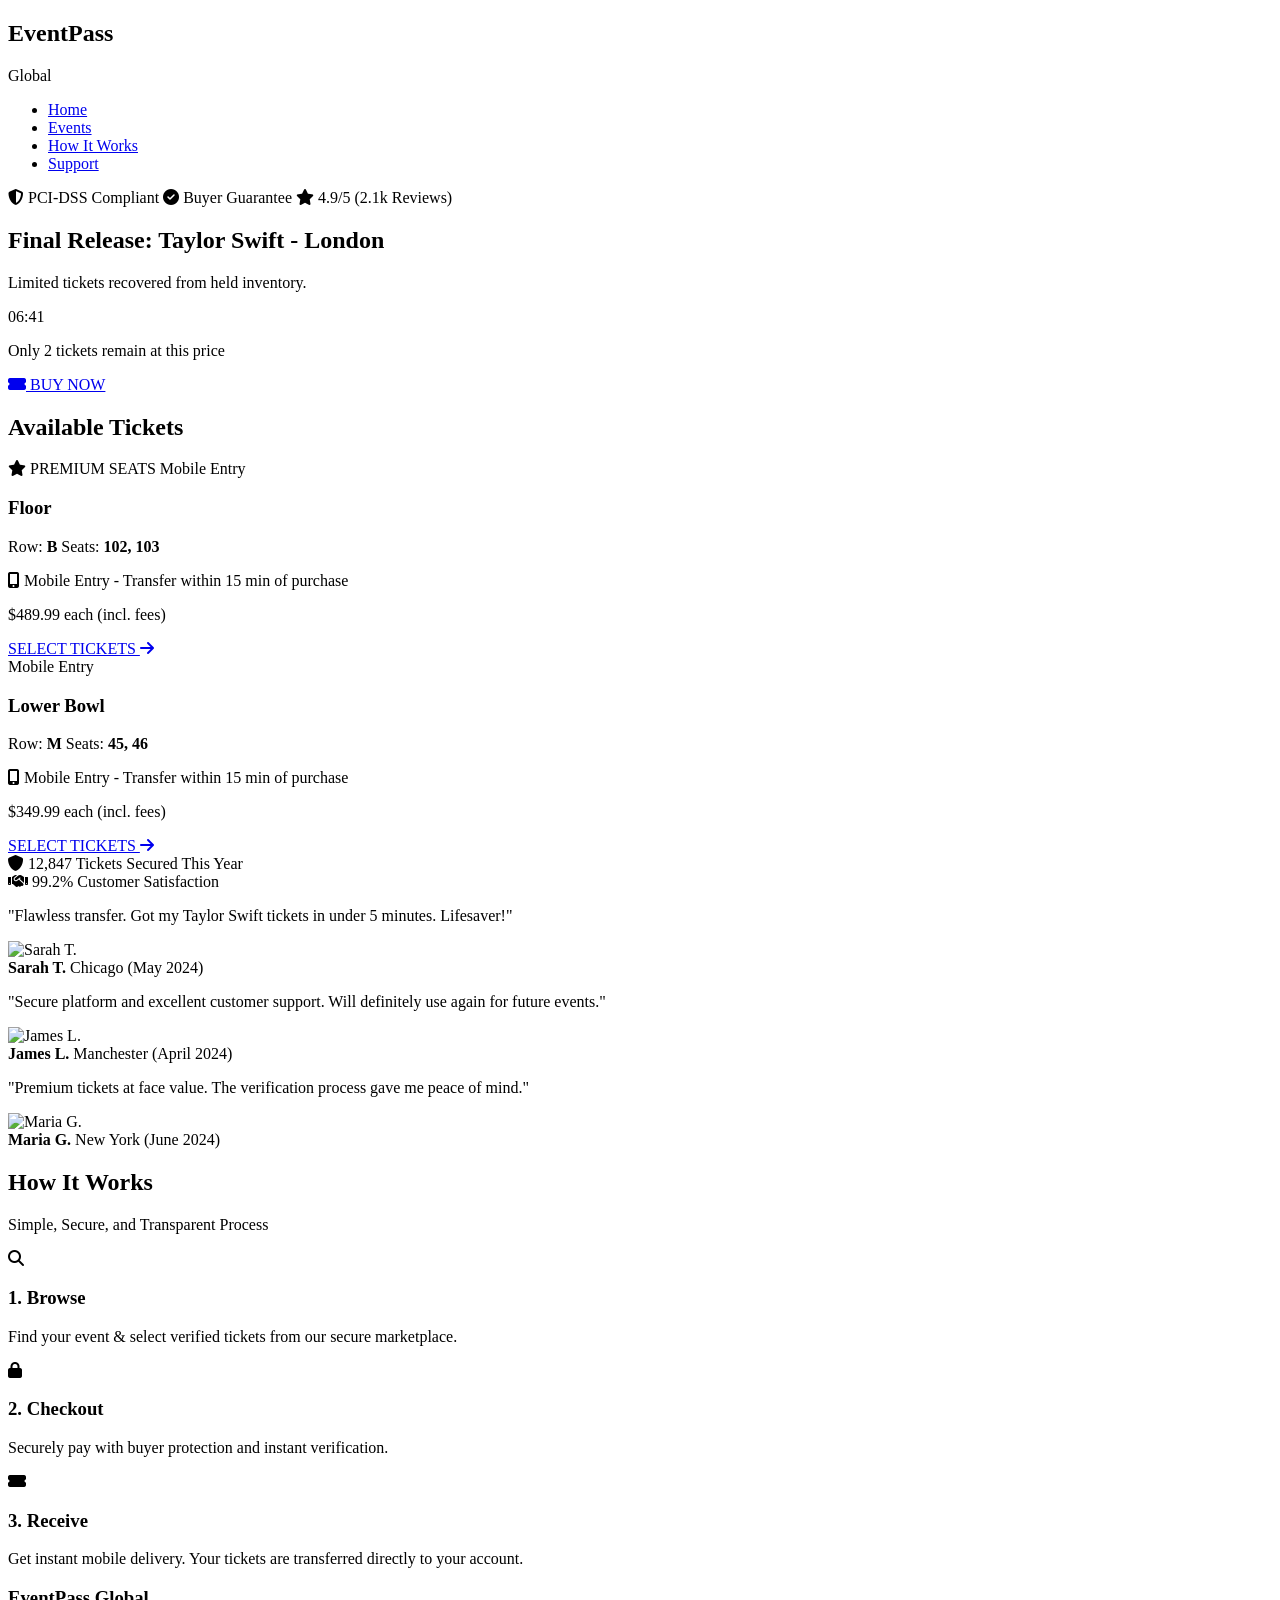
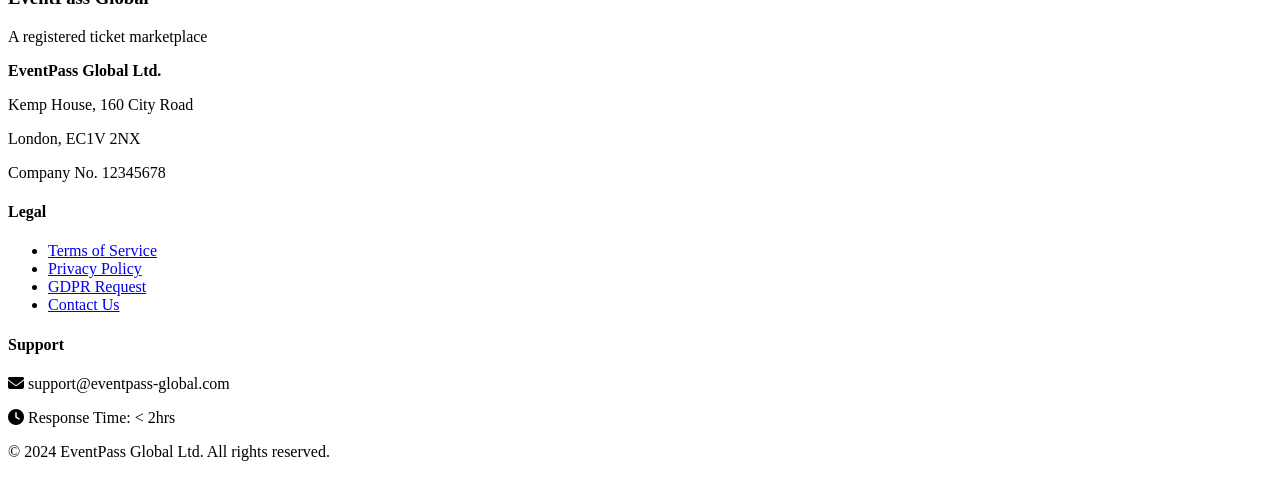
==== index.html @ 321eef5c "Create index.html" ====
<!DOCTYPE html>
<html lang="en">
<head>
    <meta charset="UTF-8">
    <meta name="viewport" content="width=device-width, initial-scale=1.0">
    <title>EventPass Global | Premium Ticket Marketplace</title>
    <link rel="stylesheet" href="style.css">
    <link rel="preconnect" href="https://fonts.googleapis.com">
    <link rel="preconnect" href="https://fonts.gstatic.com" crossorigin>
    <link href="https://fonts.googleapis.com/css2?family=Inter:wght@300;400;500;600;700;800&display=swap" rel="stylesheet">
    <link rel="stylesheet" href="https://cdnjs.cloudflare.com/ajax/libs/font-awesome/6.4.0/css/all.min.css">
    <link rel="icon" type="image/x-icon" href="assets/icons/favicon.ico">
</head>
<body>
    <!-- Header -->
    <header class="header">
        <nav class="navbar">
            <div class="logo">
                <h1 class="logo-text">EventPass</h1>
                <span class="logo-subtext">Global</span>
            </div>
            
            <ul class="nav-menu">
                <li><a href="#" class="nav-link active">Home</a></li>
                <li><a href="#" class="nav-link">Events</a></li>
                <li><a href="#" class="nav-link">How It Works</a></li>
                <li><a href="#" class="nav-link">Support</a></li>
            </ul>
            
            <div class="trust-badges">
                <span class="badge"><i class="fas fa-shield-alt"></i> PCI-DSS Compliant</span>
                <span class="badge"><i class="fas fa-check-circle"></i> Buyer Guarantee</span>
                <span class="badge"><i class="fas fa-star"></i> 4.9/5 (2.1k Reviews)</span>
            </div>
        </nav>
    </header>

    <!-- Hero Section -->
    <section class="hero">
        <div class="hero-overlay">
            <div class="hero-content">
                <div class="hero-text">
                    <h2 class="hero-headline">Final Release: <span class="artist">Taylor Swift</span> - <span class="city">London</span></h2>
                    <p class="hero-subtitle">Limited tickets recovered from held inventory.</p>
                </div>
                
                <div class="urgency-module">
                    <div class="countdown-timer">
                        <div class="timer-display">
                            <span id="minutes">06</span>:<span id="seconds">41</span>
                        </div>
                        <p class="timer-label">Only 2 tickets remain at this price</p>
                    </div>
                    
                    <a href="checkout.html" class="cta-button pulse">
                        <i class="fas fa-ticket-alt"></i> BUY NOW
                    </a>
                </div>
            </div>
        </div>
    </section>

    <!-- Main Content -->
    <main class="container">
        <!-- Ticket Selection Module -->
        <section class="ticket-section">
            <h2 class="section-title">Available Tickets</h2>
            
            <div class="ticket-card premium">
                <div class="ticket-header">
                    <span class="premium-badge">
                        <i class="fas fa-star"></i> PREMIUM SEATS
                    </span>
                    <span class="ticket-status">Mobile Entry</span>
                </div>
                
                <div class="ticket-details">
                    <div class="seat-info">
                        <h3 class="seat-section">Floor</h3>
                        <div class="seat-specifics">
                            <span class="seat-row">Row: <strong>B</strong></span>
                            <span class="seat-numbers">Seats: <strong>102, 103</strong></span>
                        </div>
                        <p class="delivery-info">
                            <i class="fas fa-mobile-alt"></i> Mobile Entry - Transfer within 15 min of purchase
                        </p>
                    </div>
                    
                    <div class="ticket-pricing">
                        <p class="price">$489.99 <span class="price-tax">each (incl. fees)</span></p>
                        <a href="checkout.html?ticket=premium" class="select-button">
                            SELECT TICKETS <i class="fas fa-arrow-right"></i>
                        </a>
                    </div>
                </div>
            </div>
            
            <div class="ticket-card">
                <div class="ticket-header">
                    <span class="ticket-status">Mobile Entry</span>
                </div>
                
                <div class="ticket-details">
                    <div class="seat-info">
                        <h3 class="seat-section">Lower Bowl</h3>
                        <div class="seat-specifics">
                            <span class="seat-row">Row: <strong>M</strong></span>
                            <span class="seat-numbers">Seats: <strong>45, 46</strong></span>
                        </div>
                        <p class="delivery-info">
                            <i class="fas fa-mobile-alt"></i> Mobile Entry - Transfer within 15 min of purchase
                        </p>
                    </div>
                    
                    <div class="ticket-pricing">
                        <p class="price">$349.99 <span class="price-tax">each (incl. fees)</span></p>
                        <a href="checkout.html?ticket=lowerbowl" class="select-button">
                            SELECT TICKETS <i class="fas fa-arrow-right"></i>
                        </a>
                    </div>
                </div>
            </div>
        </section>

        <!-- Trust & Social Proof -->
        <section class="trust-section">
            <div class="stats-bar">
                <div class="stat-item">
                    <i class="fas fa-shield"></i>
                    <span>12,847 Tickets Secured This Year</span>
                </div>
                <div class="stat-item">
                    <i class="fas fa-handshake"></i>
                    <span>99.2% Customer Satisfaction</span>
                </div>
            </div>
            
            <div class="testimonial-carousel">
                <div class="carousel-track">
                    <div class="testimonial">
                        <div class="testimonial-content">
                            <p>"Flawless transfer. Got my Taylor Swift tickets in under 5 minutes. Lifesaver!"</p>
                            <div class="testimonial-author">
                                <img src="assets/images/avatars/avatar1.jpg" alt="Sarah T." class="avatar">
                                <div class="author-info">
                                    <strong>Sarah T.</strong>
                                    <span>Chicago (May 2024)</span>
                                </div>
                            </div>
                        </div>
                    </div>
                    
                    <div class="testimonial">
                        <div class="testimonial-content">
                            <p>"Secure platform and excellent customer support. Will definitely use again for future events."</p>
                            <div class="testimonial-author">
                                <img src="assets/images/avatars/avatar2.jpg" alt="James L." class="avatar">
                                <div class="author-info">
                                    <strong>James L.</strong>
                                    <span>Manchester (April 2024)</span>
                                </div>
                            </div>
                        </div>
                    </div>
                    
                    <div class="testimonial">
                        <div class="testimonial-content">
                            <p>"Premium tickets at face value. The verification process gave me peace of mind."</p>
                            <div class="testimonial-author">
                                <img src="assets/images/avatars/avatar3.jpg" alt="Maria G." class="avatar">
                                <div class="author-info">
                                    <strong>Maria G.</strong>
                                    <span>New York (June 2024)</span>
                                </div>
                            </div>
                        </div>
                    </div>
                </div>
            </div>
        </section>

        <!-- How It Works -->
        <section class="how-it-works">
            <h2 class="section-title">How It Works</h2>
            <p class="section-subtitle">Simple, Secure, and Transparent Process</p>
            
            <div class="steps-container">
                <div class="step">
                    <div class="step-icon">
                        <i class="fas fa-search"></i>
                    </div>
                    <h3>1. Browse</h3>
                    <p>Find your event & select verified tickets from our secure marketplace.</p>
                </div>
                
                <div class="step">
                    <div class="step-icon">
                        <i class="fas fa-lock"></i>
                    </div>
                    <h3>2. Checkout</h3>
                    <p>Securely pay with buyer protection and instant verification.</p>
                </div>
                
                <div class="step">
                    <div class="step-icon">
                        <i class="fas fa-ticket-alt"></i>
                    </div>
                    <h3>3. Receive</h3>
                    <p>Get instant mobile delivery. Your tickets are transferred directly to your account.</p>
                </div>
            </div>
        </section>
    </main>

    <!-- Footer -->
    <footer class="footer">
        <div class="footer-content">
            <div class="footer-section">
                <div class="footer-logo">
                    <h3>EventPass Global</h3>
                    <p>A registered ticket marketplace</p>
                </div>
                <div class="company-info">
                    <p><strong>EventPass Global Ltd.</strong></p>
                    <p>Kemp House, 160 City Road</p>
                    <p>London, EC1V 2NX</p>
                    <p>Company No. 12345678</p>
                </div>
            </div>
            
            <div class="footer-section">
                <h4>Legal</h4>
                <ul class="footer-links">
                    <li><a href="#">Terms of Service</a></li>
                    <li><a href="#">Privacy Policy</a></li>
                    <li><a href="#">GDPR Request</a></li>
                    <li><a href="#">Contact Us</a></li>
                </ul>
            </div>
            
            <div class="footer-section">
                <h4>Support</h4>
                <div class="contact-info">
                    <p><i class="fas fa-envelope"></i> support@eventpass-global.com</p>
                    <p><i class="fas fa-clock"></i> Response Time: &lt; 2hrs</p>
                </div>
            </div>
        </div>
        
        <div class="footer-bottom">
            <p>&copy; 2024 EventPass Global Ltd. All rights reserved.</p>
        </div>
    </footer>

    <script src="script.js"></script>
</body>
</html>
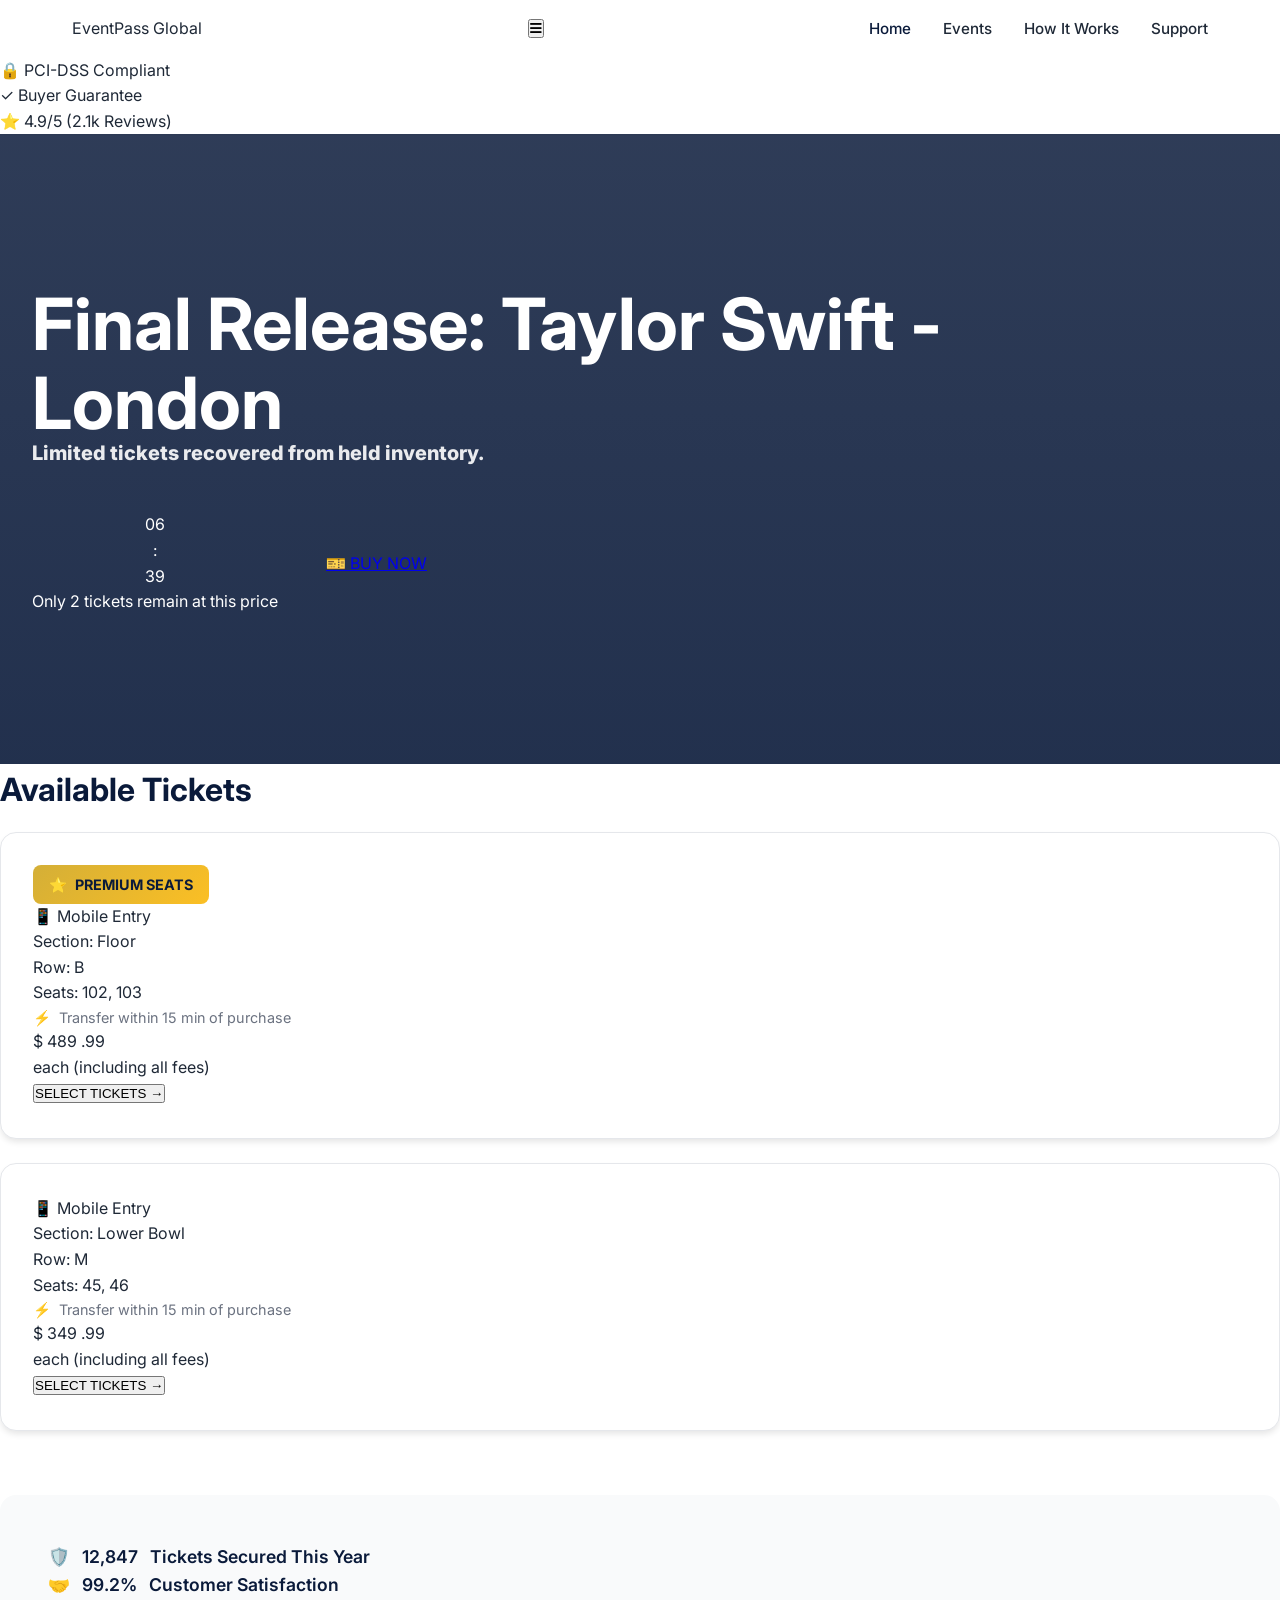
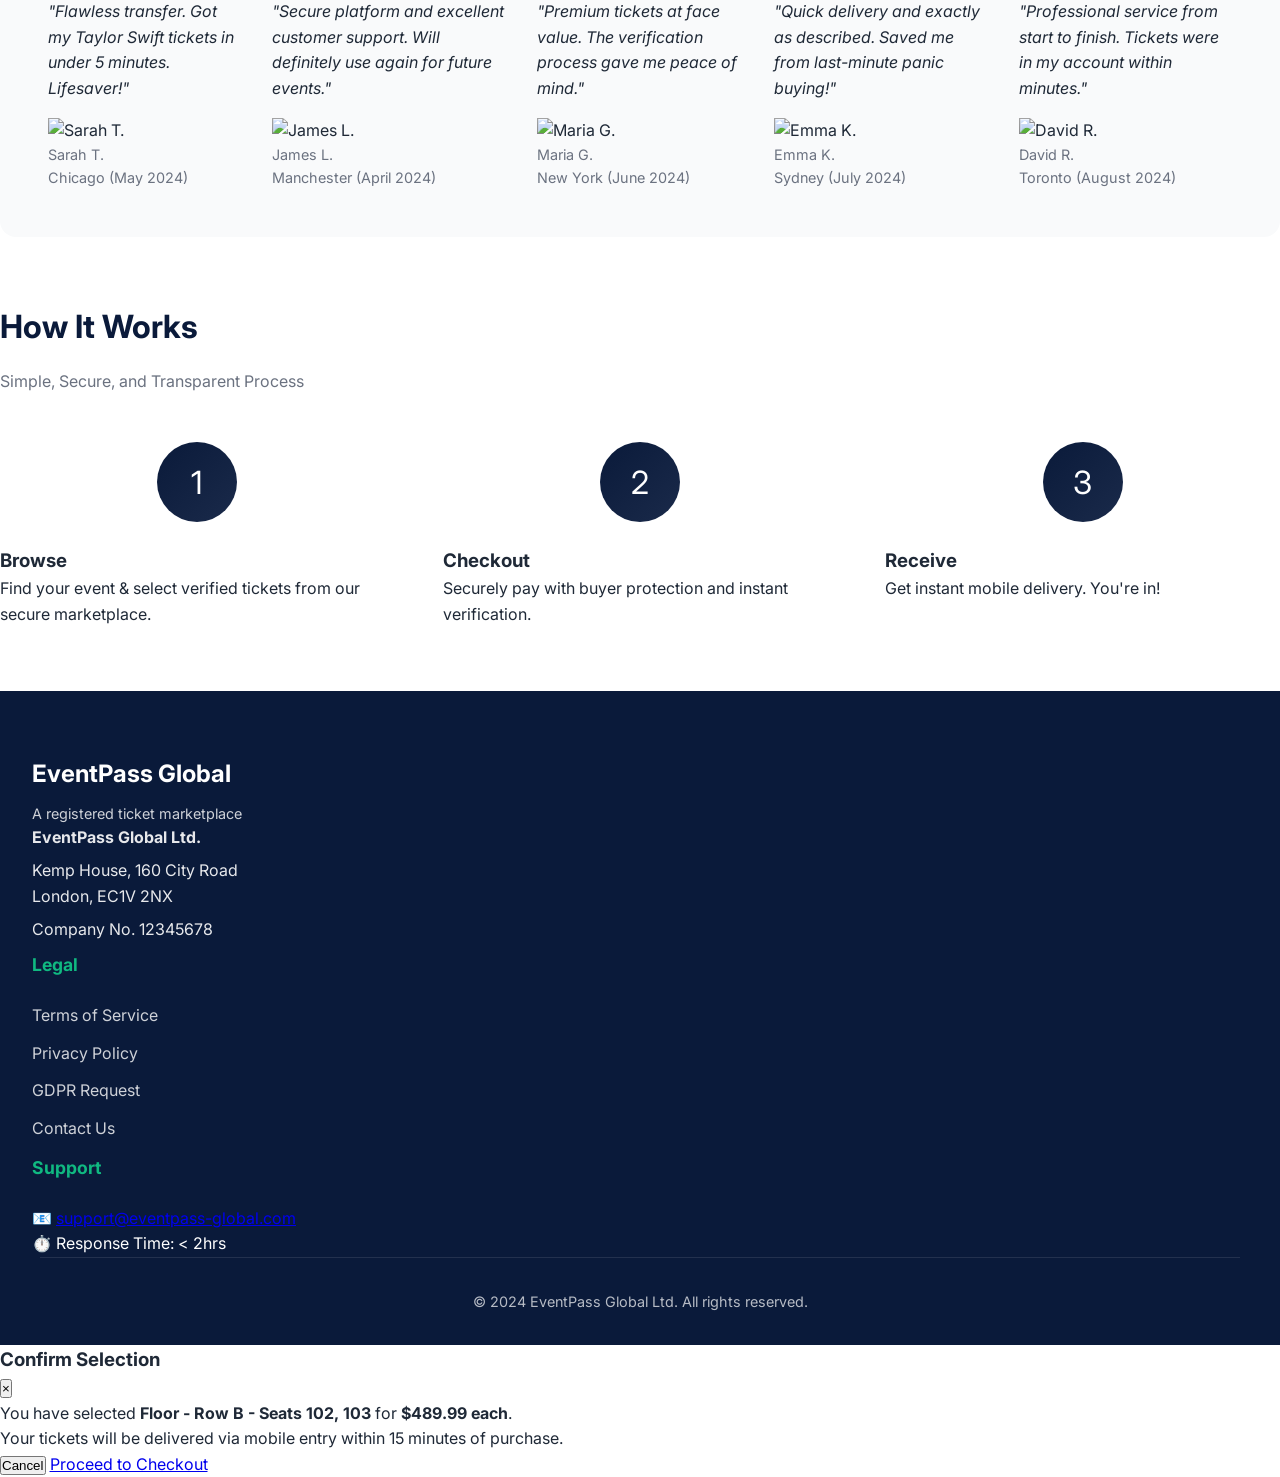
==== commit 0abd9b83: "Update index.html" ====
--- a/index.html
+++ b/index.html
@@ -4,56 +4,86 @@
     <meta charset="UTF-8">
     <meta name="viewport" content="width=device-width, initial-scale=1.0">
     <title>EventPass Global | Premium Ticket Marketplace</title>
+    <meta name="description" content="Secure premium event tickets with instant mobile delivery. Official ticket marketplace.">
     <link rel="stylesheet" href="style.css">
     <link rel="preconnect" href="https://fonts.googleapis.com">
     <link rel="preconnect" href="https://fonts.gstatic.com" crossorigin>
-    <link href="https://fonts.googleapis.com/css2?family=Inter:wght@300;400;500;600;700;800&display=swap" rel="stylesheet">
+    <link href="https://fonts.googleapis.com/css2?family=Inter:wght@300;400;500;600;700;800;900&display=swap" rel="stylesheet">
     <link rel="stylesheet" href="https://cdnjs.cloudflare.com/ajax/libs/font-awesome/6.4.0/css/all.min.css">
     <link rel="icon" type="image/x-icon" href="assets/icons/favicon.ico">
 </head>
 <body>
     <!-- Header -->
     <header class="header">
-        <nav class="navbar">
-            <div class="logo">
-                <h1 class="logo-text">EventPass</h1>
-                <span class="logo-subtext">Global</span>
-            </div>
-            
-            <ul class="nav-menu">
-                <li><a href="#" class="nav-link active">Home</a></li>
-                <li><a href="#" class="nav-link">Events</a></li>
-                <li><a href="#" class="nav-link">How It Works</a></li>
-                <li><a href="#" class="nav-link">Support</a></li>
-            </ul>
-            
-            <div class="trust-badges">
-                <span class="badge"><i class="fas fa-shield-alt"></i> PCI-DSS Compliant</span>
-                <span class="badge"><i class="fas fa-check-circle"></i> Buyer Guarantee</span>
-                <span class="badge"><i class="fas fa-star"></i> 4.9/5 (2.1k Reviews)</span>
-            </div>
-        </nav>
+        <div class="header-container">
+            <nav class="navbar">
+                <!-- Logo -->
+                <div class="logo">
+                    <div class="logo-main">
+                        <span class="logo-eventpass">EventPass</span>
+                        <span class="logo-global">Global</span>
+                    </div>
+                </div>
+                
+                <!-- Navigation -->
+                <ul class="nav-menu">
+                    <li><a href="#" class="nav-link active">Home</a></li>
+                    <li><a href="#events" class="nav-link">Events</a></li>
+                    <li><a href="#how-it-works" class="nav-link">How It Works</a></li>
+                    <li><a href="#support" class="nav-link">Support</a></li>
+                </ul>
+            </nav>
+            
+            <!-- Trust Badges (Below Nav) -->
+            <div class="trust-badges-container">
+                <div class="trust-badge">
+                    <span class="badge-icon">🔒</span>
+                    <span class="badge-text">PCI-DSS Compliant</span>
+                </div>
+                <div class="trust-badge">
+                    <span class="badge-icon">✓</span>
+                    <span class="badge-text">Buyer Guarantee</span>
+                </div>
+                <div class="trust-badge">
+                    <span class="badge-icon">⭐</span>
+                    <span class="badge-text">4.9/5 (2.1k Reviews)</span>
+                </div>
+            </div>
+        </div>
     </header>
 
     <!-- Hero Section -->
     <section class="hero">
-        <div class="hero-overlay">
+        <div class="hero-background">
+            <div class="hero-gradient"></div>
+        </div>
+        
+        <div class="hero-container">
             <div class="hero-content">
-                <div class="hero-text">
-                    <h2 class="hero-headline">Final Release: <span class="artist">Taylor Swift</span> - <span class="city">London</span></h2>
+                <!-- Headline -->
+                <div class="hero-headline">
+                    <h1>Final Release: <span class="artist-highlight">Taylor Swift</span> - <span class="city-highlight">London</span></h1>
                     <p class="hero-subtitle">Limited tickets recovered from held inventory.</p>
                 </div>
                 
+                <!-- Urgency Module -->
                 <div class="urgency-module">
-                    <div class="countdown-timer">
-                        <div class="timer-display">
-                            <span id="minutes">06</span>:<span id="seconds">41</span>
-                        </div>
-                        <p class="timer-label">Only 2 tickets remain at this price</p>
-                    </div>
-                    
-                    <a href="checkout.html" class="cta-button pulse">
-                        <i class="fas fa-ticket-alt"></i> BUY NOW
+                    <!-- Circular Countdown Timer -->
+                    <div class="countdown-container">
+                        <div class="countdown-circle">
+                            <div class="countdown-timer" id="countdownTimer">
+                                <span class="minutes" id="minutes">06</span>
+                                <span class="colon">:</span>
+                                <span class="seconds" id="seconds">41</span>
+                            </div>
+                        </div>
+                        <p class="countdown-text">Only 2 tickets remain at this price</p>
+                    </div>
+                    
+                    <!-- Pulsing BUY NOW Button -->
+                    <a href="checkout.html" class="buy-now-btn pulse-animation">
+                        <span class="btn-icon">🎫</span>
+                        <span class="btn-text">BUY NOW</span>
                     </a>
                 </div>
             </div>
@@ -61,116 +91,217 @@
     </section>
 
     <!-- Main Content -->
-    <main class="container">
+    <main class="main-container">
         <!-- Ticket Selection Module -->
-        <section class="ticket-section">
+        <section class="ticket-section" id="events">
             <h2 class="section-title">Available Tickets</h2>
             
-            <div class="ticket-card premium">
-                <div class="ticket-header">
-                    <span class="premium-badge">
-                        <i class="fas fa-star"></i> PREMIUM SEATS
-                    </span>
-                    <span class="ticket-status">Mobile Entry</span>
-                </div>
-                
-                <div class="ticket-details">
-                    <div class="seat-info">
-                        <h3 class="seat-section">Floor</h3>
-                        <div class="seat-specifics">
-                            <span class="seat-row">Row: <strong>B</strong></span>
-                            <span class="seat-numbers">Seats: <strong>102, 103</strong></span>
-                        </div>
-                        <p class="delivery-info">
-                            <i class="fas fa-mobile-alt"></i> Mobile Entry - Transfer within 15 min of purchase
-                        </p>
-                    </div>
-                    
-                    <div class="ticket-pricing">
-                        <p class="price">$489.99 <span class="price-tax">each (incl. fees)</span></p>
-                        <a href="checkout.html?ticket=premium" class="select-button">
-                            SELECT TICKETS <i class="fas fa-arrow-right"></i>
-                        </a>
-                    </div>
-                </div>
-            </div>
-            
+            <!-- Premium Ticket Card -->
+            <div class="ticket-card premium-card">
+                <div class="card-header">
+                    <div class="premium-badge">
+                        <span class="badge-star">⭐</span>
+                        <span class="badge-text">PREMIUM SEATS</span>
+                    </div>
+                    <div class="entry-type">
+                        <span class="entry-icon">📱</span>
+                        <span class="entry-text">Mobile Entry</span>
+                    </div>
+                </div>
+                
+                <div class="card-body">
+                    <div class="seat-details">
+                        <div class="seat-info">
+                            <div class="info-item">
+                                <span class="info-label">Section:</span>
+                                <span class="info-value">Floor</span>
+                            </div>
+                            <div class="info-item">
+                                <span class="info-label">Row:</span>
+                                <span class="info-value bold">B</span>
+                            </div>
+                            <div class="info-item">
+                                <span class="info-label">Seats:</span>
+                                <span class="info-value bold">102, 103</span>
+                            </div>
+                        </div>
+                        
+                        <div class="delivery-info">
+                            <span class="delivery-icon">⚡</span>
+                            <span class="delivery-text">Transfer within 15 min of purchase</span>
+                        </div>
+                    </div>
+                    
+                    <div class="price-action">
+                        <div class="price-container">
+                            <span class="price-currency">$</span>
+                            <span class="price-amount">489</span>
+                            <span class="price-decimal">.99</span>
+                            <div class="price-note">each (including all fees)</div>
+                        </div>
+                        
+                        <button class="select-btn" data-ticket="premium">
+                            SELECT TICKETS
+                            <span class="btn-arrow">→</span>
+                        </button>
+                    </div>
+                </div>
+            </div>
+            
+            <!-- Regular Ticket Card -->
             <div class="ticket-card">
-                <div class="ticket-header">
-                    <span class="ticket-status">Mobile Entry</span>
-                </div>
-                
-                <div class="ticket-details">
-                    <div class="seat-info">
-                        <h3 class="seat-section">Lower Bowl</h3>
-                        <div class="seat-specifics">
-                            <span class="seat-row">Row: <strong>M</strong></span>
-                            <span class="seat-numbers">Seats: <strong>45, 46</strong></span>
-                        </div>
-                        <p class="delivery-info">
-                            <i class="fas fa-mobile-alt"></i> Mobile Entry - Transfer within 15 min of purchase
-                        </p>
-                    </div>
-                    
-                    <div class="ticket-pricing">
-                        <p class="price">$349.99 <span class="price-tax">each (incl. fees)</span></p>
-                        <a href="checkout.html?ticket=lowerbowl" class="select-button">
-                            SELECT TICKETS <i class="fas fa-arrow-right"></i>
-                        </a>
+                <div class="card-header">
+                    <div class="entry-type">
+                        <span class="entry-icon">📱</span>
+                        <span class="entry-text">Mobile Entry</span>
+                    </div>
+                </div>
+                
+                <div class="card-body">
+                    <div class="seat-details">
+                        <div class="seat-info">
+                            <div class="info-item">
+                                <span class="info-label">Section:</span>
+                                <span class="info-value">Lower Bowl</span>
+                            </div>
+                            <div class="info-item">
+                                <span class="info-label">Row:</span>
+                                <span class="info-value bold">M</span>
+                            </div>
+                            <div class="info-item">
+                                <span class="info-label">Seats:</span>
+                                <span class="info-value bold">45, 46</span>
+                            </div>
+                        </div>
+                        
+                        <div class="delivery-info">
+                            <span class="delivery-icon">⚡</span>
+                            <span class="delivery-text">Transfer within 15 min of purchase</span>
+                        </div>
+                    </div>
+                    
+                    <div class="price-action">
+                        <div class="price-container">
+                            <span class="price-currency">$</span>
+                            <span class="price-amount">349</span>
+                            <span class="price-decimal">.99</span>
+                            <div class="price-note">each (including all fees)</div>
+                        </div>
+                        
+                        <button class="select-btn" data-ticket="standard">
+                            SELECT TICKETS
+                            <span class="btn-arrow">→</span>
+                        </button>
                     </div>
                 </div>
             </div>
         </section>
 
-        <!-- Trust & Social Proof -->
+        <!-- Trust & Social Proof Block -->
         <section class="trust-section">
-            <div class="stats-bar">
+            <!-- Stat Bar -->
+            <div class="stat-bar">
                 <div class="stat-item">
-                    <i class="fas fa-shield"></i>
-                    <span>12,847 Tickets Secured This Year</span>
-                </div>
+                    <span class="stat-icon">🛡️</span>
+                    <span class="stat-number">12,847</span>
+                    <span class="stat-text">Tickets Secured This Year</span>
+                </div>
+                <div class="stat-divider"></div>
                 <div class="stat-item">
-                    <i class="fas fa-handshake"></i>
-                    <span>99.2% Customer Satisfaction</span>
-                </div>
-            </div>
-            
-            <div class="testimonial-carousel">
-                <div class="carousel-track">
-                    <div class="testimonial">
+                    <span class="stat-icon">🤝</span>
+                    <span class="stat-number">99.2%</span>
+                    <span class="stat-text">Customer Satisfaction</span>
+                </div>
+            </div>
+            
+            <!-- Testimonial Carousel -->
+            <div class="carousel-container">
+                <div class="carousel-track" id="testimonialCarousel">
+                    <!-- Testimonial 1 -->
+                    <div class="testimonial-card">
                         <div class="testimonial-content">
-                            <p>"Flawless transfer. Got my Taylor Swift tickets in under 5 minutes. Lifesaver!"</p>
-                            <div class="testimonial-author">
-                                <img src="assets/images/avatars/avatar1.jpg" alt="Sarah T." class="avatar">
+                            <div class="quote-bubble">
+                                <p class="quote-text">"Flawless transfer. Got my Taylor Swift tickets in under 5 minutes. Lifesaver!"</p>
+                            </div>
+                            <div class="quote-author">
+                                <div class="author-avatar">
+                                    <img src="https://images.unsplash.com/photo-1494790108755-2616b612b786?w=100&h=100&fit=crop&crop=face" alt="Sarah T.">
+                                </div>
                                 <div class="author-info">
-                                    <strong>Sarah T.</strong>
-                                    <span>Chicago (May 2024)</span>
-                                </div>
-                            </div>
-                        </div>
-                    </div>
-                    
-                    <div class="testimonial">
+                                    <span class="author-name">Sarah T.</span>
+                                    <span class="author-location">Chicago (May 2024)</span>
+                                </div>
+                            </div>
+                        </div>
+                    </div>
+                    
+                    <!-- Testimonial 2 -->
+                    <div class="testimonial-card">
                         <div class="testimonial-content">
-                            <p>"Secure platform and excellent customer support. Will definitely use again for future events."</p>
-                            <div class="testimonial-author">
-                                <img src="assets/images/avatars/avatar2.jpg" alt="James L." class="avatar">
+                            <div class="quote-bubble">
+                                <p class="quote-text">"Secure platform and excellent customer support. Will definitely use again for future events."</p>
+                            </div>
+                            <div class="quote-author">
+                                <div class="author-avatar">
+                                    <img src="https://images.unsplash.com/photo-1507003211169-0a1dd7228f2d?w=100&h=100&fit=crop&crop=face" alt="James L.">
+                                </div>
                                 <div class="author-info">
-                                    <strong>James L.</strong>
-                                    <span>Manchester (April 2024)</span>
-                                </div>
-                            </div>
-                        </div>
-                    </div>
-                    
-                    <div class="testimonial">
+                                    <span class="author-name">James L.</span>
+                                    <span class="author-location">Manchester (April 2024)</span>
+                                </div>
+                            </div>
+                        </div>
+                    </div>
+                    
+                    <!-- Testimonial 3 -->
+                    <div class="testimonial-card">
                         <div class="testimonial-content">
-                            <p>"Premium tickets at face value. The verification process gave me peace of mind."</p>
-                            <div class="testimonial-author">
-                                <img src="assets/images/avatars/avatar3.jpg" alt="Maria G." class="avatar">
+                            <div class="quote-bubble">
+                                <p class="quote-text">"Premium tickets at face value. The verification process gave me peace of mind."</p>
+                            </div>
+                            <div class="quote-author">
+                                <div class="author-avatar">
+                                    <img src="https://images.unsplash.com/photo-1534528741775-53994a69daeb?w=100&h=100&fit=crop&crop=face" alt="Maria G.">
+                                </div>
                                 <div class="author-info">
-                                    <strong>Maria G.</strong>
-                                    <span>New York (June 2024)</span>
+                                    <span class="author-name">Maria G.</span>
+                                    <span class="author-location">New York (June 2024)</span>
+                                </div>
+                            </div>
+                        </div>
+                    </div>
+                    
+                    <!-- Testimonial 4 -->
+                    <div class="testimonial-card">
+                        <div class="testimonial-content">
+                            <div class="quote-bubble">
+                                <p class="quote-text">"Quick delivery and exactly as described. Saved me from last-minute panic buying!"</p>
+                            </div>
+                            <div class="quote-author">
+                                <div class="author-avatar">
+                                    <img src="https://images.unsplash.com/photo-1544005313-94ddf0286df2?w=100&h=100&fit=crop&crop=face" alt="Emma K.">
+                                </div>
+                                <div class="author-info">
+                                    <span class="author-name">Emma K.</span>
+                                    <span class="author-location">Sydney (July 2024)</span>
+                                </div>
+                            </div>
+                        </div>
+                    </div>
+                    
+                    <!-- Testimonial 5 -->
+                    <div class="testimonial-card">
+                        <div class="testimonial-content">
+                            <div class="quote-bubble">
+                                <p class="quote-text">"Professional service from start to finish. Tickets were in my account within minutes."</p>
+                            </div>
+                            <div class="quote-author">
+                                <div class="author-avatar">
+                                    <img src="https://images.unsplash.com/photo-1500648767791-00dcc994a43e?w=100&h=100&fit=crop&crop=face" alt="David R.">
+                                </div>
+                                <div class="author-info">
+                                    <span class="author-name">David R.</span>
+                                    <span class="author-location">Toronto (August 2024)</span>
                                 </div>
                             </div>
                         </div>
@@ -179,78 +310,119 @@
             </div>
         </section>
 
-        <!-- How It Works -->
-        <section class="how-it-works">
+        <!-- How It Works Block -->
+        <section class="how-it-works" id="how-it-works">
             <h2 class="section-title">How It Works</h2>
             <p class="section-subtitle">Simple, Secure, and Transparent Process</p>
             
             <div class="steps-container">
-                <div class="step">
+                <!-- Step 1 -->
+                <div class="step-card">
                     <div class="step-icon">
-                        <i class="fas fa-search"></i>
-                    </div>
-                    <h3>1. Browse</h3>
-                    <p>Find your event & select verified tickets from our secure marketplace.</p>
-                </div>
-                
-                <div class="step">
+                        <div class="icon-circle">
+                            <span class="step-number">1</span>
+                        </div>
+                    </div>
+                    <h3 class="step-title">Browse</h3>
+                    <p class="step-description">Find your event & select verified tickets from our secure marketplace.</p>
+                </div>
+                
+                <!-- Step 2 -->
+                <div class="step-card">
                     <div class="step-icon">
-                        <i class="fas fa-lock"></i>
-                    </div>
-                    <h3>2. Checkout</h3>
-                    <p>Securely pay with buyer protection and instant verification.</p>
-                </div>
-                
-                <div class="step">
+                        <div class="icon-circle">
+                            <span class="step-number">2</span>
+                        </div>
+                    </div>
+                    <h3 class="step-title">Checkout</h3>
+                    <p class="step-description">Securely pay with buyer protection and instant verification.</p>
+                </div>
+                
+                <!-- Step 3 -->
+                <div class="step-card">
                     <div class="step-icon">
-                        <i class="fas fa-ticket-alt"></i>
-                    </div>
-                    <h3>3. Receive</h3>
-                    <p>Get instant mobile delivery. Your tickets are transferred directly to your account.</p>
+                        <div class="icon-circle">
+                            <span class="step-number">3</span>
+                        </div>
+                    </div>
+                    <h3 class="step-title">Receive</h3>
+                    <p class="step-description">Get instant mobile delivery. You're in!</p>
                 </div>
             </div>
         </section>
     </main>
 
     <!-- Footer -->
-    <footer class="footer">
-        <div class="footer-content">
-            <div class="footer-section">
-                <div class="footer-logo">
-                    <h3>EventPass Global</h3>
-                    <p>A registered ticket marketplace</p>
-                </div>
-                <div class="company-info">
-                    <p><strong>EventPass Global Ltd.</strong></p>
-                    <p>Kemp House, 160 City Road</p>
-                    <p>London, EC1V 2NX</p>
-                    <p>Company No. 12345678</p>
-                </div>
-            </div>
-            
-            <div class="footer-section">
-                <h4>Legal</h4>
-                <ul class="footer-links">
-                    <li><a href="#">Terms of Service</a></li>
-                    <li><a href="#">Privacy Policy</a></li>
-                    <li><a href="#">GDPR Request</a></li>
-                    <li><a href="#">Contact Us</a></li>
-                </ul>
-            </div>
-            
-            <div class="footer-section">
-                <h4>Support</h4>
-                <div class="contact-info">
-                    <p><i class="fas fa-envelope"></i> support@eventpass-global.com</p>
-                    <p><i class="fas fa-clock"></i> Response Time: &lt; 2hrs</p>
-                </div>
-            </div>
-        </div>
-        
-        <div class="footer-bottom">
-            <p>&copy; 2024 EventPass Global Ltd. All rights reserved.</p>
+    <footer class="footer" id="support">
+        <div class="footer-container">
+            <div class="footer-grid">
+                <!-- Company Info -->
+                <div class="footer-section">
+                    <div class="footer-logo">
+                        <h3>EventPass Global</h3>
+                        <p class="footer-tagline">A registered ticket marketplace</p>
+                    </div>
+                    
+                    <div class="company-info">
+                        <p class="company-name"><strong>EventPass Global Ltd.</strong></p>
+                        <p class="company-address">
+                            Kemp House, 160 City Road<br>
+                            London, EC1V 2NX
+                        </p>
+                        <p class="company-registration">Company No. 12345678</p>
+                    </div>
+                </div>
+                
+                <!-- Legal Links -->
+                <div class="footer-section">
+                    <h4 class="footer-heading">Legal</h4>
+                    <ul class="footer-links">
+                        <li><a href="#" class="footer-link">Terms of Service</a></li>
+                        <li><a href="#" class="footer-link">Privacy Policy</a></li>
+                        <li><a href="#" class="footer-link">GDPR Request</a></li>
+                        <li><a href="#" class="footer-link">Contact Us</a></li>
+                    </ul>
+                </div>
+                
+                <!-- Support -->
+                <div class="footer-section">
+                    <h4 class="footer-heading">Support</h4>
+                    <div class="support-info">
+                        <div class="contact-item">
+                            <span class="contact-icon">📧</span>
+                            <a href="mailto:support@eventpass-global.com" class="contact-link">support@eventpass-global.com</a>
+                        </div>
+                        <div class="contact-item">
+                            <span class="contact-icon">⏱️</span>
+                            <span class="contact-text">Response Time: &lt; 2hrs</span>
+                        </div>
+                    </div>
+                </div>
+            </div>
+            
+            <div class="footer-bottom">
+                <p>&copy; 2024 EventPass Global Ltd. All rights reserved.</p>
+            </div>
         </div>
     </footer>
+
+    <!-- Ticket Selection Modal -->
+    <div class="modal-overlay" id="ticketModal">
+        <div class="modal-container">
+            <div class="modal-header">
+                <h3>Confirm Selection</h3>
+                <button class="modal-close">&times;</button>
+            </div>
+            <div class="modal-body">
+                <p id="modalMessage">You have selected <strong>Floor - Row B - Seats 102, 103</strong> for <strong>$489.99 each</strong>.</p>
+                <p class="modal-note">Your tickets will be delivered via mobile entry within 15 minutes of purchase.</p>
+            </div>
+            <div class="modal-footer">
+                <button class="btn-secondary modal-cancel">Cancel</button>
+                <a href="checkout.html" class="btn-primary">Proceed to Checkout</a>
+            </div>
+        </div>
+    </div>
 
     <script src="script.js"></script>
 </body>
--- a/style.css
+++ b/style.css
@@ -0,0 +1,1013 @@
+/* CSS Reset & Base Styles */
+* {
+    margin: 0;
+    padding: 0;
+    box-sizing: border-box;
+}
+
+:root {
+    --primary-color: #0A1A3A;
+    --secondary-color: #FFFFFF;
+    --accent-teal: #10B981;
+    --accent-gold: #D4AF37;
+    --text-dark: #1F2937;
+    --text-light: #6B7280;
+    --background-light: #F9FAFB;
+    --border-color: #E5E7EB;
+    --shadow-sm: 0 1px 2px 0 rgba(0, 0, 0, 0.05);
+    --shadow-md: 0 4px 6px -1px rgba(0, 0, 0, 0.1);
+    --shadow-lg: 0 10px 15px -3px rgba(0, 0, 0, 0.1);
+    --radius-sm: 0.375rem;
+    --radius-md: 0.5rem;
+    --radius-lg: 0.75rem;
+    --radius-xl: 1rem;
+}
+
+body {
+    font-family: 'Inter', -apple-system, BlinkMacSystemFont, 'Segoe UI', sans-serif;
+    line-height: 1.6;
+    color: var(--text-dark);
+    background-color: var(--secondary-color);
+}
+
+/* Header & Navigation */
+.header {
+    background-color: var(--secondary-color);
+    box-shadow: var(--shadow-sm);
+    position: sticky;
+    top: 0;
+    z-index: 1000;
+}
+
+.navbar {
+    max-width: 1200px;
+    margin: 0 auto;
+    padding: 1rem 2rem;
+    display: flex;
+    justify-content: space-between;
+    align-items: center;
+}
+
+.logo {
+    display: flex;
+    flex-direction: column;
+}
+
+.logo-text {
+    font-size: 1.75rem;
+    font-weight: 800;
+    color: var(--primary-color);
+    letter-spacing: -0.5px;
+}
+
+.logo-subtext {
+    font-size: 0.75rem;
+    color: var(--text-light);
+    font-weight: 500;
+    letter-spacing: 0.5px;
+}
+
+.nav-menu {
+    display: flex;
+    list-style: none;
+    gap: 2rem;
+}
+
+.nav-link {
+    text-decoration: none;
+    color: var(--text-dark);
+    font-weight: 500;
+    font-size: 0.95rem;
+    transition: color 0.2s;
+}
+
+.nav-link:hover,
+.nav-link.active {
+    color: var(--primary-color);
+}
+
+.trust-badges {
+    display: flex;
+    gap: 1.5rem;
+}
+
+.badge {
+    font-size: 0.8rem;
+    color: var(--text-light);
+    display: flex;
+    align-items: center;
+    gap: 0.25rem;
+}
+
+.badge i {
+    font-size: 0.9rem;
+}
+
+/* Hero Section */
+.hero {
+    background: linear-gradient(rgba(10, 26, 58, 0.85), rgba(10, 26, 58, 0.9)),
+                url('assets/images/hero-bg.jpg') center/cover no-repeat;
+    min-height: 70vh;
+    display: flex;
+    align-items: center;
+    color: var(--secondary-color);
+}
+
+.hero-content {
+    max-width: 1200px;
+    margin: 0 auto;
+    padding: 4rem 2rem;
+    width: 100%;
+}
+
+.hero-headline {
+    font-size: 3rem;
+    font-weight: 800;
+    line-height: 1.1;
+    margin-bottom: 1rem;
+}
+
+.artist, .city {
+    color: var(--accent-gold);
+}
+
+.hero-subtitle {
+    font-size: 1.25rem;
+    color: rgba(255, 255, 255, 0.9);
+    margin-bottom: 3rem;
+}
+
+.urgency-module {
+    display: flex;
+    align-items: center;
+    gap: 3rem;
+    flex-wrap: wrap;
+}
+
+.countdown-timer {
+    display: flex;
+    flex-direction: column;
+    align-items: center;
+}
+
+.timer-display {
+    font-size: 3.5rem;
+    font-weight: 700;
+    font-variant-numeric: tabular-nums;
+    background: rgba(255, 255, 255, 0.1);
+    border: 2px solid var(--accent-gold);
+    border-radius: 50%;
+    width: 150px;
+    height: 150px;
+    display: flex;
+    align-items: center;
+    justify-content: center;
+    margin-bottom: 1rem;
+}
+
+.timer-label {
+    font-size: 1rem;
+    color: rgba(255, 255, 255, 0.9);
+    font-weight: 500;
+}
+
+/* CTA Button with Pulse Animation */
+.cta-button {
+    background-color: var(--accent-teal);
+    color: var(--secondary-color);
+    text-decoration: none;
+    padding: 1.25rem 3rem;
+    border-radius: var(--radius-lg);
+    font-size: 1.25rem;
+    font-weight: 700;
+    display: inline-flex;
+    align-items: center;
+    gap: 0.75rem;
+    transition: transform 0.2s, box-shadow 0.2s;
+    box-shadow: var(--shadow-lg);
+}
+
+.cta-button:hover {
+    transform: translateY(-2px);
+    box-shadow: 0 20px 25px -5px rgba(16, 185, 129, 0.3);
+}
+
+.pulse {
+    animation: pulse 2s infinite;
+}
+
+@keyframes pulse {
+    0% {
+        box-shadow: 0 0 0 0 rgba(16, 185, 129, 0.7);
+    }
+    70% {
+        box-shadow: 0 0 0 10px rgba(16, 185, 129, 0);
+    }
+    100% {
+        box-shadow: 0 0 0 0 rgba(16, 185, 129, 0);
+    }
+}
+
+/* Container */
+.container {
+    max-width: 1200px;
+    margin: 0 auto;
+    padding: 4rem 2rem;
+}
+
+.section-title {
+    font-size: 2rem;
+    font-weight: 700;
+    color: var(--primary-color);
+    margin-bottom: 1rem;
+}
+
+.section-subtitle {
+    color: var(--text-light);
+    margin-bottom: 3rem;
+}
+
+/* Ticket Cards */
+.ticket-section {
+    margin-bottom: 4rem;
+}
+
+.ticket-card {
+    background: var(--secondary-color);
+    border-radius: var(--radius-xl);
+    box-shadow: var(--shadow-md);
+    padding: 2rem;
+    margin-bottom: 1.5rem;
+    border: 1px solid var(--border-color);
+    transition: transform 0.2s, box-shadow 0.2s;
+}
+
+.ticket-card:hover {
+    transform: translateY(-2px);
+    box-shadow: var(--shadow-lg);
+}
+
+.ticket-card.premium {
+    border-top: 4px solid var(--accent-gold);
+}
+
+.ticket-header {
+    display: flex;
+    justify-content: space-between;
+    align-items: center;
+    margin-bottom: 1.5rem;
+    padding-bottom: 1rem;
+    border-bottom: 1px solid var(--border-color);
+}
+
+.premium-badge {
+    background: linear-gradient(135deg, var(--accent-gold), #FBBF24);
+    color: var(--primary-color);
+    padding: 0.5rem 1rem;
+    border-radius: var(--radius-md);
+    font-weight: 700;
+    font-size: 0.9rem;
+    display: inline-flex;
+    align-items: center;
+    gap: 0.5rem;
+}
+
+.ticket-status {
+    color: var(--accent-teal);
+    font-weight: 600;
+    font-size: 0.9rem;
+}
+
+.ticket-details {
+    display: flex;
+    justify-content: space-between;
+    align-items: center;
+    flex-wrap: wrap;
+    gap: 2rem;
+}
+
+.seat-info h3 {
+    font-size: 1.5rem;
+    margin-bottom: 0.5rem;
+    color: var(--primary-color);
+}
+
+.seat-specifics {
+    display: flex;
+    gap: 1.5rem;
+    margin-bottom: 0.75rem;
+    font-size: 1rem;
+}
+
+.seat-specifics strong {
+    font-size: 1.1rem;
+}
+
+.delivery-info {
+    color: var(--text-light);
+    font-size: 0.9rem;
+    display: flex;
+    align-items: center;
+    gap: 0.5rem;
+}
+
+.ticket-pricing {
+    text-align: right;
+}
+
+.price {
+    font-size: 2.5rem;
+    font-weight: 800;
+    color: var(--primary-color);
+    margin-bottom: 1rem;
+}
+
+.price-tax {
+    font-size: 0.9rem;
+    color: var(--text-light);
+    font-weight: normal;
+}
+
+.select-button {
+    background-color: var(--primary-color);
+    color: var(--secondary-color);
+    padding: 1rem 2rem;
+    border-radius: var(--radius-md);
+    text-decoration: none;
+    font-weight: 700;
+    display: inline-flex;
+    align-items: center;
+    gap: 0.5rem;
+    transition: background-color 0.2s;
+}
+
+.select-button:hover {
+    background-color: #1a2a4a;
+}
+
+/* Trust Section */
+.trust-section {
+    background-color: var(--background-light);
+    padding: 3rem;
+    border-radius: var(--radius-xl);
+    margin-bottom: 4rem;
+}
+
+.stats-bar {
+    display: flex;
+    justify-content: center;
+    gap: 4rem;
+    margin-bottom: 3rem;
+    flex-wrap: wrap;
+}
+
+.stat-item {
+    display: flex;
+    align-items: center;
+    gap: 0.75rem;
+    font-size: 1.1rem;
+    font-weight: 600;
+    color: var(--primary-color);
+}
+
+.stat-item i {
+    color: var(--accent-teal);
+    font-size: 1.25rem;
+}
+
+.testimonial-carousel {
+    overflow: hidden;
+    position: relative;
+}
+
+.carousel-track {
+    display: flex;
+    gap: 2rem;
+    animation: scroll 30s linear infinite;
+}
+
+@keyframes scroll {
+    0% {
+        transform: translateX(0);
+    }
+    100% {
+        transform: translateX(calc(-350px * 3));
+    }
+}
+
+.testimonial {
+    min-width: 350px;
+    background: var(--secondary-color);
+    border-radius: var(--radius-lg);
+    padding: 1.5rem;
+    box-shadow: var(--shadow-sm);
+    border-left: 4px solid var(--accent-teal);
+}
+
+.testimonial-content p {
+    font-style: italic;
+    margin-bottom: 1rem;
+    color: var(--text-dark);
+}
+
+.testimonial-author {
+    display: flex;
+    align-items: center;
+    gap: 1rem;
+}
+
+.avatar {
+    width: 50px;
+    height: 50px;
+    border-radius: 50%;
+    object-fit: cover;
+}
+
+.author-info {
+    display: flex;
+    flex-direction: column;
+}
+
+.author-info strong {
+    color: var(--primary-color);
+}
+
+.author-info span {
+    color: var(--text-light);
+    font-size: 0.9rem;
+}
+
+/* How It Works */
+.how-it-works {
+    margin-bottom: 4rem;
+}
+
+.steps-container {
+    display: grid;
+    grid-template-columns: repeat(auto-fit, minmax(300px, 1fr));
+    gap: 3rem;
+    margin-top: 3rem;
+}
+
+.step {
+    text-align: center;
+    padding: 2rem;
+}
+
+.step-icon {
+    width: 80px;
+    height: 80px;
+    background: linear-gradient(135deg, var(--primary-color), #1a2a4a);
+    border-radius: 50%;
+    display: flex;
+    align-items: center;
+    justify-content: center;
+    margin: 0 auto 1.5rem;
+    color: var(--secondary-color);
+    font-size: 2rem;
+}
+
+.step h3 {
+    font-size: 1.5rem;
+    margin-bottom: 1rem;
+    color: var(--primary-color);
+}
+
+.step p {
+    color: var(--text-light);
+    line-height: 1.7;
+}
+
+/* Footer */
+.footer {
+    background-color: var(--primary-color);
+    color: var(--secondary-color);
+    padding: 4rem 2rem 2rem;
+}
+
+.footer-content {
+    max-width: 1200px;
+    margin: 0 auto;
+    display: grid;
+    grid-template-columns: repeat(auto-fit, minmax(250px, 1fr));
+    gap: 3rem;
+    margin-bottom: 3rem;
+}
+
+.footer-logo h3 {
+    font-size: 1.5rem;
+    margin-bottom: 0.5rem;
+}
+
+.footer-logo p {
+    color: rgba(255, 255, 255, 0.8);
+    font-size: 0.9rem;
+}
+
+.company-info p {
+    margin-bottom: 0.5rem;
+    color: rgba(255, 255, 255, 0.9);
+}
+
+.footer-section h4 {
+    font-size: 1.1rem;
+    margin-bottom: 1.5rem;
+    color: var(--accent-teal);
+}
+
+.footer-links {
+    list-style: none;
+}
+
+.footer-links li {
+    margin-bottom: 0.75rem;
+}
+
+.footer-links a {
+    color: rgba(255, 255, 255, 0.8);
+    text-decoration: none;
+    transition: color 0.2s;
+}
+
+.footer-links a:hover {
+    color: var(--secondary-color);
+}
+
+.contact-info p {
+    display: flex;
+    align-items: center;
+    gap: 0.75rem;
+    margin-bottom: 1rem;
+    color: rgba(255, 255, 255, 0.9);
+}
+
+.footer-bottom {
+    max-width: 1200px;
+    margin: 0 auto;
+    padding-top: 2rem;
+    border-top: 1px solid rgba(255, 255, 255, 0.1);
+    text-align: center;
+    color: rgba(255, 255, 255, 0.7);
+    font-size: 0.9rem;
+}
+
+.footer-bottom a {
+    color: rgba(255, 255, 255, 0.8);
+    text-decoration: none;
+}
+
+.footer-bottom a:hover {
+    color: var(--secondary-color);
+}
+
+/* Checkout Page Styles */
+.checkout-container {
+    max-width: 1200px;
+    margin: 0 auto;
+    padding: 2rem;
+}
+
+.checkout-header {
+    text-align: center;
+    margin-bottom: 3rem;
+    padding: 2rem;
+    background: linear-gradient(135deg, var(--primary-color), #1a2a4a);
+    border-radius: var(--radius-xl);
+    color: var(--secondary-color);
+}
+
+.checkout-header h1 {
+    font-size: 2.5rem;
+    margin-bottom: 0.5rem;
+    display: flex;
+    align-items: center;
+    justify-content: center;
+    gap: 1rem;
+}
+
+.secure-note {
+    color: rgba(255, 255, 255, 0.9);
+    font-size: 1.1rem;
+}
+
+.checkout-grid {
+    display: grid;
+    grid-template-columns: 1fr 1fr;
+    gap: 3rem;
+}
+
+@media (max-width: 968px) {
+    .checkout-grid {
+        grid-template-columns: 1fr;
+    }
+}
+
+/* Order Summary */
+.order-summary {
+    background: var(--secondary-color);
+    border-radius: var(--radius-xl);
+    box-shadow: var(--shadow-md);
+    padding: 2rem;
+}
+
+.summary-title {
+    font-size: 1.5rem;
+    color: var(--primary-color);
+    margin-bottom: 2rem;
+    padding-bottom: 1rem;
+    border-bottom: 1px solid var(--border-color);
+}
+
+.event-header {
+    margin-bottom: 2rem;
+}
+
+.event-header h3 {
+    font-size: 1.5rem;
+    color: var(--primary-color);
+    margin-bottom: 0.5rem;
+}
+
+.event-date, .event-venue {
+    color: var(--text-light);
+    margin-bottom: 0.25rem;
+}
+
+.ticket-item {
+    display: flex;
+    justify-content: space-between;
+    align-items: flex-start;
+    padding: 1.5rem 0;
+    border-bottom: 1px solid var(--border-color);
+}
+
+.ticket-info h4 {
+    font-size: 1.1rem;
+    margin-bottom: 0.5rem;
+    color: var(--primary-color);
+}
+
+.ticket-info p {
+    color: var(--text-light);
+    font-size: 0.9rem;
+    margin-bottom: 0.5rem;
+}
+
+.ticket-price {
+    font-size: 1.5rem;
+    font-weight: 700;
+    color: var(--primary-color);
+}
+
+.price-breakdown {
+    margin-top: 2rem;
+}
+
+.price-row {
+    display: flex;
+    justify-content: space-between;
+    padding: 0.75rem 0;
+    border-bottom: 1px solid var(--border-color);
+}
+
+.price-row.total {
+    font-size: 1.25rem;
+    border-bottom: none;
+    padding-top: 1.5rem;
+    color: var(--primary-color);
+}
+
+.buyer-guarantee {
+    margin-top: 2rem;
+    padding: 1.5rem;
+    background: linear-gradient(135deg, #FEF3C7, #FDE68A);
+    border-radius: var(--radius-lg);
+    border-left: 4px solid var(--accent-gold);
+}
+
+.guarantee-badge {
+    display: flex;
+    align-items: center;
+    gap: 1rem;
+}
+
+.guarantee-badge i {
+    font-size: 2rem;
+    color: var(--accent-gold);
+}
+
+.guarantee-badge h4 {
+    color: var(--primary-color);
+    margin-bottom: 0.25rem;
+}
+
+.guarantee-badge p {
+    color: var(--text-dark);
+    font-size: 0.9rem;
+}
+
+/* Payment Section */
+.payment-section {
+    background: var(--secondary-color);
+    border-radius: var(--radius-xl);
+    box-shadow: var(--shadow-md);
+    padding: 2rem;
+}
+
+.payment-card {
+    margin-bottom: 2rem;
+}
+
+.payment-header {
+    display: flex;
+    justify-content: space-between;
+    align-items: center;
+    margin-bottom: 2rem;
+    padding-bottom: 1rem;
+    border-bottom: 1px solid var(--border-color);
+}
+
+.payment-header h2 {
+    font-size: 1.5rem;
+    color: var(--primary-color);
+}
+
+.payment-logos {
+    display: flex;
+    gap: 1rem;
+}
+
+.payment-icon {
+    font-size: 2rem;
+    color: var(--text-light);
+    opacity: 0.7;
+}
+
+.form-group {
+    margin-bottom: 1.5rem;
+}
+
+.form-group label {
+    display: block;
+    margin-bottom: 0.5rem;
+    font-weight: 600;
+    color: var(--text-dark);
+}
+
+.form-group input {
+    width: 100%;
+    padding: 1rem;
+    border: 1px solid var(--border-color);
+    border-radius: var(--radius-md);
+    font-size: 1rem;
+    transition: border-color 0.2s;
+}
+
+.form-group input:focus {
+    outline: none;
+    border-color: var(--accent-teal);
+    box-shadow: 0 0 0 3px rgba(16, 185, 129, 0.1);
+}
+
+.payment-button {
+    width: 100%;
+    padding: 1.25rem;
+    background: var(--primary-color);
+    color: var(--secondary-color);
+    border: none;
+    border-radius: var(--radius-md);
+    font-size: 1.1rem;
+    font-weight: 700;
+    cursor: pointer;
+    display: flex;
+    align-items: center;
+    justify-content: center;
+    gap: 0.75rem;
+    transition: background-color 0.2s;
+}
+
+.payment-button:hover {
+    background-color: #1a2a4a;
+}
+
+/* Verification Step */
+.hidden {
+    display: none;
+}
+
+.verification-message {
+    text-align: center;
+    padding: 3rem 2rem;
+    background: var(--background-light);
+    border-radius: var(--radius-lg);
+    margin-bottom: 2rem;
+}
+
+.verification-icon {
+    font-size: 3rem;
+    color: var(--accent-teal);
+    margin-bottom: 1.5rem;
+}
+
+.verification-text {
+    max-width: 500px;
+    margin: 0 auto;
+}
+
+.verification-text p {
+    margin-bottom: 1rem;
+    color: var(--text-dark);
+}
+
+.verification-text .highlight {
+    background: #FEF3C7;
+    padding: 1rem;
+    border-radius: var(--radius-md);
+    font-weight: 600;
+    color: var(--primary-color);
+    border-left: 4px solid var(--accent-gold);
+}
+
+.payment-options {
+    display: flex;
+    flex-direction: column;
+    gap: 1.5rem;
+}
+
+.payment-option {
+    background: var(--secondary-color);
+    border: 1px solid var(--border-color);
+    border-radius: var(--radius-lg);
+    padding: 1.5rem;
+    transition: border-color 0.2s;
+}
+
+.payment-option.recommended {
+    border-color: var(--accent-teal);
+    background: linear-gradient(to right, rgba(16, 185, 129, 0.05), transparent);
+}
+
+.option-header {
+    display: flex;
+    align-items: center;
+    gap: 1rem;
+    margin-bottom: 1.5rem;
+}
+
+.option-header i {
+    font-size: 2rem;
+    color: var(--accent-teal);
+}
+
+.option-header h4 {
+    color: var(--primary-color);
+    margin-bottom: 0.25rem;
+}
+
+.option-header p {
+    color: var(--text-light);
+    font-size: 0.9rem;
+}
+
+.bank-transfer-button {
+    width: 100%;
+    padding: 1rem;
+    background: var(--accent-teal);
+    color: var(--secondary-color);
+    border: none;
+    border-radius: var(--radius-md);
+    font-size: 1.1rem;
+    font-weight: 700;
+    cursor: pointer;
+    display: flex;
+    align-items: center;
+    justify-content: center;
+    gap: 0.75rem;
+    transition: background-color 0.2s;
+}
+
+.bank-transfer-button:hover {
+    background-color: #0DA271;
+}
+
+.manual-transfer-link {
+    display: block;
+    text-align: center;
+    color: var(--text-light);
+    text-decoration: none;
+    padding: 0.75rem;
+    border: 1px solid var(--border-color);
+    border-radius: var(--radius-md);
+    transition: all 0.2s;
+}
+
+.manual-transfer-link:hover {
+    background: var(--background-light);
+    color: var(--text-dark);
+}
+
+.credit-card-note {
+    text-align: center;
+    padding: 1rem;
+}
+
+.disabled-link {
+    color: var(--text-light);
+    text-decoration: none;
+    font-size: 0.9rem;
+    display: inline-flex;
+    align-items: center;
+    gap: 0.5rem;
+}
+
+.disabled-link:hover {
+    color: var(--text-dark);
+}
+
+.security-notice {
+    display: flex;
+    align-items: center;
+    gap: 1rem;
+    padding: 1.5rem;
+    background: var(--background-light);
+    border-radius: var(--radius-lg);
+    color: var(--text-dark);
+}
+
+.security-notice i {
+    color: var(--accent-teal);
+    font-size: 1.5rem;
+}
+
+/* Responsive Design */
+@media (max-width: 768px) {
+    .navbar {
+        flex-direction: column;
+        gap: 1rem;
+        padding: 1rem;
+    }
+    
+    .nav-menu {
+        gap: 1rem;
+    }
+    
+    .trust-badges {
+        flex-wrap: wrap;
+        justify-content: center;
+        gap: 1rem;
+    }
+    
+    .hero-headline {
+        font-size: 2rem;
+    }
+    
+    .urgency-module {
+        flex-direction: column;
+        align-items: flex-start;
+        gap: 2rem;
+    }
+    
+    .timer-display {
+        width: 120px;
+        height: 120px;
+        font-size: 2.5rem;
+    }
+    
+    .ticket-details {
+        flex-direction: column;
+        align-items: flex-start;
+    }
+    
+    .ticket-pricing {
+        text-align: left;
+        width: 100%;
+    }
+    
+    .stats-bar {
+        gap: 2rem;
+    }
+    
+    .carousel-track {
+        animation: scroll 20s linear infinite;
+    }
+    
+    .checkout-header h1 {
+        font-size: 2rem;
+        flex-direction: column;
+        gap: 0.5rem;
+    }
+}
+
+@media (max-width: 480px) {
+    .container, .checkout-container {
+        padding: 2rem 1rem;
+    }
+    
+    .steps-container {
+        grid-template-columns: 1fr;
+    }
+    
+    .footer-content {
+        grid-template-columns: 1fr;
+    }
+}
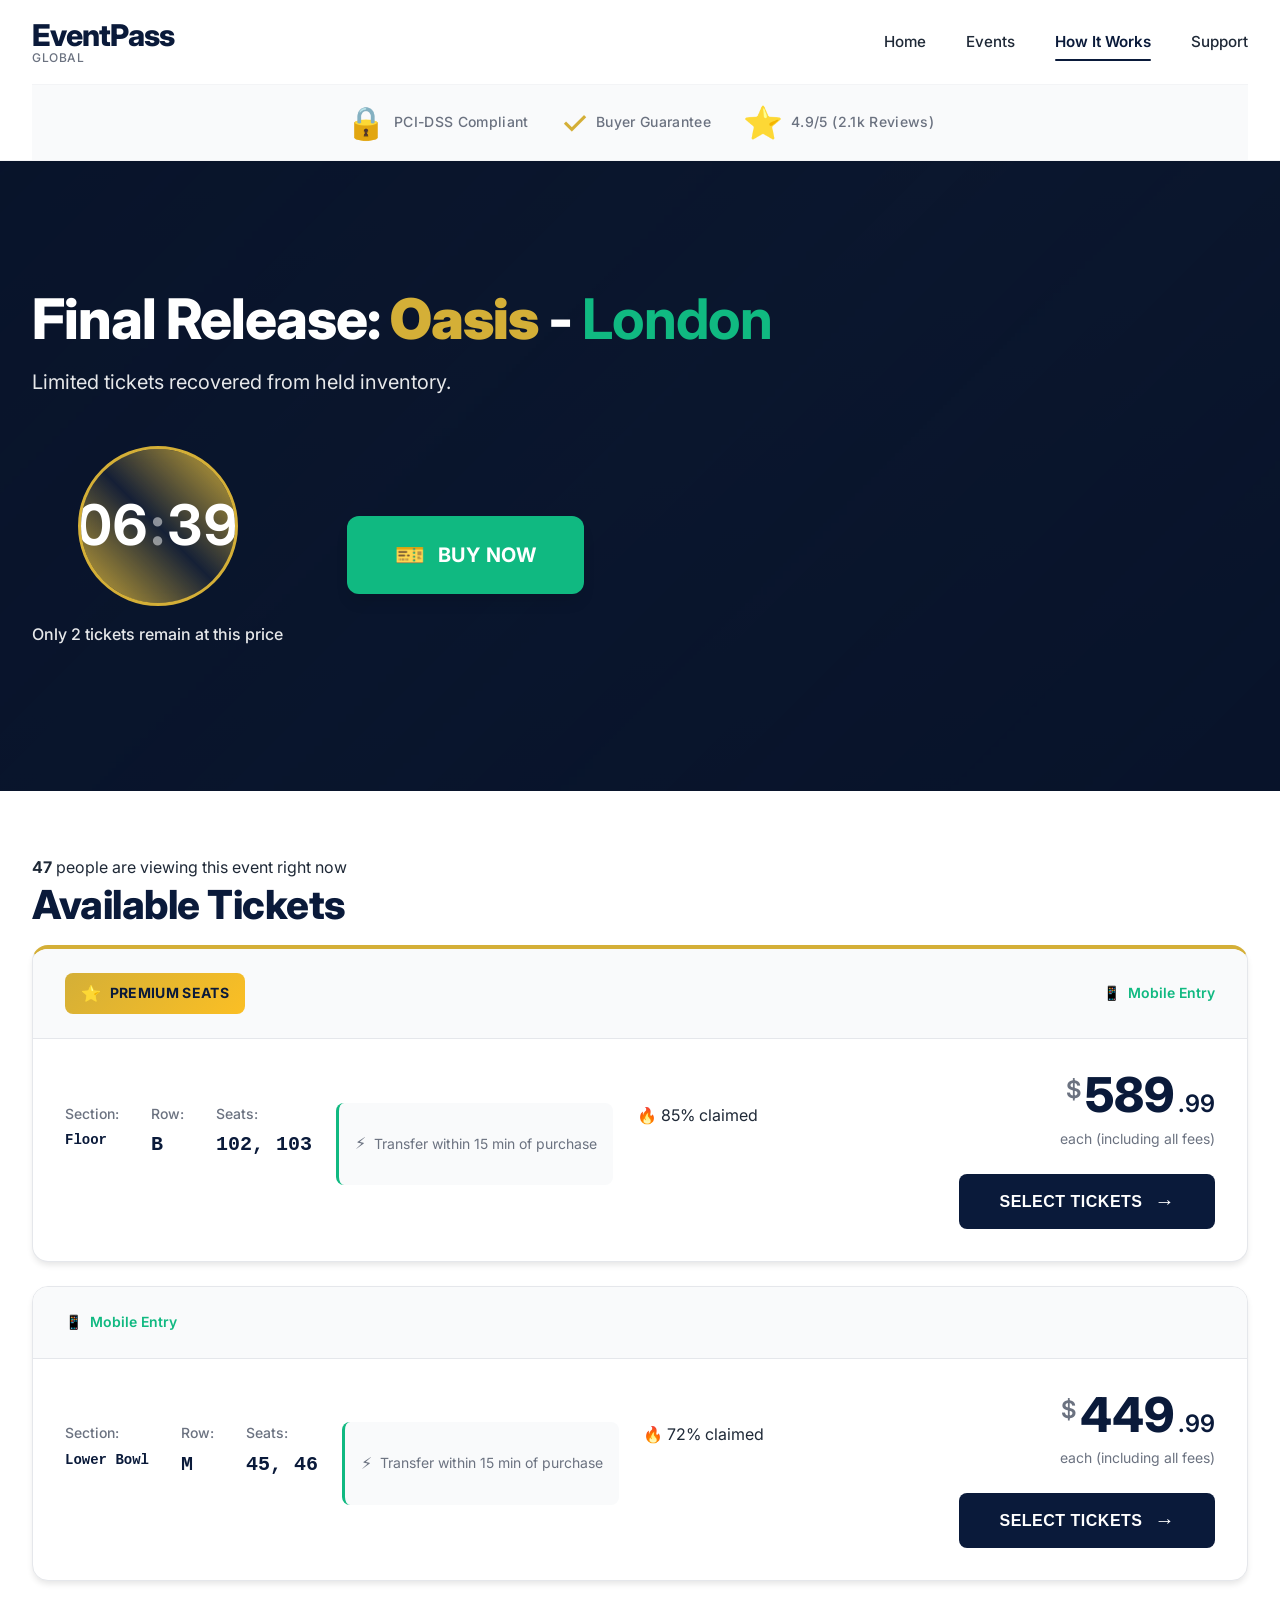
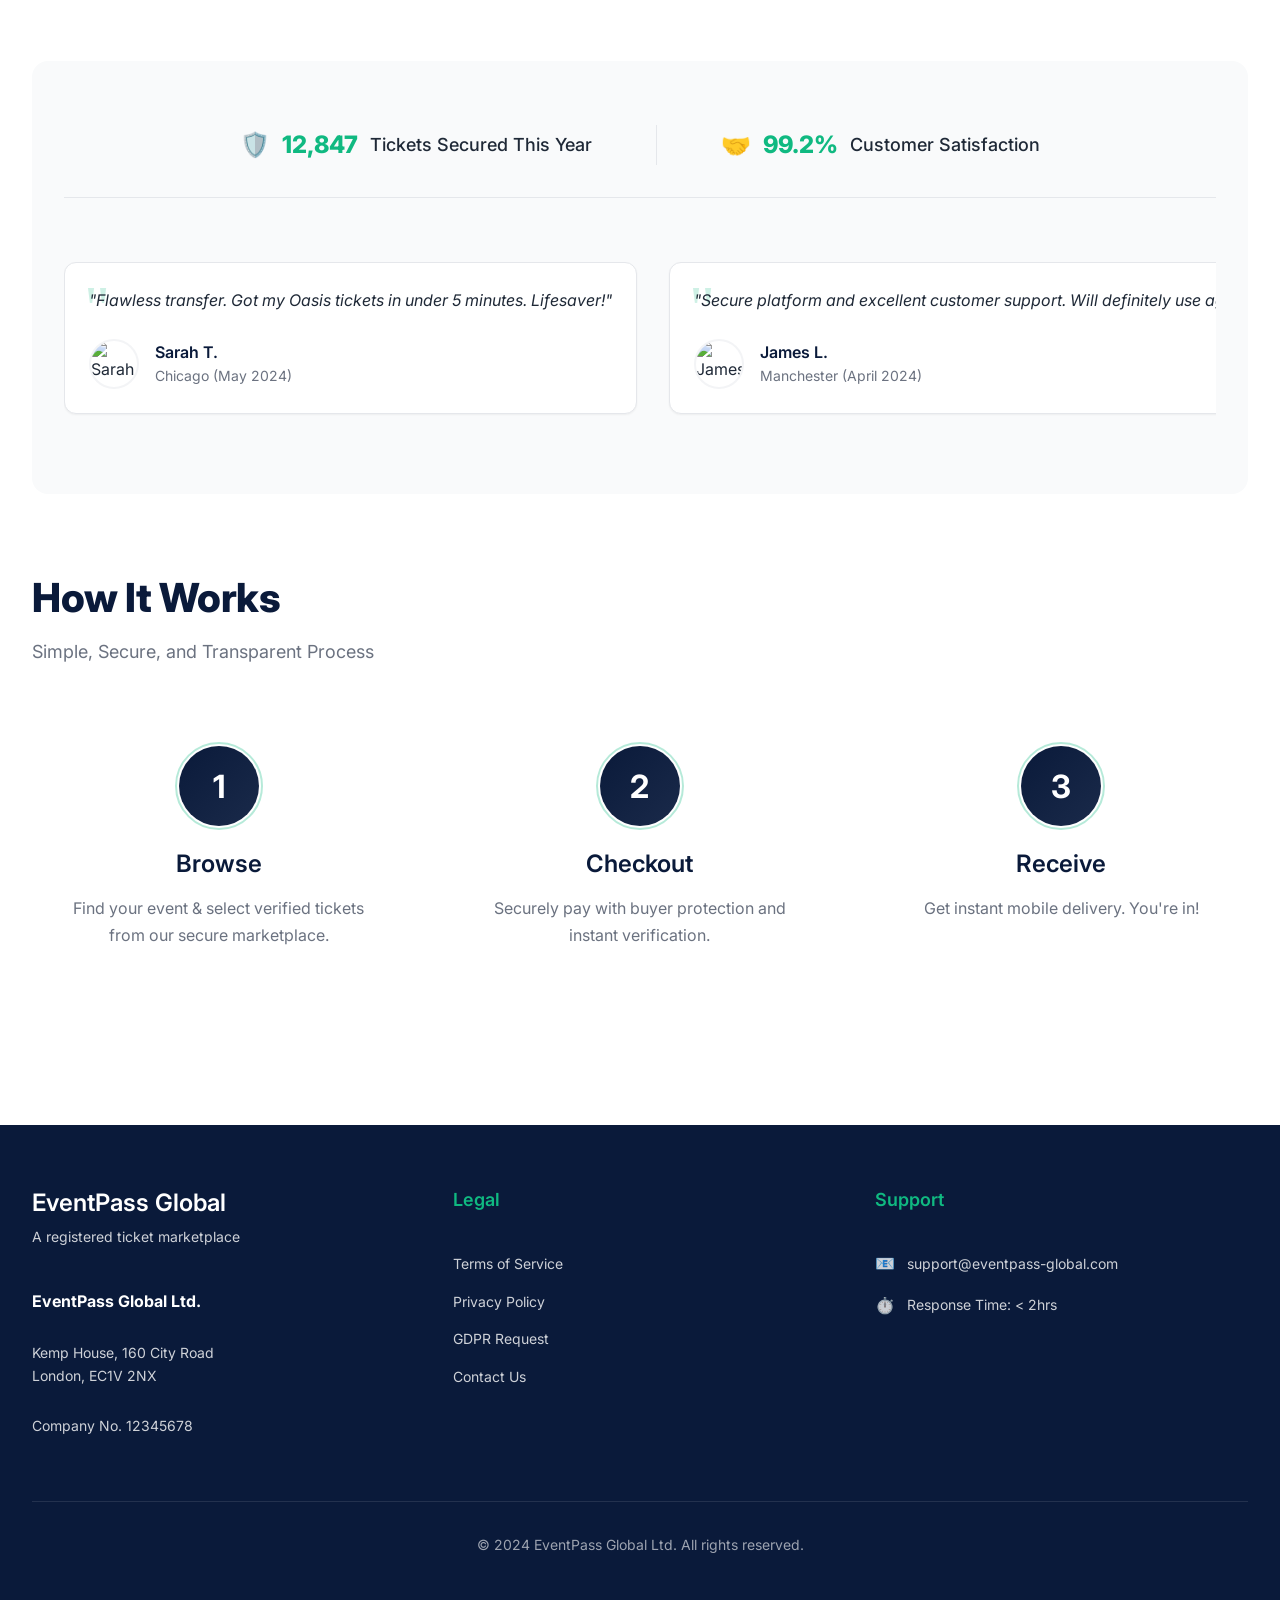
==== commit e31540cb: "Create index.html" ====
--- a/index.html
+++ b/index.html
@@ -17,15 +17,12 @@
     <header class="header">
         <div class="header-container">
             <nav class="navbar">
-                <!-- Logo -->
                 <div class="logo">
                     <div class="logo-main">
                         <span class="logo-eventpass">EventPass</span>
                         <span class="logo-global">Global</span>
                     </div>
                 </div>
-                
-                <!-- Navigation -->
                 <ul class="nav-menu">
                     <li><a href="#" class="nav-link active">Home</a></li>
                     <li><a href="#events" class="nav-link">Events</a></li>
@@ -33,8 +30,6 @@
                     <li><a href="#support" class="nav-link">Support</a></li>
                 </ul>
             </nav>
-            
-            <!-- Trust Badges (Below Nav) -->
             <div class="trust-badges-container">
                 <div class="trust-badge">
                     <span class="badge-icon">🔒</span>
@@ -57,18 +52,13 @@
         <div class="hero-background">
             <div class="hero-gradient"></div>
         </div>
-        
         <div class="hero-container">
             <div class="hero-content">
-                <!-- Headline -->
                 <div class="hero-headline">
-                    <h1>Final Release: <span class="artist-highlight">Taylor Swift</span> - <span class="city-highlight">London</span></h1>
+                    <h1>Final Release: <span class="artist-highlight">Oasis</span> - <span class="city-highlight">London</span></h1>
                     <p class="hero-subtitle">Limited tickets recovered from held inventory.</p>
                 </div>
-                
-                <!-- Urgency Module -->
                 <div class="urgency-module">
-                    <!-- Circular Countdown Timer -->
                     <div class="countdown-container">
                         <div class="countdown-circle">
                             <div class="countdown-timer" id="countdownTimer">
@@ -79,8 +69,6 @@
                         </div>
                         <p class="countdown-text">Only 2 tickets remain at this price</p>
                     </div>
-                    
-                    <!-- Pulsing BUY NOW Button -->
                     <a href="checkout.html" class="buy-now-btn pulse-animation">
                         <span class="btn-icon">🎫</span>
                         <span class="btn-text">BUY NOW</span>
@@ -92,7 +80,12 @@
 
     <!-- Main Content -->
     <main class="main-container">
-        <!-- Ticket Selection Module -->
+        <!-- Live Visitor Counter -->
+        <div class="visitor-counter" id="visitorCounter">
+            <span class="visitor-dot"></span>
+            <span class="visitor-text"><strong id="visitorCount">47</strong> people are viewing this event right now</span>
+        </div>
+
         <section class="ticket-section" id="events">
             <h2 class="section-title">Available Tickets</h2>
             
@@ -108,7 +101,6 @@
                         <span class="entry-text">Mobile Entry</span>
                     </div>
                 </div>
-                
                 <div class="card-body">
                     <div class="seat-details">
                         <div class="seat-info">
@@ -125,21 +117,25 @@
                                 <span class="info-value bold">102, 103</span>
                             </div>
                         </div>
-                        
                         <div class="delivery-info">
                             <span class="delivery-icon">⚡</span>
                             <span class="delivery-text">Transfer within 15 min of purchase</span>
                         </div>
-                    </div>
-                    
+                        <!-- Stock Bar -->
+                        <div class="stock-bar-container">
+                            <div class="stock-bar-label">🔥 85% claimed</div>
+                            <div class="stock-bar">
+                                <div class="stock-bar-fill" style="width: 85%;"></div>
+                            </div>
+                        </div>
+                    </div>
                     <div class="price-action">
                         <div class="price-container">
                             <span class="price-currency">$</span>
-                            <span class="price-amount">489</span>
+                            <span class="price-amount">589</span>
                             <span class="price-decimal">.99</span>
                             <div class="price-note">each (including all fees)</div>
                         </div>
-                        
                         <button class="select-btn" data-ticket="premium">
                             SELECT TICKETS
                             <span class="btn-arrow">→</span>
@@ -156,7 +152,6 @@
                         <span class="entry-text">Mobile Entry</span>
                     </div>
                 </div>
-                
                 <div class="card-body">
                     <div class="seat-details">
                         <div class="seat-info">
@@ -173,21 +168,25 @@
                                 <span class="info-value bold">45, 46</span>
                             </div>
                         </div>
-                        
                         <div class="delivery-info">
                             <span class="delivery-icon">⚡</span>
                             <span class="delivery-text">Transfer within 15 min of purchase</span>
                         </div>
-                    </div>
-                    
+                        <!-- Stock Bar -->
+                        <div class="stock-bar-container">
+                            <div class="stock-bar-label">🔥 72% claimed</div>
+                            <div class="stock-bar">
+                                <div class="stock-bar-fill" style="width: 72%;"></div>
+                            </div>
+                        </div>
+                    </div>
                     <div class="price-action">
                         <div class="price-container">
                             <span class="price-currency">$</span>
-                            <span class="price-amount">349</span>
+                            <span class="price-amount">449</span>
                             <span class="price-decimal">.99</span>
                             <div class="price-note">each (including all fees)</div>
                         </div>
-                        
                         <button class="select-btn" data-ticket="standard">
                             SELECT TICKETS
                             <span class="btn-arrow">→</span>
@@ -199,7 +198,6 @@
 
         <!-- Trust & Social Proof Block -->
         <section class="trust-section">
-            <!-- Stat Bar -->
             <div class="stat-bar">
                 <div class="stat-item">
                     <span class="stat-icon">🛡️</span>
@@ -217,11 +215,10 @@
             <!-- Testimonial Carousel -->
             <div class="carousel-container">
                 <div class="carousel-track" id="testimonialCarousel">
-                    <!-- Testimonial 1 -->
                     <div class="testimonial-card">
                         <div class="testimonial-content">
                             <div class="quote-bubble">
-                                <p class="quote-text">"Flawless transfer. Got my Taylor Swift tickets in under 5 minutes. Lifesaver!"</p>
+                                <p class="quote-text">"Flawless transfer. Got my Oasis tickets in under 5 minutes. Lifesaver!"</p>
                             </div>
                             <div class="quote-author">
                                 <div class="author-avatar">
@@ -234,12 +231,10 @@
                             </div>
                         </div>
                     </div>
-                    
-                    <!-- Testimonial 2 -->
                     <div class="testimonial-card">
                         <div class="testimonial-content">
                             <div class="quote-bubble">
-                                <p class="quote-text">"Secure platform and excellent customer support. Will definitely use again for future events."</p>
+                                <p class="quote-text">"Secure platform and excellent customer support. Will definitely use again."</p>
                             </div>
                             <div class="quote-author">
                                 <div class="author-avatar">
@@ -252,8 +247,6 @@
                             </div>
                         </div>
                     </div>
-                    
-                    <!-- Testimonial 3 -->
                     <div class="testimonial-card">
                         <div class="testimonial-content">
                             <div class="quote-bubble">
@@ -270,8 +263,6 @@
                             </div>
                         </div>
                     </div>
-                    
-                    <!-- Testimonial 4 -->
                     <div class="testimonial-card">
                         <div class="testimonial-content">
                             <div class="quote-bubble">
@@ -288,8 +279,6 @@
                             </div>
                         </div>
                     </div>
-                    
-                    <!-- Testimonial 5 -->
                     <div class="testimonial-card">
                         <div class="testimonial-content">
                             <div class="quote-bubble">
@@ -306,45 +295,28 @@
                             </div>
                         </div>
                     </div>
+                    <!-- Duplicates for seamless loop (JS will double them as well, but original set is enough) -->
                 </div>
             </div>
         </section>
 
-        <!-- How It Works Block -->
+        <!-- How It Works -->
         <section class="how-it-works" id="how-it-works">
             <h2 class="section-title">How It Works</h2>
             <p class="section-subtitle">Simple, Secure, and Transparent Process</p>
-            
             <div class="steps-container">
-                <!-- Step 1 -->
                 <div class="step-card">
-                    <div class="step-icon">
-                        <div class="icon-circle">
-                            <span class="step-number">1</span>
-                        </div>
-                    </div>
+                    <div class="step-icon"><div class="icon-circle"><span class="step-number">1</span></div></div>
                     <h3 class="step-title">Browse</h3>
                     <p class="step-description">Find your event & select verified tickets from our secure marketplace.</p>
                 </div>
-                
-                <!-- Step 2 -->
                 <div class="step-card">
-                    <div class="step-icon">
-                        <div class="icon-circle">
-                            <span class="step-number">2</span>
-                        </div>
-                    </div>
+                    <div class="step-icon"><div class="icon-circle"><span class="step-number">2</span></div></div>
                     <h3 class="step-title">Checkout</h3>
                     <p class="step-description">Securely pay with buyer protection and instant verification.</p>
                 </div>
-                
-                <!-- Step 3 -->
                 <div class="step-card">
-                    <div class="step-icon">
-                        <div class="icon-circle">
-                            <span class="step-number">3</span>
-                        </div>
-                    </div>
+                    <div class="step-icon"><div class="icon-circle"><span class="step-number">3</span></div></div>
                     <h3 class="step-title">Receive</h3>
                     <p class="step-description">Get instant mobile delivery. You're in!</p>
                 </div>
@@ -356,24 +328,17 @@
     <footer class="footer" id="support">
         <div class="footer-container">
             <div class="footer-grid">
-                <!-- Company Info -->
                 <div class="footer-section">
                     <div class="footer-logo">
                         <h3>EventPass Global</h3>
                         <p class="footer-tagline">A registered ticket marketplace</p>
                     </div>
-                    
                     <div class="company-info">
                         <p class="company-name"><strong>EventPass Global Ltd.</strong></p>
-                        <p class="company-address">
-                            Kemp House, 160 City Road<br>
-                            London, EC1V 2NX
-                        </p>
+                        <p class="company-address">Kemp House, 160 City Road<br>London, EC1V 2NX</p>
                         <p class="company-registration">Company No. 12345678</p>
                     </div>
                 </div>
-                
-                <!-- Legal Links -->
                 <div class="footer-section">
                     <h4 class="footer-heading">Legal</h4>
                     <ul class="footer-links">
@@ -383,8 +348,6 @@
                         <li><a href="#" class="footer-link">Contact Us</a></li>
                     </ul>
                 </div>
-                
-                <!-- Support -->
                 <div class="footer-section">
                     <h4 class="footer-heading">Support</h4>
                     <div class="support-info">
@@ -399,22 +362,59 @@
                     </div>
                 </div>
             </div>
-            
             <div class="footer-bottom">
                 <p>&copy; 2024 EventPass Global Ltd. All rights reserved.</p>
             </div>
         </div>
     </footer>
 
-    <!-- Ticket Selection Modal -->
+    <!-- Ticket Selection Modal (with ticket preview) -->
     <div class="modal-overlay" id="ticketModal">
-        <div class="modal-container">
+        <div class="modal-container ticket-modal-container">
             <div class="modal-header">
                 <h3>Confirm Selection</h3>
                 <button class="modal-close">&times;</button>
             </div>
-            <div class="modal-body">
-                <p id="modalMessage">You have selected <strong>Floor - Row B - Seats 102, 103</strong> for <strong>$489.99 each</strong>.</p>
+            <div class="modal-body ticket-modal-body">
+                <!-- Ticket Preview Card -->
+                <div class="ticket-preview" id="ticketPreview">
+                    <div class="ticket-inner">
+                        <div class="ticket-header">
+                            <img src="assets/eventpass-logo.svg" alt="EventPass Global" class="ticket-logo">
+                            <span class="ticket-badge">OFFICIAL TICKET</span>
+                        </div>
+                        <div class="ticket-event">
+                            <h3 class="ticket-event-name">Oasis Live '25 Tour</h3>
+                            <p class="ticket-venue">Wembley Stadium, London</p>
+                            <p class="ticket-date">Sat 16 Aug 2025 • 7:30 PM</p>
+                        </div>
+                        <div class="ticket-seats">
+                            <div class="seat-row">
+                                <span class="seat-label">Section</span>
+                                <span class="seat-value" id="ticketSection">Floor</span>
+                            </div>
+                            <div class="seat-row">
+                                <span class="seat-label">Row</span>
+                                <span class="seat-value" id="ticketRow">B</span>
+                            </div>
+                            <div class="seat-row">
+                                <span class="seat-label">Seats</span>
+                                <span class="seat-value" id="ticketSeats">102, 103</span>
+                            </div>
+                        </div>
+                        <div class="ticket-footer">
+                            <div class="ticket-price-block">
+                                <span class="ticket-price-label">Price per ticket</span>
+                                <span class="ticket-price" id="ticketPrice">$589.99</span>
+                            </div>
+                            <div class="ticket-delivery">
+                                <span class="delivery-badge">📱 Mobile Entry</span>
+                            </div>
+                        </div>
+                    </div>
+                </div>
+
+                <p id="modalMessage">You have selected <strong>Floor - Row B - Seats 102, 103</strong> for <strong>$589.99 each</strong>.</p>
                 <p class="modal-note">Your tickets will be delivered via mobile entry within 15 minutes of purchase.</p>
             </div>
             <div class="modal-footer">
--- a/style.css
+++ b/style.css
@@ -1,4 +1,6 @@
-/* CSS Reset & Base Styles */
+/* ============================================
+   CSS RESET & BASE STYLES
+   ============================================ */
 * {
     margin: 0;
     padding: 0;
@@ -6,71 +8,130 @@
 }
 
 :root {
+    /* Color Palette */
     --primary-color: #0A1A3A;
     --secondary-color: #FFFFFF;
     --accent-teal: #10B981;
     --accent-gold: #D4AF37;
     --text-dark: #1F2937;
     --text-light: #6B7280;
+    --text-lighter: #9CA3AF;
     --background-light: #F9FAFB;
+    --background-dark: #111827;
     --border-color: #E5E7EB;
+    --border-light: #F3F4F6;
     --shadow-sm: 0 1px 2px 0 rgba(0, 0, 0, 0.05);
     --shadow-md: 0 4px 6px -1px rgba(0, 0, 0, 0.1);
     --shadow-lg: 0 10px 15px -3px rgba(0, 0, 0, 0.1);
-    --radius-sm: 0.375rem;
-    --radius-md: 0.5rem;
-    --radius-lg: 0.75rem;
-    --radius-xl: 1rem;
+    --shadow-xl: 0 20px 25px -5px rgba(0, 0, 0, 0.1);
+    --radius-sm: 4px;
+    --radius-md: 8px;
+    --radius-lg: 12px;
+    --radius-xl: 16px;
+    --radius-2xl: 24px;
+    --radius-full: 9999px;
 }
 
 body {
-    font-family: 'Inter', -apple-system, BlinkMacSystemFont, 'Segoe UI', sans-serif;
+    font-family: 'Inter', -apple-system, BlinkMacSystemFont, 'Segoe UI', system-ui, sans-serif;
     line-height: 1.6;
     color: var(--text-dark);
     background-color: var(--secondary-color);
-}
-
-/* Header & Navigation */
+    -webkit-font-smoothing: antialiased;
+    -moz-osx-font-smoothing: grayscale;
+}
+
+/* ============================================
+   TYPOGRAPHY
+   ============================================ */
+h1, h2, h3, h4, h5, h6 {
+    font-weight: 700;
+    line-height: 1.2;
+    color: var(--primary-color);
+}
+
+h1 {
+    font-size: 3rem;
+    font-weight: 800;
+    letter-spacing: -0.5px;
+}
+
+h2 {
+    font-size: 2.25rem;
+    font-weight: 700;
+}
+
+h3 {
+    font-size: 1.5rem;
+    font-weight: 600;
+}
+
+p {
+    margin-bottom: 1rem;
+}
+
+strong {
+    font-weight: 700;
+}
+
+.bold {
+    font-weight: 700;
+}
+
+/* ============================================
+   HEADER
+   ============================================ */
 .header {
     background-color: var(--secondary-color);
-    box-shadow: var(--shadow-sm);
+    border-bottom: 1px solid var(--border-light);
     position: sticky;
     top: 0;
     z-index: 1000;
+    box-shadow: var(--shadow-sm);
+}
+
+.header-container {
+    max-width: 1280px;
+    margin: 0 auto;
+    padding: 0 2rem;
 }
 
 .navbar {
-    max-width: 1200px;
-    margin: 0 auto;
-    padding: 1rem 2rem;
     display: flex;
     justify-content: space-between;
     align-items: center;
-}
-
-.logo {
+    padding: 1.25rem 0;
+}
+
+/* Logo */
+.logo-main {
     display: flex;
     flex-direction: column;
-}
-
-.logo-text {
-    font-size: 1.75rem;
+    line-height: 1;
+}
+
+.logo-eventpass {
+    font-size: 1.875rem;
     font-weight: 800;
     color: var(--primary-color);
-    letter-spacing: -0.5px;
-}
-
-.logo-subtext {
+    letter-spacing: -0.75px;
+}
+
+.logo-global {
     font-size: 0.75rem;
-    color: var(--text-light);
     font-weight: 500;
+    color: var(--text-light);
     letter-spacing: 0.5px;
-}
-
+    text-transform: uppercase;
+    margin-top: 2px;
+}
+
+/* Navigation */
 .nav-menu {
     display: flex;
     list-style: none;
-    gap: 2rem;
+    gap: 2.5rem;
+    margin-left: 3rem;
 }
 
 .nav-link {
@@ -78,101 +139,222 @@
     color: var(--text-dark);
     font-weight: 500;
     font-size: 0.95rem;
-    transition: color 0.2s;
-}
-
-.nav-link:hover,
+    padding: 0.5rem 0;
+    position: relative;
+    transition: color 0.2s ease;
+}
+
+.nav-link:hover {
+    color: var(--primary-color);
+}
+
 .nav-link.active {
     color: var(--primary-color);
-}
-
-.trust-badges {
-    display: flex;
-    gap: 1.5rem;
-}
-
-.badge {
-    font-size: 0.8rem;
-    color: var(--text-light);
-    display: flex;
-    align-items: center;
-    gap: 0.25rem;
-}
-
-.badge i {
-    font-size: 0.9rem;
-}
-
-/* Hero Section */
+    font-weight: 600;
+}
+
+.nav-link.active::after {
+    content: '';
+    position: absolute;
+    bottom: -2px;
+    left: 0;
+    right: 0;
+    height: 2px;
+    background-color: var(--primary-color);
+    border-radius: var(--radius-sm);
+}
+
+/* Trust Badges */
+.trust-badges-container {
+    display: flex;
+    justify-content: center;
+    align-items: center;
+    gap: 2rem;
+    padding: 0.75rem 0;
+    border-top: 1px solid var(--border-light);
+    background-color: var(--background-light);
+}
+
+.trust-badge {
+    display: flex;
+    align-items: center;
+    gap: 0.5rem;
+    color: var(--text-light);
+    font-size: 0.875rem;
+    font-weight: 500;
+}
+
+.badge-icon {
+    font-size: 0.875rem;
+}
+
+.badge-text {
+    letter-spacing: 0.025em;
+}
+
+/* ============================================
+   HERO SECTION
+   ============================================ */
 .hero {
-    background: linear-gradient(rgba(10, 26, 58, 0.85), rgba(10, 26, 58, 0.9)),
-                url('assets/images/hero-bg.jpg') center/cover no-repeat;
+    position: relative;
     min-height: 70vh;
-    display: flex;
-    align-items: center;
-    color: var(--secondary-color);
-}
-
-.hero-content {
-    max-width: 1200px;
+    overflow: hidden;
+    background: linear-gradient(rgba(10, 26, 58, 0.9), rgba(10, 26, 58, 0.95));
+}
+
+.hero-background {
+    position: absolute;
+    top: 0;
+    left: 0;
+    right: 0;
+    bottom: 0;
+    background-image: url('https://images.unsplash.com/photo-1533174072545-7a4b6ad7a6c3?ixlib=rb-4.0.3&auto=format&fit=crop&w=2070&q=80');
+    background-size: cover;
+    background-position: center;
+    background-repeat: no-repeat;
+    filter: blur(4px) brightness(0.7);
+    transform: scale(1.05);
+}
+
+.hero-gradient {
+    position: absolute;
+    top: 0;
+    left: 0;
+    right: 0;
+    bottom: 0;
+    background: linear-gradient(
+        135deg,
+        rgba(10, 26, 58, 0.95) 0%,
+        rgba(10, 26, 58, 0.85) 50%,
+        rgba(10, 26, 58, 0.95) 100%
+    );
+}
+
+.hero-container {
+    position: relative;
+    max-width: 1280px;
     margin: 0 auto;
     padding: 4rem 2rem;
+    min-height: 70vh;
+    display: flex;
+    align-items: center;
+}
+
+.hero-content {
     width: 100%;
-}
-
-.hero-headline {
-    font-size: 3rem;
+    max-width: 800px;
+}
+
+.hero-headline h1 {
+    color: var(--secondary-color);
+    font-size: 3.5rem;
     font-weight: 800;
     line-height: 1.1;
     margin-bottom: 1rem;
-}
-
-.artist, .city {
+    letter-spacing: -1px;
+}
+
+.artist-highlight {
     color: var(--accent-gold);
+    font-weight: 900;
+}
+
+.city-highlight {
+    color: var(--accent-teal);
+    font-weight: 700;
 }
 
 .hero-subtitle {
     font-size: 1.25rem;
     color: rgba(255, 255, 255, 0.9);
     margin-bottom: 3rem;
-}
-
+    font-weight: 400;
+    max-width: 500px;
+}
+
+/* Urgency Module */
 .urgency-module {
     display: flex;
     align-items: center;
-    gap: 3rem;
+    gap: 4rem;
     flex-wrap: wrap;
 }
 
+.countdown-container {
+    display: flex;
+    flex-direction: column;
+    align-items: center;
+}
+
+.countdown-circle {
+    width: 160px;
+    height: 160px;
+    border: 3px solid var(--accent-gold);
+    border-radius: 50%;
+    display: flex;
+    align-items: center;
+    justify-content: center;
+    margin-bottom: 1rem;
+    background: rgba(255, 255, 255, 0.05);
+    backdrop-filter: blur(10px);
+    position: relative;
+    overflow: hidden;
+}
+
+.countdown-circle::before {
+    content: '';
+    position: absolute;
+    top: -2px;
+    left: -2px;
+    right: -2px;
+    bottom: -2px;
+    background: linear-gradient(45deg, var(--accent-gold), transparent, var(--accent-gold));
+    border-radius: 50%;
+    z-index: -1;
+    animation: rotate 3s linear infinite;
+}
+
+@keyframes rotate {
+    0% { transform: rotate(0deg); }
+    100% { transform: rotate(360deg); }
+}
+
 .countdown-timer {
-    display: flex;
-    flex-direction: column;
-    align-items: center;
-}
-
-.timer-display {
     font-size: 3.5rem;
     font-weight: 700;
+    color: var(--secondary-color);
     font-variant-numeric: tabular-nums;
-    background: rgba(255, 255, 255, 0.1);
-    border: 2px solid var(--accent-gold);
-    border-radius: 50%;
-    width: 150px;
-    height: 150px;
-    display: flex;
-    align-items: center;
-    justify-content: center;
-    margin-bottom: 1rem;
-}
-
-.timer-label {
+    display: flex;
+    align-items: baseline;
+}
+
+.minutes, .seconds {
+    min-width: 55px;
+    text-align: center;
+}
+
+.colon {
+    margin: 0 2px;
+    animation: blink 1s infinite;
+}
+
+@keyframes blink {
+    0%, 100% { opacity: 1; }
+    50% { opacity: 0.5; }
+}
+
+.countdown-text {
+    color: rgba(255, 255, 255, 0.9);
     font-size: 1rem;
-    color: rgba(255, 255, 255, 0.9);
     font-weight: 500;
-}
-
-/* CTA Button with Pulse Animation */
-.cta-button {
+    text-align: center;
+}
+
+/* BUY NOW Button */
+.buy-now-btn {
+    display: inline-flex;
+    align-items: center;
+    gap: 0.75rem;
     background-color: var(--accent-teal);
     color: var(--secondary-color);
     text-decoration: none;
@@ -180,19 +362,28 @@
     border-radius: var(--radius-lg);
     font-size: 1.25rem;
     font-weight: 700;
-    display: inline-flex;
-    align-items: center;
-    gap: 0.75rem;
-    transition: transform 0.2s, box-shadow 0.2s;
+    letter-spacing: 0.5px;
+    transition: all 0.3s ease;
     box-shadow: var(--shadow-lg);
-}
-
-.cta-button:hover {
+    position: relative;
+    overflow: hidden;
+}
+
+.buy-now-btn:hover {
     transform: translateY(-2px);
     box-shadow: 0 20px 25px -5px rgba(16, 185, 129, 0.3);
-}
-
-.pulse {
+    background-color: #0DA271;
+}
+
+.buy-now-btn:active {
+    transform: translateY(0);
+}
+
+.btn-icon {
+    font-size: 1.5rem;
+}
+
+.pulse-animation {
     animation: pulse 2s infinite;
 }
 
@@ -201,84 +392,101 @@
         box-shadow: 0 0 0 0 rgba(16, 185, 129, 0.7);
     }
     70% {
-        box-shadow: 0 0 0 10px rgba(16, 185, 129, 0);
+        box-shadow: 0 0 0 15px rgba(16, 185, 129, 0);
     }
     100% {
         box-shadow: 0 0 0 0 rgba(16, 185, 129, 0);
     }
 }
 
-/* Container */
-.container {
-    max-width: 1200px;
+/* ============================================
+   MAIN CONTAINER
+   ============================================ */
+.main-container {
+    max-width: 1280px;
     margin: 0 auto;
     padding: 4rem 2rem;
 }
 
 .section-title {
-    font-size: 2rem;
-    font-weight: 700;
-    color: var(--primary-color);
+    font-size: 2.5rem;
+    font-weight: 800;
     margin-bottom: 1rem;
+    color: var(--primary-color);
+    letter-spacing: -0.5px;
 }
 
 .section-subtitle {
     color: var(--text-light);
+    font-size: 1.125rem;
     margin-bottom: 3rem;
-}
-
-/* Ticket Cards */
+    font-weight: 400;
+}
+
+/* ============================================
+   TICKET SELECTION MODULE
+   ============================================ */
 .ticket-section {
-    margin-bottom: 4rem;
+    margin-bottom: 5rem;
 }
 
 .ticket-card {
     background: var(--secondary-color);
     border-radius: var(--radius-xl);
     box-shadow: var(--shadow-md);
-    padding: 2rem;
+    border: 1px solid var(--border-color);
     margin-bottom: 1.5rem;
-    border: 1px solid var(--border-color);
-    transition: transform 0.2s, box-shadow 0.2s;
+    overflow: hidden;
+    transition: all 0.3s ease;
 }
 
 .ticket-card:hover {
-    transform: translateY(-2px);
-    box-shadow: var(--shadow-lg);
-}
-
-.ticket-card.premium {
+    transform: translateY(-4px);
+    box-shadow: var(--shadow-xl);
+    border-color: var(--accent-teal);
+}
+
+.ticket-card.premium-card {
     border-top: 4px solid var(--accent-gold);
 }
 
-.ticket-header {
+.card-header {
     display: flex;
     justify-content: space-between;
     align-items: center;
-    margin-bottom: 1.5rem;
-    padding-bottom: 1rem;
+    padding: 1.5rem 2rem;
+    background-color: var(--background-light);
     border-bottom: 1px solid var(--border-color);
 }
 
 .premium-badge {
+    display: inline-flex;
+    align-items: center;
+    gap: 0.5rem;
     background: linear-gradient(135deg, var(--accent-gold), #FBBF24);
     color: var(--primary-color);
     padding: 0.5rem 1rem;
     border-radius: var(--radius-md);
     font-weight: 700;
-    font-size: 0.9rem;
-    display: inline-flex;
+    font-size: 0.875rem;
+    letter-spacing: 0.5px;
+}
+
+.badge-star {
+    font-size: 1rem;
+}
+
+.entry-type {
+    display: flex;
     align-items: center;
     gap: 0.5rem;
-}
-
-.ticket-status {
     color: var(--accent-teal);
     font-weight: 600;
-    font-size: 0.9rem;
-}
-
-.ticket-details {
+    font-size: 0.875rem;
+}
+
+.card-body {
+    padding: 2rem;
     display: flex;
     justify-content: space-between;
     align-items: center;
@@ -286,104 +494,188 @@
     gap: 2rem;
 }
 
-.seat-info h3 {
+.seat-details {
+    flex: 1;
+    min-width: 300px;
+}
+
+.seat-info {
+    display: flex;
+    gap: 2rem;
+    margin-bottom: 1.5rem;
+    flex-wrap: wrap;
+}
+
+.info-item {
+    display: flex;
+    flex-direction: column;
+    gap: 0.25rem;
+}
+
+.info-label {
+    font-size: 0.875rem;
+    color: var(--text-light);
+    font-weight: 500;
+}
+
+.info-value {
+    font-size: 1.125rem;
+    color: var(--text-dark);
+    font-weight: 600;
+}
+
+.info-value.bold {
+    font-size: 1.25rem;
+    color: var(--primary-color);
+    font-weight: 700;
+}
+
+.delivery-info {
+    display: flex;
+    align-items: center;
+    gap: 0.5rem;
+    color: var(--text-light);
+    font-size: 0.875rem;
+    padding: 0.75rem 1rem;
+    background-color: var(--background-light);
+    border-radius: var(--radius-md);
+    border-left: 3px solid var(--accent-teal);
+}
+
+.delivery-icon {
+    font-size: 1rem;
+}
+
+.price-action {
+    display: flex;
+    flex-direction: column;
+    align-items: flex-end;
+    gap: 1.5rem;
+}
+
+.price-container {
+    text-align: right;
+}
+
+.price-currency {
     font-size: 1.5rem;
-    margin-bottom: 0.5rem;
-    color: var(--primary-color);
-}
-
-.seat-specifics {
-    display: flex;
-    gap: 1.5rem;
-    margin-bottom: 0.75rem;
-    font-size: 1rem;
-}
-
-.seat-specifics strong {
-    font-size: 1.1rem;
-}
-
-.delivery-info {
-    color: var(--text-light);
-    font-size: 0.9rem;
-    display: flex;
-    align-items: center;
-    gap: 0.5rem;
-}
-
-.ticket-pricing {
-    text-align: right;
-}
-
-.price {
-    font-size: 2.5rem;
+    color: var(--text-light);
+    vertical-align: top;
+    font-weight: 600;
+}
+
+.price-amount {
+    font-size: 3rem;
     font-weight: 800;
     color: var(--primary-color);
-    margin-bottom: 1rem;
-}
-
-.price-tax {
-    font-size: 0.9rem;
-    color: var(--text-light);
-    font-weight: normal;
-}
-
-.select-button {
+    line-height: 1;
+}
+
+.price-decimal {
+    font-size: 1.5rem;
+    color: var(--primary-color);
+    font-weight: 600;
+}
+
+.price-note {
+    font-size: 0.875rem;
+    color: var(--text-light);
+    margin-top: 0.25rem;
+}
+
+.select-btn {
     background-color: var(--primary-color);
     color: var(--secondary-color);
-    padding: 1rem 2rem;
+    border: none;
+    padding: 1rem 2.5rem;
     border-radius: var(--radius-md);
-    text-decoration: none;
+    font-size: 1rem;
     font-weight: 700;
+    cursor: pointer;
     display: inline-flex;
     align-items: center;
-    gap: 0.5rem;
-    transition: background-color 0.2s;
-}
-
-.select-button:hover {
+    gap: 0.75rem;
+    transition: all 0.3s ease;
+    letter-spacing: 0.5px;
+}
+
+.select-btn:hover {
     background-color: #1a2a4a;
-}
-
-/* Trust Section */
+    transform: translateX(4px);
+}
+
+.btn-arrow {
+    font-size: 1.25rem;
+    transition: transform 0.3s ease;
+}
+
+.select-btn:hover .btn-arrow {
+    transform: translateX(4px);
+}
+
+/* ============================================
+   TRUST & SOCIAL PROOF
+   ============================================ */
 .trust-section {
     background-color: var(--background-light);
-    padding: 3rem;
+    padding: 4rem 2rem;
     border-radius: var(--radius-xl);
-    margin-bottom: 4rem;
-}
-
-.stats-bar {
+    margin-bottom: 5rem;
+}
+
+/* Stat Bar */
+.stat-bar {
     display: flex;
     justify-content: center;
+    align-items: center;
     gap: 4rem;
     margin-bottom: 3rem;
-    flex-wrap: wrap;
+    padding-bottom: 2rem;
+    border-bottom: 1px solid var(--border-color);
 }
 
 .stat-item {
     display: flex;
     align-items: center;
     gap: 0.75rem;
-    font-size: 1.1rem;
+    font-size: 1.125rem;
     font-weight: 600;
     color: var(--primary-color);
 }
 
-.stat-item i {
+.stat-icon {
+    font-size: 1.5rem;
+}
+
+.stat-number {
+    font-size: 1.5rem;
+    font-weight: 800;
     color: var(--accent-teal);
-    font-size: 1.25rem;
-}
-
-.testimonial-carousel {
+}
+
+.stat-text {
+    font-weight: 500;
+    color: var(--text-dark);
+}
+
+.stat-divider {
+    width: 1px;
+    height: 40px;
+    background-color: var(--border-color);
+}
+
+/* Testimonial Carousel */
+.carousel-container {
     overflow: hidden;
     position: relative;
+    padding: 1rem 0;
 }
 
 .carousel-track {
     display: flex;
     gap: 2rem;
-    animation: scroll 30s linear infinite;
+    animation: scroll 40s linear infinite;
+    width: max-content;
 }
 
 @keyframes scroll {
@@ -391,35 +683,71 @@
         transform: translateX(0);
     }
     100% {
-        transform: translateX(calc(-350px * 3));
-    }
-}
-
-.testimonial {
+        transform: translateX(calc(-350px * 5 - 2rem * 5));
+    }
+}
+
+.carousel-container:hover .carousel-track {
+    animation-play-state: paused;
+}
+
+.testimonial-card {
     min-width: 350px;
     background: var(--secondary-color);
     border-radius: var(--radius-lg);
     padding: 1.5rem;
     box-shadow: var(--shadow-sm);
-    border-left: 4px solid var(--accent-teal);
-}
-
-.testimonial-content p {
+    border: 1px solid var(--border-color);
+    transition: transform 0.3s ease;
+}
+
+.testimonial-card:hover {
+    transform: translateY(-4px);
+    box-shadow: var(--shadow-md);
+}
+
+.quote-bubble {
+    position: relative;
+    margin-bottom: 1.5rem;
+}
+
+.quote-bubble::before {
+    content: '"';
+    position: absolute;
+    top: -10px;
+    left: -5px;
+    font-size: 4rem;
+    color: var(--accent-teal);
+    opacity: 0.2;
+    font-family: Georgia, serif;
+    line-height: 1;
+}
+
+.quote-text {
     font-style: italic;
-    margin-bottom: 1rem;
     color: var(--text-dark);
-}
-
-.testimonial-author {
+    line-height: 1.7;
+    position: relative;
+    z-index: 1;
+}
+
+.quote-author {
     display: flex;
     align-items: center;
     gap: 1rem;
 }
 
-.avatar {
+.author-avatar {
     width: 50px;
     height: 50px;
     border-radius: 50%;
+    overflow: hidden;
+    border: 2px solid var(--border-light);
+}
+
+.author-avatar img {
+    width: 100%;
+    height: 100%;
     object-fit: cover;
 }
 
@@ -428,18 +756,21 @@
     flex-direction: column;
 }
 
-.author-info strong {
-    color: var(--primary-color);
-}
-
-.author-info span {
-    color: var(--text-light);
-    font-size: 0.9rem;
-}
-
-/* How It Works */
+.author-name {
+    font-weight: 600;
+    color: var(--primary-color);
+}
+
+.author-location {
+    font-size: 0.875rem;
+    color: var(--text-light);
+}
+
+/* ============================================
+   HOW IT WORKS
+   ============================================ */
 .how-it-works {
-    margin-bottom: 4rem;
+    margin-bottom: 5rem;
 }
 
 .steps-container {
@@ -449,12 +780,16 @@
     margin-top: 3rem;
 }
 
-.step {
+.step-card {
     text-align: center;
     padding: 2rem;
 }
 
 .step-icon {
+    margin-bottom: 1.5rem;
+}
+
+.icon-circle {
     width: 80px;
     height: 80px;
     background: linear-gradient(135deg, var(--primary-color), #1a2a4a);
@@ -462,93 +797,154 @@
     display: flex;
     align-items: center;
     justify-content: center;
-    margin: 0 auto 1.5rem;
+    margin: 0 auto;
     color: var(--secondary-color);
     font-size: 2rem;
-}
-
-.step h3 {
+    font-weight: 700;
+    position: relative;
+}
+
+.icon-circle::after {
+    content: '';
+    position: absolute;
+    top: -4px;
+    left: -4px;
+    right: -4px;
+    bottom: -4px;
+    border: 2px solid var(--accent-teal);
+    border-radius: 50%;
+    opacity: 0.3;
+}
+
+.step-title {
     font-size: 1.5rem;
     margin-bottom: 1rem;
     color: var(--primary-color);
 }
 
-.step p {
+.step-description {
     color: var(--text-light);
     line-height: 1.7;
-}
-
-/* Footer */
+    max-width: 300px;
+    margin: 0 auto;
+}
+
+/* ============================================
+   FOOTER
+   ============================================ */
 .footer {
     background-color: var(--primary-color);
     color: var(--secondary-color);
-    padding: 4rem 2rem 2rem;
-}
-
-.footer-content {
-    max-width: 1200px;
+    padding: 4rem 0 2rem;
+}
+
+.footer-container {
+    max-width: 1280px;
     margin: 0 auto;
+    padding: 0 2rem;
+}
+
+.footer-grid {
     display: grid;
     grid-template-columns: repeat(auto-fit, minmax(250px, 1fr));
     gap: 3rem;
     margin-bottom: 3rem;
 }
 
+.footer-section {
+    display: flex;
+    flex-direction: column;
+    gap: 1.5rem;
+}
+
 .footer-logo h3 {
     font-size: 1.5rem;
+    color: var(--secondary-color);
     margin-bottom: 0.5rem;
 }
 
-.footer-logo p {
+.footer-tagline {
     color: rgba(255, 255, 255, 0.8);
-    font-size: 0.9rem;
-}
-
-.company-info p {
-    margin-bottom: 0.5rem;
-    color: rgba(255, 255, 255, 0.9);
-}
-
-.footer-section h4 {
-    font-size: 1.1rem;
-    margin-bottom: 1.5rem;
+    font-size: 0.875rem;
+}
+
+.company-info {
+    display: flex;
+    flex-direction: column;
+    gap: 0.75rem;
+}
+
+.company-name {
+    font-weight: 600;
+    color: var(--secondary-color);
+}
+
+.company-address,
+.company-registration {
+    color: rgba(255, 255, 255, 0.8);
+    font-size: 0.875rem;
+    line-height: 1.6;
+}
+
+.footer-heading {
+    font-size: 1.125rem;
     color: var(--accent-teal);
+    margin-bottom: 1rem;
+    font-weight: 600;
 }
 
 .footer-links {
     list-style: none;
-}
-
-.footer-links li {
-    margin-bottom: 0.75rem;
-}
-
-.footer-links a {
+    display: flex;
+    flex-direction: column;
+    gap: 0.75rem;
+}
+
+.footer-link {
     color: rgba(255, 255, 255, 0.8);
     text-decoration: none;
-    transition: color 0.2s;
-}
-
-.footer-links a:hover {
+    font-size: 0.875rem;
+    transition: color 0.2s ease;
+}
+
+.footer-link:hover {
     color: var(--secondary-color);
 }
 
-.contact-info p {
+.support-info {
+    display: flex;
+    flex-direction: column;
+    gap: 1rem;
+}
+
+.contact-item {
     display: flex;
     align-items: center;
     gap: 0.75rem;
-    margin-bottom: 1rem;
-    color: rgba(255, 255, 255, 0.9);
+}
+
+.contact-icon {
+    font-size: 1rem;
+    opacity: 0.8;
+}
+
+.contact-link,
+.contact-text {
+    color: rgba(255, 255, 255, 0.8);
+    font-size: 0.875rem;
+    text-decoration: none;
+}
+
+.contact-link:hover {
+    color: var(--secondary-color);
 }
 
 .footer-bottom {
-    max-width: 1200px;
-    margin: 0 auto;
     padding-top: 2rem;
     border-top: 1px solid rgba(255, 255, 255, 0.1);
     text-align: center;
-    color: rgba(255, 255, 255, 0.7);
-    font-size: 0.9rem;
+    color: rgba(255, 255, 255, 0.6);
+    font-size: 0.875rem;
 }
 
 .footer-bottom a {
@@ -560,43 +956,53 @@
     color: var(--secondary-color);
 }
 
-/* Checkout Page Styles */
+/* ============================================
+   CHECKOUT PAGE SPECIFIC STYLES
+   ============================================ */
 .checkout-container {
-    max-width: 1200px;
+    max-width: 1280px;
     margin: 0 auto;
-    padding: 2rem;
+    padding: 2rem 2rem 4rem;
 }
 
 .checkout-header {
     text-align: center;
     margin-bottom: 3rem;
-    padding: 2rem;
+    padding: 3rem 2rem;
     background: linear-gradient(135deg, var(--primary-color), #1a2a4a);
     border-radius: var(--radius-xl);
     color: var(--secondary-color);
 }
 
-.checkout-header h1 {
+.checkout-title {
     font-size: 2.5rem;
-    margin-bottom: 0.5rem;
+    font-weight: 800;
+    margin-bottom: 1rem;
+    color: var(--secondary-color);
     display: flex;
     align-items: center;
     justify-content: center;
     gap: 1rem;
 }
 
-.secure-note {
+.secure-icon {
+    font-size: 2rem;
+}
+
+.secure-subtitle {
     color: rgba(255, 255, 255, 0.9);
-    font-size: 1.1rem;
+    font-size: 1.125rem;
+    font-weight: 400;
 }
 
 .checkout-grid {
     display: grid;
     grid-template-columns: 1fr 1fr;
     gap: 3rem;
-}
-
-@media (max-width: 968px) {
+    margin-bottom: 2rem;
+}
+
+@media (max-width: 1024px) {
     .checkout-grid {
         grid-template-columns: 1fr;
     }
@@ -604,33 +1010,54 @@
 
 /* Order Summary */
 .order-summary {
+    position: sticky;
+    top: 120px;
+    height: fit-content;
+}
+
+.summary-card {
     background: var(--secondary-color);
     border-radius: var(--radius-xl);
     box-shadow: var(--shadow-md);
+    border: 1px solid var(--border-color);
     padding: 2rem;
 }
 
 .summary-title {
     font-size: 1.5rem;
-    color: var(--primary-color);
     margin-bottom: 2rem;
     padding-bottom: 1rem;
-    border-bottom: 1px solid var(--border-color);
+    border-bottom: 2px solid var(--border-color);
+}
+
+.event-details {
+    margin-bottom: 2rem;
 }
 
 .event-header {
     margin-bottom: 2rem;
 }
 
-.event-header h3 {
+.event-name {
     font-size: 1.5rem;
-    color: var(--primary-color);
     margin-bottom: 0.5rem;
-}
-
-.event-date, .event-venue {
-    color: var(--text-light);
-    margin-bottom: 0.25rem;
+    color: var(--primary-color);
+}
+
+.event-info {
+    display: flex;
+    flex-direction: column;
+    gap: 0.25rem;
+}
+
+.event-date,
+.event-venue {
+    color: var(--text-light);
+    font-size: 0.875rem;
+}
+
+.ticket-summary {
+    margin-bottom: 2rem;
 }
 
 .ticket-item {
@@ -638,83 +1065,123 @@
     justify-content: space-between;
     align-items: flex-start;
     padding: 1.5rem 0;
-    border-bottom: 1px solid var(--border-color);
+    border-top: 1px solid var(--border-color);
 }
 
 .ticket-info h4 {
-    font-size: 1.1rem;
-    margin-bottom: 0.5rem;
-    color: var(--primary-color);
-}
-
-.ticket-info p {
-    color: var(--text-light);
-    font-size: 0.9rem;
-    margin-bottom: 0.5rem;
+    font-size: 1.125rem;
+    margin-bottom: 0.75rem;
+    color: var(--primary-color);
+}
+
+.ticket-quantity {
+    color: var(--text-light);
+    font-weight: 400;
+}
+
+.seat-details {
+    display: flex;
+    gap: 1.5rem;
+    margin-bottom: 0.75rem;
+    flex-wrap: wrap;
+}
+
+.seat-item {
+    font-size: 0.875rem;
+    color: var(--text-light);
+}
+
+.delivery-method {
+    display: flex;
+    align-items: center;
+    gap: 0.5rem;
+    font-size: 0.875rem;
+    color: var(--accent-teal);
+    font-weight: 500;
 }
 
 .ticket-price {
     font-size: 1.5rem;
     font-weight: 700;
     color: var(--primary-color);
+    white-space: nowrap;
 }
 
 .price-breakdown {
-    margin-top: 2rem;
+    border-top: 1px solid var(--border-color);
+    padding-top: 1.5rem;
 }
 
 .price-row {
     display: flex;
     justify-content: space-between;
     padding: 0.75rem 0;
-    border-bottom: 1px solid var(--border-color);
+    font-size: 0.875rem;
 }
 
 .price-row.total {
+    border-top: 2px solid var(--border-color);
+    font-size: 1.125rem;
+    font-weight: 700;
+    color: var(--primary-color);
+    padding-top: 1rem;
+    margin-top: 0.5rem;
+}
+
+.price-label {
+    color: var(--text-dark);
+}
+
+.price-value {
+    color: var(--primary-color);
+    font-weight: 600;
+}
+
+.price-row.total .price-value {
     font-size: 1.25rem;
-    border-bottom: none;
-    padding-top: 1.5rem;
-    color: var(--primary-color);
-}
-
-.buyer-guarantee {
+    color: var(--accent-teal);
+}
+
+/* Buyer Guarantee Badge */
+.guarantee-badge {
+    background: linear-gradient(135deg, rgba(212, 175, 55, 0.1), rgba(212, 175, 55, 0.05));
+    border-radius: var(--radius-lg);
+    padding: 1.5rem;
+    border-left: 4px solid var(--accent-gold);
     margin-top: 2rem;
-    padding: 1.5rem;
-    background: linear-gradient(135deg, #FEF3C7, #FDE68A);
-    border-radius: var(--radius-lg);
-    border-left: 4px solid var(--accent-gold);
-}
-
-.guarantee-badge {
-    display: flex;
-    align-items: center;
+}
+
+.badge-content {
+    display: flex;
+    align-items: flex-start;
     gap: 1rem;
 }
 
-.guarantee-badge i {
+.badge-icon {
     font-size: 2rem;
     color: var(--accent-gold);
 }
 
-.guarantee-badge h4 {
-    color: var(--primary-color);
-    margin-bottom: 0.25rem;
-}
-
-.guarantee-badge p {
-    color: var(--text-dark);
-    font-size: 0.9rem;
+.badge-text h4 {
+    font-size: 1.125rem;
+    margin-bottom: 0.5rem;
+    color: var(--primary-color);
+}
+
+.badge-text p {
+    font-size: 0.875rem;
+    color: var(--text-light);
+    margin-bottom: 0;
+    line-height: 1.6;
 }
 
 /* Payment Section */
-.payment-section {
+.payment-card {
     background: var(--secondary-color);
     border-radius: var(--radius-xl);
     box-shadow: var(--shadow-md);
+    border: 1px solid var(--border-color);
     padding: 2rem;
-}
-
-.payment-card {
     margin-bottom: 2rem;
 }
 
@@ -723,11 +1190,11 @@
     justify-content: space-between;
     align-items: center;
     margin-bottom: 2rem;
-    padding-bottom: 1rem;
-    border-bottom: 1px solid var(--border-color);
-}
-
-.payment-header h2 {
+    padding-bottom: 1.5rem;
+    border-bottom: 2px solid var(--border-color);
+}
+
+.payment-title {
     font-size: 1.5rem;
     color: var(--primary-color);
 }
@@ -737,10 +1204,33 @@
     gap: 1rem;
 }
 
-.payment-icon {
-    font-size: 2rem;
-    color: var(--text-light);
-    opacity: 0.7;
+.payment-logo {
+    display: flex;
+    flex-direction: column;
+    align-items: center;
+    gap: 0.25rem;
+    opacity: 0.4;
+    filter: grayscale(1);
+    transition: all 0.3s ease;
+}
+
+.payment-logo:hover {
+    opacity: 0.6;
+}
+
+.logo-icon {
+    font-size: 1.5rem;
+}
+
+.logo-text {
+    font-size: 0.75rem;
+    color: var(--text-light);
+    font-weight: 500;
+}
+
+/* Payment Form */
+.payment-form {
+    margin-bottom: 2rem;
 }
 
 .form-group {
@@ -752,6 +1242,7 @@
     margin-bottom: 0.5rem;
     font-weight: 600;
     color: var(--text-dark);
+    font-size: 0.875rem;
 }
 
 .form-group input {
@@ -760,91 +1251,152 @@
     border: 1px solid var(--border-color);
     border-radius: var(--radius-md);
     font-size: 1rem;
-    transition: border-color 0.2s;
+    color: var(--text-dark);
+    background-color: var(--background-light);
+    transition: all 0.3s ease;
 }
 
 .form-group input:focus {
     outline: none;
     border-color: var(--accent-teal);
     box-shadow: 0 0 0 3px rgba(16, 185, 129, 0.1);
-}
-
-.payment-button {
+    background-color: var(--secondary-color);
+}
+
+.form-hint {
+    font-size: 0.75rem;
+    color: var(--text-light);
+    margin-top: 0.25rem;
+}
+
+.continue-btn {
     width: 100%;
     padding: 1.25rem;
-    background: var(--primary-color);
+    background-color: var(--primary-color);
     color: var(--secondary-color);
     border: none;
     border-radius: var(--radius-md);
-    font-size: 1.1rem;
+    font-size: 1.125rem;
     font-weight: 700;
     cursor: pointer;
     display: flex;
     align-items: center;
     justify-content: center;
     gap: 0.75rem;
-    transition: background-color 0.2s;
-}
-
-.payment-button:hover {
+    transition: all 0.3s ease;
+    margin-bottom: 1.5rem;
+}
+
+.continue-btn:hover {
     background-color: #1a2a4a;
+    transform: translateY(-2px);
+}
+
+.security-note {
+    display: flex;
+    align-items: center;
+    gap: 0.5rem;
+    justify-content: center;
+    color: var(--text-light);
+    font-size: 0.875rem;
+}
+
+.security-icon {
+    font-size: 1rem;
 }
 
 /* Verification Step */
-.hidden {
-    display: none;
+.verification-step {
+    animation: fadeIn 0.5s ease;
+}
+
+@keyframes fadeIn {
+    from { opacity: 0; transform: translateY(10px); }
+    to { opacity: 1; transform: translateY(0); }
+}
+
+.verification-content {
+    text-align: center;
+}
+
+.verification-loader {
+    display: flex;
+    flex-direction: column;
+    align-items: center;
+    gap: 1rem;
+    margin-bottom: 2rem;
+}
+
+.loader-circle {
+    width: 60px;
+    height: 60px;
+    border: 3px solid var(--border-color);
+    border-top-color: var(--accent-teal);
+    border-radius: 50%;
+    animation: spin 1s linear infinite;
+}
+
+@keyframes spin {
+    to { transform: rotate(360deg); }
+}
+
+.loader-text {
+    font-size: 1.125rem;
+    font-weight: 600;
+    color: var(--primary-color);
 }
 
 .verification-message {
-    text-align: center;
-    padding: 3rem 2rem;
-    background: var(--background-light);
-    border-radius: var(--radius-lg);
     margin-bottom: 2rem;
-}
-
-.verification-icon {
-    font-size: 3rem;
-    color: var(--accent-teal);
+    text-align: left;
+}
+
+.verification-message p {
+    color: var(--text-dark);
+    line-height: 1.6;
     margin-bottom: 1.5rem;
 }
 
-.verification-text {
-    max-width: 500px;
-    margin: 0 auto;
-}
-
-.verification-text p {
-    margin-bottom: 1rem;
-    color: var(--text-dark);
-}
-
-.verification-text .highlight {
-    background: #FEF3C7;
-    padding: 1rem;
+.highlight-box {
+    background: linear-gradient(135deg, rgba(212, 175, 55, 0.1), rgba(212, 175, 55, 0.05));
+    border-left: 4px solid var(--accent-gold);
+    padding: 1rem 1.5rem;
     border-radius: var(--radius-md);
+    display: flex;
+    align-items: center;
+    gap: 1rem;
+}
+
+.highlight-icon {
+    font-size: 1.5rem;
+    color: var(--accent-gold);
+}
+
+.highlight-box span {
+    color: var(--primary-color);
     font-weight: 600;
-    color: var(--primary-color);
-    border-left: 4px solid var(--accent-gold);
-}
-
+    font-size: 0.875rem;
+}
+
+/* Payment Options */
 .payment-options {
     display: flex;
     flex-direction: column;
     gap: 1.5rem;
+    margin-bottom: 2rem;
 }
 
 .payment-option {
-    background: var(--secondary-color);
+    background: var(--background-light);
     border: 1px solid var(--border-color);
     border-radius: var(--radius-lg);
     padding: 1.5rem;
-    transition: border-color 0.2s;
+    transition: all 0.3s ease;
 }
 
 .payment-option.recommended {
     border-color: var(--accent-teal);
-    background: linear-gradient(to right, rgba(16, 185, 129, 0.05), transparent);
+    background: linear-gradient(135deg, rgba(16, 185, 129, 0.05), transparent);
 }
 
 .option-header {
@@ -852,42 +1404,58 @@
     align-items: center;
     gap: 1rem;
     margin-bottom: 1.5rem;
-}
-
-.option-header i {
-    font-size: 2rem;
+    position: relative;
+}
+
+.option-icon {
+    font-size: 1.5rem;
     color: var(--accent-teal);
 }
 
-.option-header h4 {
-    color: var(--primary-color);
+.option-info h4 {
+    font-size: 1.125rem;
     margin-bottom: 0.25rem;
-}
-
-.option-header p {
-    color: var(--text-light);
-    font-size: 0.9rem;
-}
-
-.bank-transfer-button {
+    color: var(--primary-color);
+}
+
+.option-subtitle {
+    font-size: 0.875rem;
+    color: var(--text-light);
+}
+
+.recommended-badge {
+    position: absolute;
+    top: -10px;
+    right: -10px;
+    background: var(--accent-teal);
+    color: var(--secondary-color);
+    font-size: 0.75rem;
+    font-weight: 700;
+    padding: 0.25rem 0.75rem;
+    border-radius: var(--radius-full);
+    letter-spacing: 0.5px;
+}
+
+.instant-transfer-btn {
     width: 100%;
     padding: 1rem;
-    background: var(--accent-teal);
+    background: linear-gradient(135deg, var(--accent-teal), #0DA271);
     color: var(--secondary-color);
     border: none;
     border-radius: var(--radius-md);
-    font-size: 1.1rem;
+    font-size: 1rem;
     font-weight: 700;
     cursor: pointer;
     display: flex;
     align-items: center;
     justify-content: center;
     gap: 0.75rem;
-    transition: background-color 0.2s;
-}
-
-.bank-transfer-button:hover {
-    background-color: #0DA271;
+    transition: all 0.3s ease;
+}
+
+.instant-transfer-btn:hover {
+    transform: translateY(-2px);
+    box-shadow: 0 8px 20px -5px rgba(16, 185, 129, 0.4);
 }
 
 .manual-transfer-link {
@@ -895,15 +1463,17 @@
     text-align: center;
     color: var(--text-light);
     text-decoration: none;
-    padding: 0.75rem;
+    padding: 1rem;
     border: 1px solid var(--border-color);
     border-radius: var(--radius-md);
-    transition: all 0.2s;
+    font-size: 0.875rem;
+    transition: all 0.3s ease;
 }
 
 .manual-transfer-link:hover {
-    background: var(--background-light);
+    background-color: var(--secondary-color);
     color: var(--text-dark);
+    border-color: var(--text-light);
 }
 
 .credit-card-note {
@@ -911,103 +1481,605 @@
     padding: 1rem;
 }
 
-.disabled-link {
+.disabled-option {
     color: var(--text-light);
     text-decoration: none;
-    font-size: 0.9rem;
+    font-size: 0.875rem;
     display: inline-flex;
     align-items: center;
     gap: 0.5rem;
-}
-
-.disabled-link:hover {
+    opacity: 0.6;
+    cursor: not-allowed;
+}
+
+.disabled-option:hover {
+    color: var(--text-light);
+}
+
+/* Success Step */
+.success-step {
+    text-align: center;
+    animation: fadeIn 0.5s ease;
+}
+
+.success-content {
+    padding: 2rem;
+}
+
+.success-icon {
+    font-size: 4rem;
+    margin-bottom: 1.5rem;
+    animation: bounce 1s ease;
+}
+
+@keyframes bounce {
+    0%, 100% { transform: translateY(0); }
+    50% { transform: translateY(-10px); }
+}
+
+.success-step h3 {
+    font-size: 2rem;
+    margin-bottom: 1rem;
+    color: var(--accent-teal);
+}
+
+.success-message {
     color: var(--text-dark);
-}
-
-.security-notice {
-    display: flex;
-    align-items: center;
-    gap: 1rem;
+    font-size: 1.125rem;
+    margin-bottom: 2rem;
+    max-width: 400px;
+    margin-left: auto;
+    margin-right: auto;
+}
+
+.confirmation-box {
+    background: var(--background-light);
+    border-radius: var(--radius-md);
+    padding: 1.5rem;
+    margin-bottom: 2rem;
+    border: 1px solid var(--border-color);
+}
+
+.confirmation-label {
+    display: block;
+    font-size: 0.875rem;
+    color: var(--text-light);
+    margin-bottom: 0.5rem;
+}
+
+.confirmation-number {
+    font-size: 1.5rem;
+    font-weight: 700;
+    color: var(--primary-color);
+    font-family: monospace;
+}
+
+.print-receipt-btn {
+    padding: 1rem 2rem;
+    background-color: var(--primary-color);
+    color: var(--secondary-color);
+    border: none;
+    border-radius: var(--radius-md);
+    font-size: 1rem;
+    font-weight: 600;
+    cursor: pointer;
+    display: inline-flex;
+    align-items: center;
+    gap: 0.75rem;
+    transition: all 0.3s ease;
+}
+
+.print-receipt-btn:hover {
+    background-color: #1a2a4a;
+}
+
+/* Security Assurance */
+.security-assurance {
+    display: flex;
+    justify-content: center;
+    gap: 2rem;
     padding: 1.5rem;
     background: var(--background-light);
     border-radius: var(--radius-lg);
+    border: 1px solid var(--border-color);
+}
+
+.assurance-item {
+    display: flex;
+    align-items: center;
+    gap: 0.75rem;
+}
+
+.assurance-icon {
+    font-size: 1.25rem;
+    color: var(--accent-teal);
+}
+
+.assurance-text {
+    font-size: 0.875rem;
     color: var(--text-dark);
-}
-
-.security-notice i {
-    color: var(--accent-teal);
+    font-weight: 500;
+}
+
+/* Hold Timer */
+.hold-timer {
+    position: fixed;
+    bottom: 2rem;
+    left: 50%;
+    transform: translateX(-50%);
+    background: linear-gradient(135deg, #EF4444, #DC2626);
+    color: var(--secondary-color);
+    padding: 1rem 2rem;
+    border-radius: var(--radius-full);
+    box-shadow: var(--shadow-lg);
+    z-index: 1000;
+    animation: slideUp 0.5s ease;
+}
+
+@keyframes slideUp {
+    from { transform: translateX(-50%) translateY(100px); opacity: 0; }
+    to { transform: translateX(-50%) translateY(0); opacity: 1; }
+}
+
+.timer-warning {
+    display: flex;
+    align-items: center;
+    gap: 1rem;
+    font-weight: 600;
+}
+
+.warning-icon {
     font-size: 1.5rem;
-}
-
-/* Responsive Design */
+    animation: pulse 2s infinite;
+}
+
+.timer-display {
+    font-family: monospace;
+    font-size: 1.25rem;
+    font-weight: 700;
+    letter-spacing: 2px;
+}
+
+/* ============================================
+   MODAL STYLES
+   ============================================ */
+.modal-overlay {
+    position: fixed;
+    top: 0;
+    left: 0;
+    right: 0;
+    bottom: 0;
+    background-color: rgba(0, 0, 0, 0.8);
+    display: none;
+    align-items: center;
+    justify-content: center;
+    z-index: 2000;
+    backdrop-filter: blur(4px);
+}
+
+.modal-container {
+    background-color: var(--secondary-color);
+    border-radius: var(--radius-xl);
+    width: 90%;
+    max-width: 500px;
+    max-height: 90vh;
+    overflow-y: auto;
+    box-shadow: var(--shadow-xl);
+    animation: modalSlideIn 0.3s ease;
+}
+
+@keyframes modalSlideIn {
+    from { transform: translateY(-50px); opacity: 0; }
+    to { transform: translateY(0); opacity: 1; }
+}
+
+.modal-header {
+    display: flex;
+    justify-content: space-between;
+    align-items: center;
+    padding: 1.5rem 2rem;
+    border-bottom: 1px solid var(--border-color);
+}
+
+.modal-header h3 {
+    font-size: 1.5rem;
+    margin: 0;
+}
+
+.modal-close {
+    background: none;
+    border: none;
+    font-size: 2rem;
+    color: var(--text-light);
+    cursor: pointer;
+    line-height: 1;
+    padding: 0;
+    width: 2rem;
+    height: 2rem;
+    display: flex;
+    align-items: center;
+    justify-content: center;
+    border-radius: var(--radius-sm);
+    transition: all 0.2s ease;
+}
+
+.modal-close:hover {
+    background-color: var(--background-light);
+    color: var(--text-dark);
+}
+
+.modal-body {
+    padding: 2rem;
+}
+
+.modal-note {
+    font-size: 0.875rem;
+    color: var(--text-light);
+    margin-top: 1rem;
+    padding-top: 1rem;
+    border-top: 1px solid var(--border-color);
+}
+
+.modal-footer {
+    padding: 1.5rem 2rem;
+    border-top: 1px solid var(--border-color);
+    display: flex;
+    gap: 1rem;
+    justify-content: flex-end;
+}
+
+.btn-primary,
+.btn-secondary {
+    padding: 0.75rem 1.5rem;
+    border-radius: var(--radius-md);
+    font-weight: 600;
+    cursor: pointer;
+    transition: all 0.3s ease;
+}
+
+.btn-primary {
+    background-color: var(--primary-color);
+    color: var(--secondary-color);
+    border: none;
+    text-decoration: none;
+    display: inline-flex;
+    align-items: center;
+    justify-content: center;
+}
+
+.btn-primary:hover {
+    background-color: #1a2a4a;
+}
+
+.btn-secondary {
+    background-color: var(--background-light);
+    color: var(--text-dark);
+    border: 1px solid var(--border-color);
+}
+
+.btn-secondary:hover {
+    background-color: var(--border-color);
+}
+
+/* Bank Transfer Modal */
+.bank-details {
+    display: flex;
+    flex-direction: column;
+    gap: 2rem;
+}
+
+.bank-info {
+    background: var(--background-light);
+    border-radius: var(--radius-md);
+    padding: 1.5rem;
+    border: 1px solid var(--border-color);
+}
+
+.info-row {
+    display: flex;
+    justify-content: space-between;
+    align-items: center;
+    padding: 0.75rem 0;
+    border-bottom: 1px solid var(--border-light);
+}
+
+.info-row:last-child {
+    border-bottom: none;
+}
+
+.info-label {
+    color: var(--text-light);
+    font-size: 0.875rem;
+    font-weight: 500;
+}
+
+.info-value {
+    color: var(--primary-color);
+    font-weight: 600;
+    font-family: monospace;
+    font-size: 0.875rem;
+}
+
+.instructions {
+    text-align: left;
+}
+
+.instructions h4 {
+    margin-bottom: 1rem;
+    color: var(--primary-color);
+}
+
+.instructions ol {
+    padding-left: 1.5rem;
+    color: var(--text-dark);
+    line-height: 1.8;
+}
+
+.instructions li {
+    margin-bottom: 0.5rem;
+}
+
+/* ============================================
+   RESPONSIVE STYLES
+   ============================================ */
 @media (max-width: 768px) {
+    /* General */
+    h1 {
+        font-size: 2.5rem;
+    }
+    
+    h2 {
+        font-size: 2rem;
+    }
+    
+    .hero-headline h1 {
+        font-size: 2.5rem;
+    }
+    
+    .hero-container,
+    .main-container,
+    .checkout-container {
+        padding-left: 1rem;
+        padding-right: 1rem;
+    }
+    
+    /* Header */
     .navbar {
         flex-direction: column;
         gap: 1rem;
-        padding: 1rem;
+        padding: 1rem 0;
     }
     
     .nav-menu {
+        margin-left: 0;
+        gap: 1.5rem;
+    }
+    
+    .trust-badges-container {
+        flex-wrap: wrap;
         gap: 1rem;
-    }
-    
-    .trust-badges {
-        flex-wrap: wrap;
         justify-content: center;
-        gap: 1rem;
-    }
-    
-    .hero-headline {
-        font-size: 2rem;
-    }
-    
+    }
+    
+    /* Hero */
     .urgency-module {
         flex-direction: column;
+        gap: 2rem;
         align-items: flex-start;
-        gap: 2rem;
-    }
-    
-    .timer-display {
-        width: 120px;
-        height: 120px;
-        font-size: 2.5rem;
-    }
-    
-    .ticket-details {
+    }
+    
+    .countdown-circle {
+        width: 140px;
+        height: 140px;
+    }
+    
+    .countdown-timer {
+        font-size: 3rem;
+    }
+    
+    /* Ticket Cards */
+    .card-body {
         flex-direction: column;
-        align-items: flex-start;
-    }
-    
-    .ticket-pricing {
+        align-items: stretch;
+    }
+    
+    .price-action {
+        align-items: stretch;
+    }
+    
+    .price-container {
         text-align: left;
+    }
+    
+    .select-btn {
         width: 100%;
-    }
-    
-    .stats-bar {
-        gap: 2rem;
-    }
-    
-    .carousel-track {
-        animation: scroll 20s linear infinite;
-    }
-    
-    .checkout-header h1 {
+        justify-content: center;
+    }
+    
+    /* Trust Section */
+    .stat-bar {
+        flex-direction: column;
+        gap: 1.5rem;
+    }
+    
+    .stat-divider {
+        width: 100px;
+        height: 1px;
+    }
+    
+    /* Checkout */
+    .checkout-title {
         font-size: 2rem;
         flex-direction: column;
         gap: 0.5rem;
     }
+    
+    .checkout-header {
+        padding: 2rem 1rem;
+    }
+    
+    .order-summary {
+        position: static;
+    }
+    
+    /* Footer */
+    .footer-grid {
+        grid-template-columns: 1fr;
+    }
 }
 
 @media (max-width: 480px) {
-    .container, .checkout-container {
-        padding: 2rem 1rem;
-    }
-    
+    /* General */
+    h1 {
+        font-size: 2rem;
+    }
+    
+    h2 {
+        font-size: 1.75rem;
+    }
+    
+    /* Hero */
+    .hero-headline h1 {
+        font-size: 2rem;
+    }
+    
+    .hero-subtitle {
+        font-size: 1.125rem;
+    }
+    
+    /* Ticket Cards */
+    .seat-info {
+        flex-direction: column;
+        gap: 1rem;
+    }
+    
+    .price-amount {
+        font-size: 2.5rem;
+    }
+    
+    /* Steps */
     .steps-container {
         grid-template-columns: 1fr;
     }
     
-    .footer-content {
-        grid-template-columns: 1fr;
-    }
-}
+    /* Checkout */
+    .checkout-title {
+        font-size: 1.75rem;
+    }
+    
+    .payment-logos {
+        flex-wrap: wrap;
+        justify-content: center;
+    }
+    
+    .security-assurance {
+        flex-direction: column;
+        gap: 1rem;
+    }
+}
+
+/* ============================================
+   UTILITY CLASSES
+   ============================================ */
+.hidden {
+    display: none !important;
+}
+
+.text-center {
+    text-align: center;
+}
+
+.text-right {
+    text-align: right;
+}
+
+.mt-1 { margin-top: 0.25rem; }
+.mt-2 { margin-top: 0.5rem; }
+.mt-3 { margin-top: 1rem; }
+.mt-4 { margin-top: 1.5rem; }
+.mt-5 { margin-top: 2rem; }
+
+.mb-1 { margin-bottom: 0.25rem; }
+.mb-2 { margin-bottom: 0.5rem; }
+.mb-3 { margin-bottom: 1rem; }
+.mb-4 { margin-bottom: 1.5rem; }
+.mb-5 { margin-bottom: 2rem; }
+
+.p-1 { padding: 0.25rem; }
+.p-2 { padding: 0.5rem; }
+.p-3 { padding: 1rem; }
+.p-4 { padding: 1.5rem; }
+.p-5 { padding: 2rem; }
+
+/* ============================================
+   ACCESSIBILITY
+   ============================================ */
+@media (prefers-reduced-motion: reduce) {
+    *,
+    *::before,
+    *::after {
+        animation-duration: 0.01ms !important;
+        animation-iteration-count: 1 !important;
+        transition-duration: 0.01ms !important;
+    }
+}
+
+.sr-only {
+    position: absolute;
+    width: 1px;
+    height: 1px;
+    padding: 0;
+    margin: -1px;
+    overflow: hidden;
+    clip: rect(0, 0, 0, 0);
+    white-space: nowrap;
+    border: 0;
+}
+
+/* ============================================
+   PRINT STYLES
+   ============================================ */
+@media print {
+    .header,
+    .footer,
+    .buy-now-btn,
+    .select-btn,
+    .continue-btn,
+    .modal-overlay {
+        display: none !important;
+    }
+    
+    body {
+        background: white;
+        color: black;
+        font-size: 12pt;
+    }
+    
+    .hero,
+    .trust-section,
+    .how-it-works {
+        display: none;
+    }
+    
+    .ticket-card,
+    .summary-card,
+    .payment-card {
+        box-shadow: none;
+        border: 1px solid #000;
+        break-inside: avoid;
+    }
+    
+    a {
+        color: black;
+        text-decoration: underline;
+    }
+    
+    .checkout-header {
+        background: white !important;
+        color: black !important;
+    }
+    
+    .checkout-title {
+        color: black !important;
+    }
+}
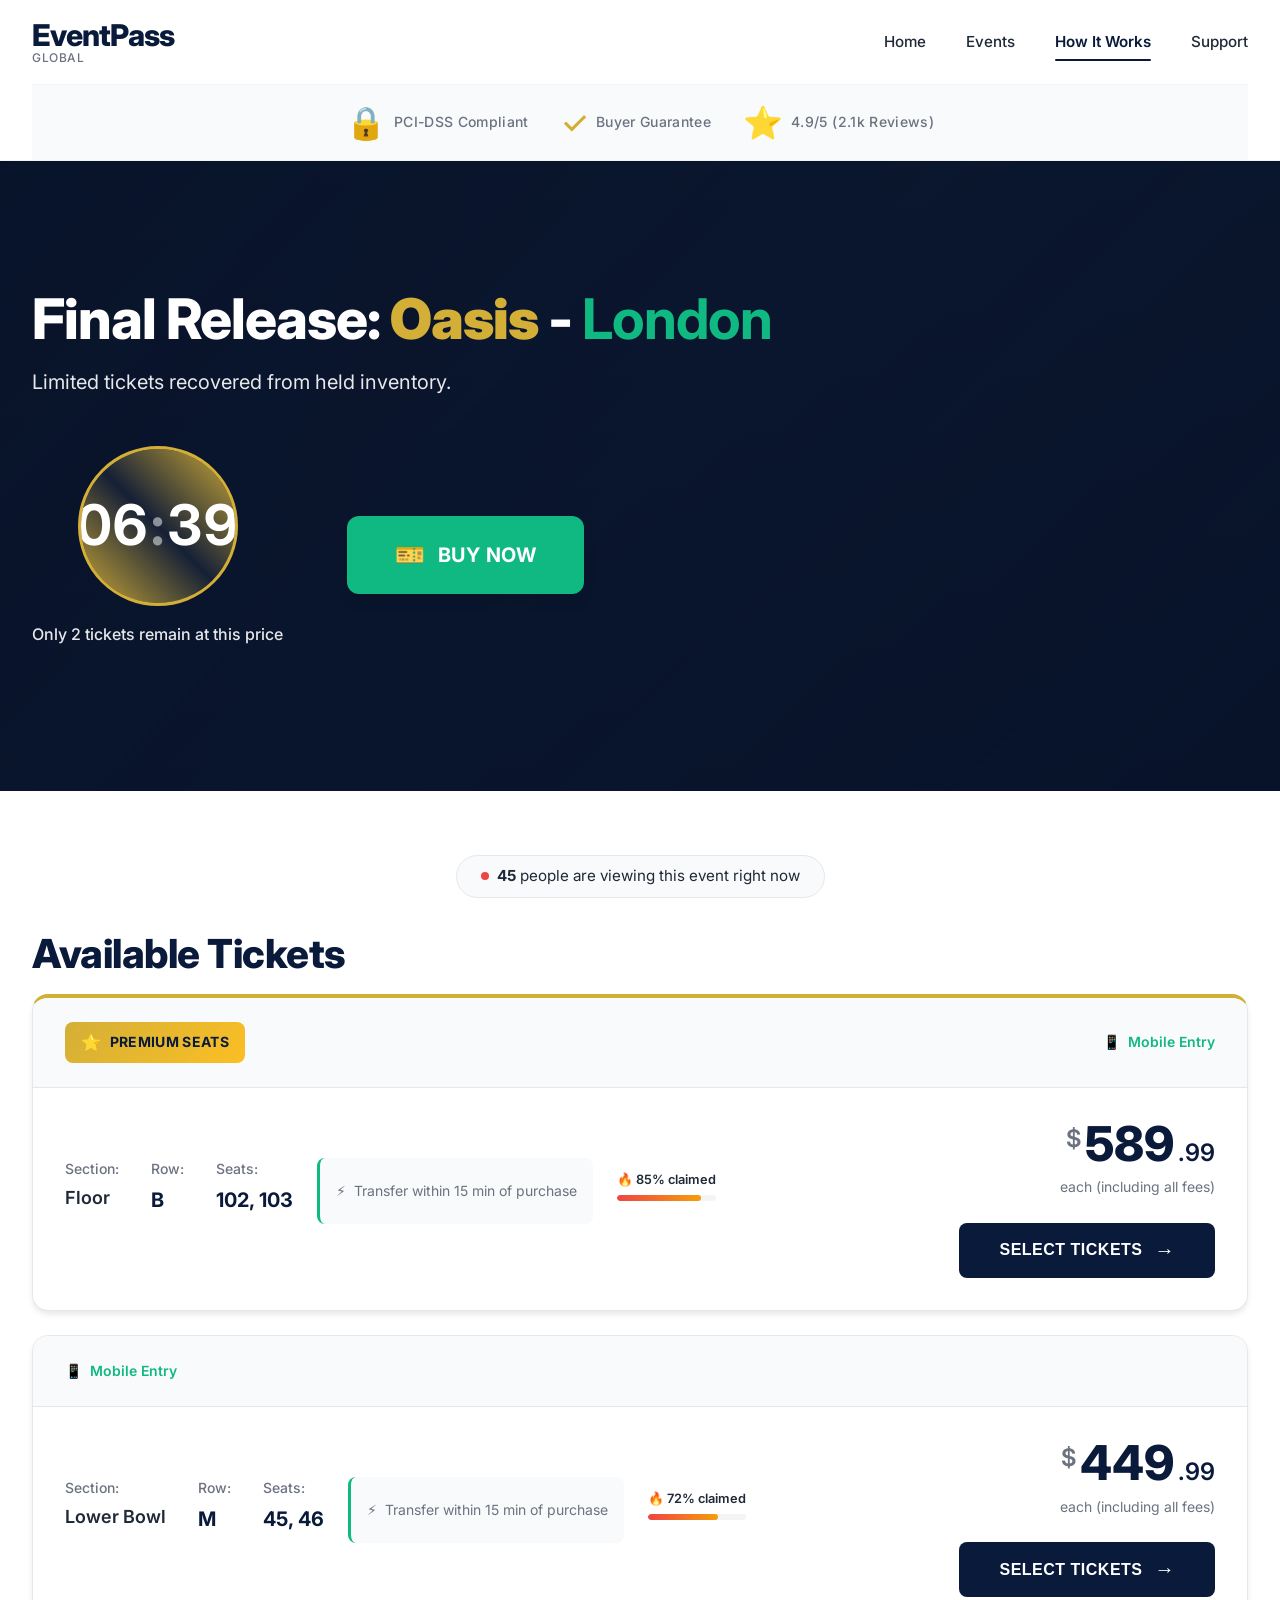
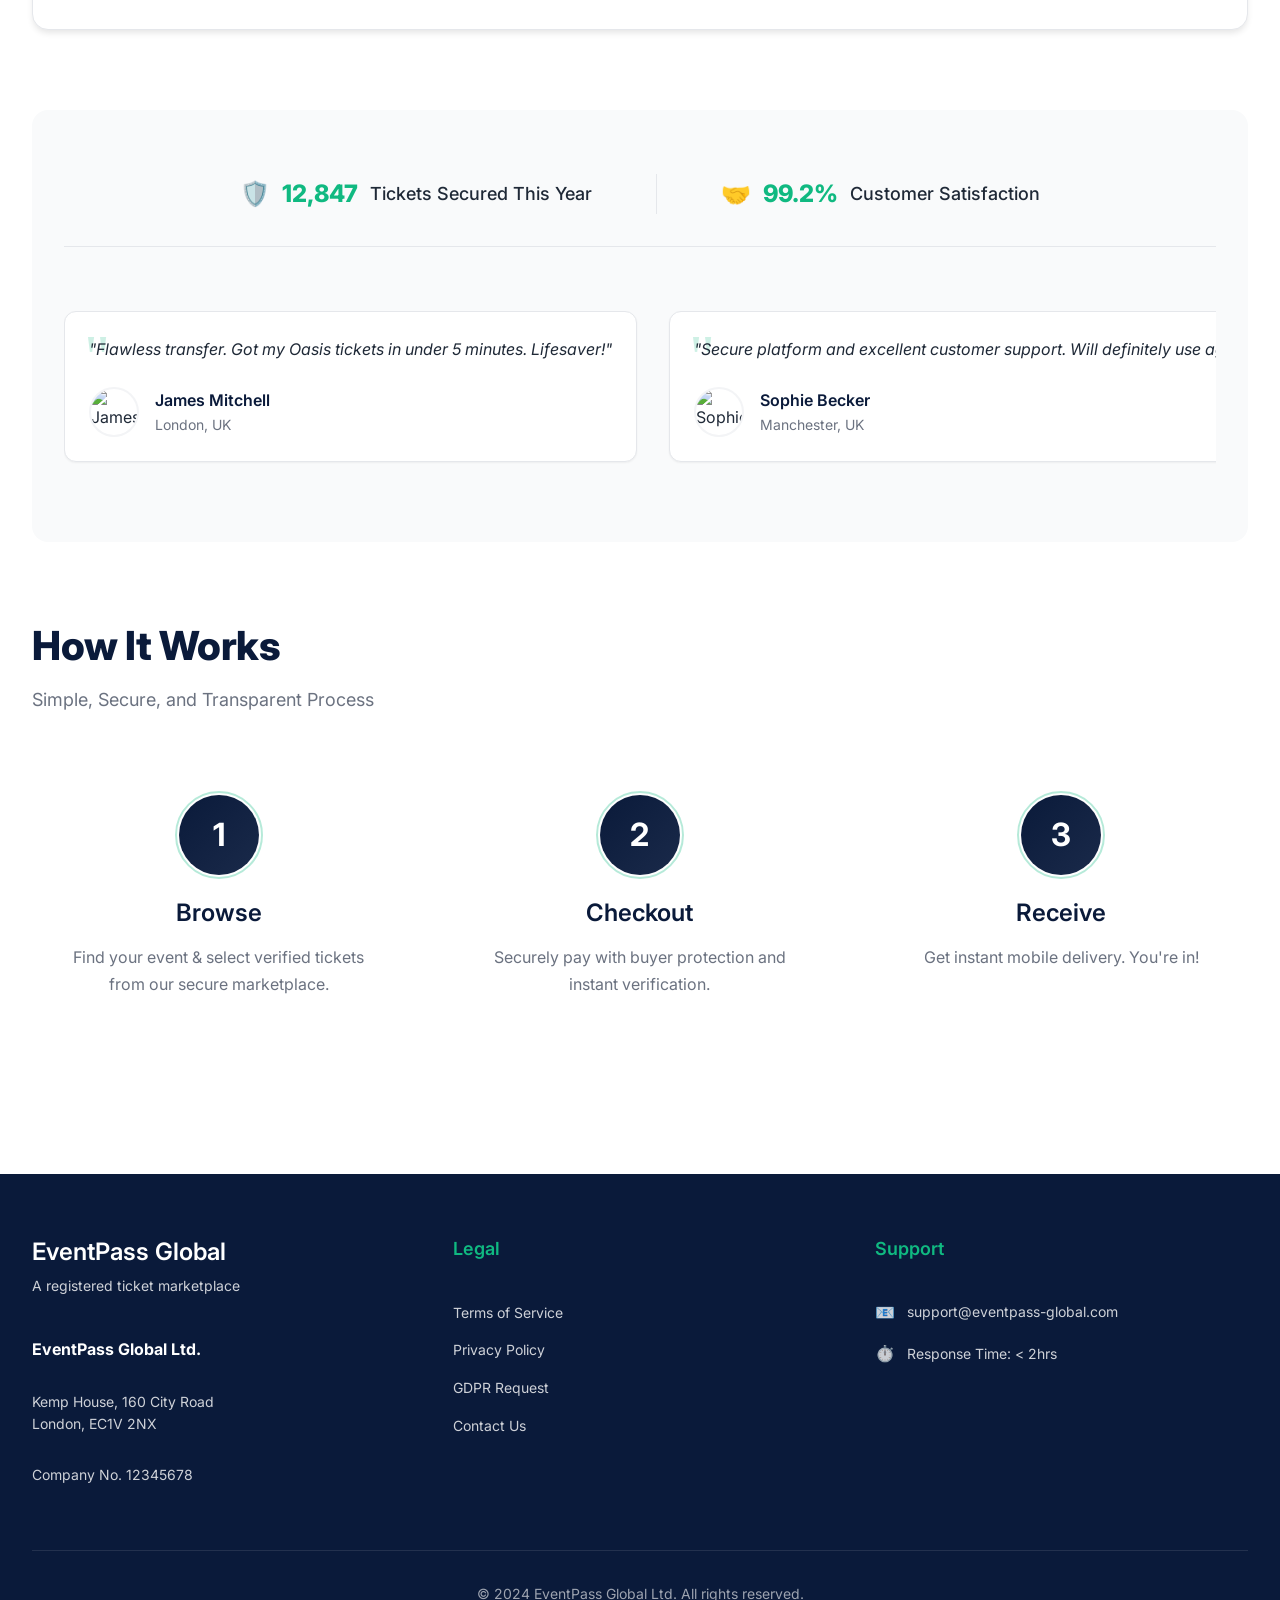
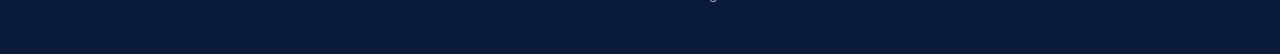
==== commit 8d24b373: "Create index.html" ====
--- a/index.html
+++ b/index.html
@@ -121,7 +121,6 @@
                             <span class="delivery-icon">⚡</span>
                             <span class="delivery-text">Transfer within 15 min of purchase</span>
                         </div>
-                        <!-- Stock Bar -->
                         <div class="stock-bar-container">
                             <div class="stock-bar-label">🔥 85% claimed</div>
                             <div class="stock-bar">
@@ -172,7 +171,6 @@
                             <span class="delivery-icon">⚡</span>
                             <span class="delivery-text">Transfer within 15 min of purchase</span>
                         </div>
-                        <!-- Stock Bar -->
                         <div class="stock-bar-container">
                             <div class="stock-bar-label">🔥 72% claimed</div>
                             <div class="stock-bar">
@@ -212,9 +210,10 @@
                 </div>
             </div>
             
-            <!-- Testimonial Carousel -->
+            <!-- Testimonial Carousel – 30 personas -->
             <div class="carousel-container">
                 <div class="carousel-track" id="testimonialCarousel">
+                    <!-- 1 -->
                     <div class="testimonial-card">
                         <div class="testimonial-content">
                             <div class="quote-bubble">
@@ -222,15 +221,16 @@
                             </div>
                             <div class="quote-author">
                                 <div class="author-avatar">
-                                    <img src="https://images.unsplash.com/photo-1494790108755-2616b612b786?w=100&h=100&fit=crop&crop=face" alt="Sarah T.">
-                                </div>
-                                <div class="author-info">
-                                    <span class="author-name">Sarah T.</span>
-                                    <span class="author-location">Chicago (May 2024)</span>
-                                </div>
-                            </div>
-                        </div>
-                    </div>
+                                    <img src="assets/avatars/james-mitchell.jpg" alt="James Mitchell" loading="lazy">
+                                </div>
+                                <div class="author-info">
+                                    <span class="author-name">James Mitchell</span>
+                                    <span class="author-location">London, UK</span>
+                                </div>
+                            </div>
+                        </div>
+                    </div>
+                    <!-- 2 -->
                     <div class="testimonial-card">
                         <div class="testimonial-content">
                             <div class="quote-bubble">
@@ -238,15 +238,16 @@
                             </div>
                             <div class="quote-author">
                                 <div class="author-avatar">
-                                    <img src="https://images.unsplash.com/photo-1507003211169-0a1dd7228f2d?w=100&h=100&fit=crop&crop=face" alt="James L.">
-                                </div>
-                                <div class="author-info">
-                                    <span class="author-name">James L.</span>
-                                    <span class="author-location">Manchester (April 2024)</span>
-                                </div>
-                            </div>
-                        </div>
-                    </div>
+                                    <img src="assets/avatars/sophie-becker.jpg" alt="Sophie Becker" loading="lazy">
+                                </div>
+                                <div class="author-info">
+                                    <span class="author-name">Sophie Becker</span>
+                                    <span class="author-location">Manchester, UK</span>
+                                </div>
+                            </div>
+                        </div>
+                    </div>
+                    <!-- 3 -->
                     <div class="testimonial-card">
                         <div class="testimonial-content">
                             <div class="quote-bubble">
@@ -254,31 +255,33 @@
                             </div>
                             <div class="quote-author">
                                 <div class="author-avatar">
-                                    <img src="https://images.unsplash.com/photo-1534528741775-53994a69daeb?w=100&h=100&fit=crop&crop=face" alt="Maria G.">
-                                </div>
-                                <div class="author-info">
-                                    <span class="author-name">Maria G.</span>
-                                    <span class="author-location">New York (June 2024)</span>
-                                </div>
-                            </div>
-                        </div>
-                    </div>
-                    <div class="testimonial-card">
-                        <div class="testimonial-content">
-                            <div class="quote-bubble">
-                                <p class="quote-text">"Quick delivery and exactly as described. Saved me from last-minute panic buying!"</p>
-                            </div>
-                            <div class="quote-author">
-                                <div class="author-avatar">
-                                    <img src="https://images.unsplash.com/photo-1544005313-94ddf0286df2?w=100&h=100&fit=crop&crop=face" alt="Emma K.">
-                                </div>
-                                <div class="author-info">
-                                    <span class="author-name">Emma K.</span>
-                                    <span class="author-location">Sydney (July 2024)</span>
-                                </div>
-                            </div>
-                        </div>
-                    </div>
+                                    <img src="assets/avatars/william-davies.jpg" alt="William Davies" loading="lazy">
+                                </div>
+                                <div class="author-info">
+                                    <span class="author-name">William Davies</span>
+                                    <span class="author-location">New York, USA</span>
+                                </div>
+                            </div>
+                        </div>
+                    </div>
+                    <!-- 4 -->
+                    <div class="testimonial-card">
+                        <div class="testimonial-content">
+                            <div class="quote-bubble">
+                                <p class="quote-text">"Quick delivery and exactly as described. Saved me from last‑minute panic buying!"</p>
+                            </div>
+                            <div class="quote-author">
+                                <div class="author-avatar">
+                                    <img src="assets/avatars/emma-schroder.jpg" alt="Emma Schröder" loading="lazy">
+                                </div>
+                                <div class="author-info">
+                                    <span class="author-name">Emma Schröder</span>
+                                    <span class="author-location">Sydney, Australia</span>
+                                </div>
+                            </div>
+                        </div>
+                    </div>
+                    <!-- 5 -->
                     <div class="testimonial-card">
                         <div class="testimonial-content">
                             <div class="quote-bubble">
@@ -286,16 +289,440 @@
                             </div>
                             <div class="quote-author">
                                 <div class="author-avatar">
-                                    <img src="https://images.unsplash.com/photo-1500648767791-00dcc994a43e?w=100&h=100&fit=crop&crop=face" alt="David R.">
-                                </div>
-                                <div class="author-info">
-                                    <span class="author-name">David R.</span>
-                                    <span class="author-location">Toronto (August 2024)</span>
-                                </div>
-                            </div>
-                        </div>
-                    </div>
-                    <!-- Duplicates for seamless loop (JS will double them as well, but original set is enough) -->
+                                    <img src="assets/avatars/benjamin-wagner.jpg" alt="Benjamin Wagner" loading="lazy">
+                                </div>
+                                <div class="author-info">
+                                    <span class="author-name">Benjamin Wagner</span>
+                                    <span class="author-location">Toronto, Canada</span>
+                                </div>
+                            </div>
+                        </div>
+                    </div>
+                    <!-- 6 -->
+                    <div class="testimonial-card">
+                        <div class="testimonial-content">
+                            <div class="quote-bubble">
+                                <p class="quote-text">"I was sceptical at first but the buyer guarantee convinced me. 100% legit."</p>
+                            </div>
+                            <div class="quote-author">
+                                <div class="author-avatar">
+                                    <img src="assets/avatars/olivia-smith.jpg" alt="Olivia Smith" loading="lazy">
+                                </div>
+                                <div class="author-info">
+                                    <span class="author-name">Olivia Smith</span>
+                                    <span class="author-location">Dublin, Ireland</span>
+                                </div>
+                            </div>
+                        </div>
+                    </div>
+                    <!-- 7 -->
+                    <div class="testimonial-card">
+                        <div class="testimonial-content">
+                            <div class="quote-bubble">
+                                <p class="quote-text">"The mobile entry worked perfectly. No paper tickets to worry about."</p>
+                            </div>
+                            <div class="quote-author">
+                                <div class="author-avatar">
+                                    <img src="assets/avatars/liam-tremblay.jpg" alt="Liam Tremblay" loading="lazy">
+                                </div>
+                                <div class="author-info">
+                                    <span class="author-name">Liam Tremblay</span>
+                                    <span class="author-location">Paris, France</span>
+                                </div>
+                            </div>
+                        </div>
+                    </div>
+                    <!-- 8 -->
+                    <div class="testimonial-card">
+                        <div class="testimonial-content">
+                            <div class="quote-bubble">
+                                <p class="quote-text">"Even with all the demand, they held my tickets and delivered on time."</p>
+                            </div>
+                            <div class="quote-author">
+                                <div class="author-avatar">
+                                    <img src="assets/avatars/noah-fischer.jpg" alt="Noah Fischer" loading="lazy">
+                                </div>
+                                <div class="author-info">
+                                    <span class="author-name">Noah Fischer</span>
+                                    <span class="author-location">Berlin, Germany</span>
+                                </div>
+                            </div>
+                        </div>
+                    </div>
+                    <!-- 9 -->
+                    <div class="testimonial-card">
+                        <div class="testimonial-content">
+                            <div class="quote-bubble">
+                                <p class="quote-text">"Bought tickets for my daughter – she cried when she saw the seats!"</p>
+                            </div>
+                            <div class="quote-author">
+                                <div class="author-avatar">
+                                    <img src="assets/avatars/isabella-muller.jpg" alt="Isabella Müller" loading="lazy">
+                                </div>
+                                <div class="author-info">
+                                    <span class="author-name">Isabella Müller</span>
+                                    <span class="author-location">Birmingham, UK</span>
+                                </div>
+                            </div>
+                        </div>
+                    </div>
+                    <!-- 10 -->
+                    <div class="testimonial-card">
+                        <div class="testimonial-content">
+                            <div class="quote-bubble">
+                                <p class="quote-text">"Second time using EventPass – just as smooth as the first."</p>
+                            </div>
+                            <div class="quote-author">
+                                <div class="author-avatar">
+                                    <img src="assets/avatars/ethan-johnson.jpg" alt="Ethan Johnson" loading="lazy">
+                                </div>
+                                <div class="author-info">
+                                    <span class="author-name">Ethan Johnson</span>
+                                    <span class="author-location">Liverpool, UK</span>
+                                </div>
+                            </div>
+                        </div>
+                    </div>
+                    <!-- 11 -->
+                    <div class="testimonial-card">
+                        <div class="testimonial-content">
+                            <div class="quote-bubble">
+                                <p class="quote-text">"The live countdown actually made me buy faster – smart!"</p>
+                            </div>
+                            <div class="quote-author">
+                                <div class="author-avatar">
+                                    <img src="assets/avatars/mia-brown.jpg" alt="Mia Brown" loading="lazy">
+                                </div>
+                                <div class="author-info">
+                                    <span class="author-name">Mia Brown</span>
+                                    <span class="author-location">Glasgow, UK</span>
+                                </div>
+                            </div>
+                        </div>
+                    </div>
+                    <!-- 12 -->
+                    <div class="testimonial-card">
+                        <div class="testimonial-content">
+                            <div class="quote-bubble">
+                                <p class="quote-text">"I love that they show exactly how many tickets are left. No guesswork."</p>
+                            </div>
+                            <div class="quote-author">
+                                <div class="author-avatar">
+                                    <img src="assets/avatars/lucas-weber.jpg" alt="Lucas Weber" loading="lazy">
+                                </div>
+                                <div class="author-info">
+                                    <span class="author-name">Lucas Weber</span>
+                                    <span class="author-location">Melbourne, Australia</span>
+                                </div>
+                            </div>
+                        </div>
+                    </div>
+                    <!-- 13 -->
+                    <div class="testimonial-card">
+                        <div class="testimonial-content">
+                            <div class="quote-bubble">
+                                <p class="quote-text">"Verified tickets in seconds. This will be my go‑to marketplace."</p>
+                            </div>
+                            <div class="quote-author">
+                                <div class="author-avatar">
+                                    <img src="assets/avatars/charlotte-gagnon.jpg" alt="Charlotte Gagnon" loading="lazy">
+                                </div>
+                                <div class="author-info">
+                                    <span class="author-name">Charlotte Gagnon</span>
+                                    <span class="author-location">Cardiff, UK</span>
+                                </div>
+                            </div>
+                        </div>
+                    </div>
+                    <!-- 14 -->
+                    <div class="testimonial-card">
+                        <div class="testimonial-content">
+                            <div class="quote-bubble">
+                                <p class="quote-text">"The recommended bank transfer was surprisingly easy. Tickets arrived instantly."</p>
+                            </div>
+                            <div class="quote-author">
+                                <div class="author-avatar">
+                                    <img src="assets/avatars/alexander-hoffmann.jpg" alt="Alexander Hoffmann" loading="lazy">
+                                </div>
+                                <div class="author-info">
+                                    <span class="author-name">Alexander Hoffmann</span>
+                                    <span class="author-location">Leeds, UK</span>
+                                </div>
+                            </div>
+                        </div>
+                    </div>
+                    <!-- 15 -->
+                    <div class="testimonial-card">
+                        <div class="testimonial-content">
+                            <div class="quote-bubble">
+                                <p class="quote-text">"Had a question about my order – support replied in under 10 minutes!"</p>
+                            </div>
+                            <div class="quote-author">
+                                <div class="author-avatar">
+                                    <img src="assets/avatars/amelia-martin.jpg" alt="Amelia Martin" loading="lazy">
+                                </div>
+                                <div class="author-info">
+                                    <span class="author-name">Amelia Martin</span>
+                                    <span class="author-location">Bristol, UK</span>
+                                </div>
+                            </div>
+                        </div>
+                    </div>
+                    <!-- 16 -->
+                    <div class="testimonial-card">
+                        <div class="testimonial-content">
+                            <div class="quote-bubble">
+                                <p class="quote-text">"Transferred money and within minutes the tickets were in my wallet."</p>
+                            </div>
+                            <div class="quote-author">
+                                <div class="author-avatar">
+                                    <img src="assets/avatars/henry-wilson.jpg" alt="Henry Wilson" loading="lazy">
+                                </div>
+                                <div class="author-info">
+                                    <span class="author-name">Henry Wilson</span>
+                                    <span class="author-location">Sheffield, UK</span>
+                                </div>
+                            </div>
+                        </div>
+                    </div>
+                    <!-- 17 -->
+                    <div class="testimonial-card">
+                        <div class="testimonial-content">
+                            <div class="quote-bubble">
+                                <p class="quote-text">"The 15‑minute hold timer made me feel secure – didn't lose my tickets."</p>
+                            </div>
+                            <div class="quote-author">
+                                <div class="author-avatar">
+                                    <img src="assets/avatars/emily-schmidt.jpg" alt="Emily Schmidt" loading="lazy">
+                                </div>
+                                <div class="author-info">
+                                    <span class="author-name">Emily Schmidt</span>
+                                    <span class="author-location">Nottingham, UK</span>
+                                </div>
+                            </div>
+                        </div>
+                    </div>
+                    <!-- 18 -->
+                    <div class="testimonial-card">
+                        <div class="testimonial-content">
+                            <div class="quote-bubble">
+                                <p class="quote-text">"Got tickets for the sold‑out Wembley show – I still can't believe it!"</p>
+                            </div>
+                            <div class="quote-author">
+                                <div class="author-avatar">
+                                    <img src="assets/avatars/jack-thompson.jpg" alt="Jack Thompson" loading="lazy">
+                                </div>
+                                <div class="author-info">
+                                    <span class="author-name">Jack Thompson</span>
+                                    <span class="author-location">Madrid, Spain</span>
+                                </div>
+                            </div>
+                        </div>
+                    </div>
+                    <!-- 19 -->
+                    <div class="testimonial-card">
+                        <div class="testimonial-content">
+                            <div class="quote-bubble">
+                                <p class="quote-text">"Clear pricing, no hidden fees. The total was exactly what I expected."</p>
+                            </div>
+                            <div class="quote-author">
+                                <div class="author-avatar">
+                                    <img src="assets/avatars/ava-richter.jpg" alt="Ava Richter" loading="lazy">
+                                </div>
+                                <div class="author-info">
+                                    <span class="author-name">Ava Richter</span>
+                                    <span class="author-location">Edinburgh, UK</span>
+                                </div>
+                            </div>
+                        </div>
+                    </div>
+                    <!-- 20 -->
+                    <div class="testimonial-card">
+                        <div class="testimonial-content">
+                            <div class="quote-bubble">
+                                <p class="quote-text">"My friends used other sites and got scammed – EventPass is the only one I trust."</p>
+                            </div>
+                            <div class="quote-author">
+                                <div class="author-avatar">
+                                    <img src="assets/avatars/oliver-roy.jpg" alt="Oliver Roy" loading="lazy">
+                                </div>
+                                <div class="author-info">
+                                    <span class="author-name">Oliver Roy</span>
+                                    <span class="author-location">Barcelona, Spain</span>
+                                </div>
+                            </div>
+                        </div>
+                    </div>
+                    <!-- 21 -->
+                    <div class="testimonial-card">
+                        <div class="testimonial-content">
+                            <div class="quote-bubble">
+                                <p class="quote-text">"The mobile ticket was accepted at the gate without any issues."</p>
+                            </div>
+                            <div class="quote-author">
+                                <div class="author-avatar">
+                                    <img src="assets/avatars/sophia-jones.jpg" alt="Sophia Jones" loading="lazy">
+                                </div>
+                                <div class="author-info">
+                                    <span class="author-name">Sophia Jones</span>
+                                    <span class="author-location">Amsterdam, Netherlands</span>
+                                </div>
+                            </div>
+                        </div>
+                    </div>
+                    <!-- 22 -->
+                    <div class="testimonial-card">
+                        <div class="testimonial-content">
+                            <div class="quote-bubble">
+                                <p class="quote-text">"Bought tickets while on vacation – the mobile delivery was a lifesaver."</p>
+                            </div>
+                            <div class="quote-author">
+                                <div class="author-avatar">
+                                    <img src="assets/avatars/elias-kruger.jpg" alt="Elias Krüger" loading="lazy">
+                                </div>
+                                <div class="author-info">
+                                    <span class="author-name">Elias Krüger</span>
+                                    <span class="author-location">Munich, Germany</span>
+                                </div>
+                            </div>
+                        </div>
+                    </div>
+                    <!-- 23 -->
+                    <div class="testimonial-card">
+                        <div class="testimonial-content">
+                            <div class="quote-bubble">
+                                <p class="quote-text">"Great seat selection – exactly the block I wanted."</p>
+                            </div>
+                            <div class="quote-author">
+                                <div class="author-avatar">
+                                    <img src="assets/avatars/harper-taylor.jpg" alt="Harper Taylor" loading="lazy">
+                                </div>
+                                <div class="author-info">
+                                    <span class="author-name">Harper Taylor</span>
+                                    <span class="author-location">Los Angeles, USA</span>
+                                </div>
+                            </div>
+                        </div>
+                    </div>
+                    <!-- 24 -->
+                    <div class="testimonial-card">
+                        <div class="testimonial-content">
+                            <div class="quote-bubble">
+                                <p class="quote-text">"The buyer guarantee badge gave me the confidence to spend over a grand."</p>
+                            </div>
+                            <div class="quote-author">
+                                <div class="author-avatar">
+                                    <img src="assets/avatars/finn-anderson.jpg" alt="Finn Anderson" loading="lazy">
+                                </div>
+                                <div class="author-info">
+                                    <span class="author-name">Finn Anderson</span>
+                                    <span class="author-location">Stockholm, Sweden</span>
+                                </div>
+                            </div>
+                        </div>
+                    </div>
+                    <!-- 25 -->
+                    <div class="testimonial-card">
+                        <div class="testimonial-content">
+                            <div class="quote-bubble">
+                                <p class="quote-text">"The countdown was down to 2 minutes when I paid – talk about adrenaline!"</p>
+                            </div>
+                            <div class="quote-author">
+                                <div class="author-avatar">
+                                    <img src="assets/avatars/ella-macdonald.jpg" alt="Ella MacDonald" loading="lazy">
+                                </div>
+                                <div class="author-info">
+                                    <span class="author-name">Ella MacDonald</span>
+                                    <span class="author-location">Oslo, Norway</span>
+                                </div>
+                            </div>
+                        </div>
+                    </div>
+                    <!-- 26 -->
+                    <div class="testimonial-card">
+                        <div class="testimonial-content">
+                            <div class="quote-bubble">
+                                <p class="quote-text">"Used the manual bank transfer – the instructions were crystal clear."</p>
+                            </div>
+                            <div class="quote-author">
+                                <div class="author-avatar">
+                                    <img src="assets/avatars/sebastian-klein.jpg" alt="Sebastian Klein" loading="lazy">
+                                </div>
+                                <div class="author-info">
+                                    <span class="author-name">Sebastian Klein</span>
+                                    <span class="author-location">Copenhagen, Denmark</span>
+                                </div>
+                            </div>
+                        </div>
+                    </div>
+                    <!-- 27 -->
+                    <div class="testimonial-card">
+                        <div class="testimonial-content">
+                            <div class="quote-bubble">
+                                <p class="quote-text">"The instant bank transfer option is genius. No waiting around."</p>
+                            </div>
+                            <div class="quote-author">
+                                <div class="author-avatar">
+                                    <img src="assets/avatars/grace-harris.jpg" alt="Grace Harris" loading="lazy">
+                                </div>
+                                <div class="author-info">
+                                    <span class="author-name">Grace Harris</span>
+                                    <span class="author-location">Brussels, Belgium</span>
+                                </div>
+                            </div>
+                        </div>
+                    </div>
+                    <!-- 28 -->
+                    <div class="testimonial-card">
+                        <div class="testimonial-content">
+                            <div class="quote-bubble">
+                                <p class="quote-text">"Even the processing fee was clearly shown – no surprises at checkout."</p>
+                            </div>
+                            <div class="quote-author">
+                                <div class="author-avatar">
+                                    <img src="assets/avatars/leo-campbell.jpg" alt="Leo Campbell" loading="lazy">
+                                </div>
+                                <div class="author-info">
+                                    <span class="author-name">Leo Campbell</span>
+                                    <span class="author-location">Zurich, Switzerland</span>
+                                </div>
+                            </div>
+                        </div>
+                    </div>
+                    <!-- 29 -->
+                    <div class="testimonial-card">
+                        <div class="testimonial-content">
+                            <div class="quote-bubble">
+                                <p class="quote-text">"My whole friend group got tickets using EventPass – we're all going!"</p>
+                            </div>
+                            <div class="quote-author">
+                                <div class="author-avatar">
+                                    <img src="assets/avatars/lily-vogel.jpg" alt="Lily Vogel" loading="lazy">
+                                </div>
+                                <div class="author-info">
+                                    <span class="author-name">Lily Vogel</span>
+                                    <span class="author-location">Vienna, Austria</span>
+                                </div>
+                            </div>
+                        </div>
+                    </div>
+                    <!-- 30 -->
+                    <div class="testimonial-card">
+                        <div class="testimonial-content">
+                            <div class="quote-bubble">
+                                <p class="quote-text">"A flawless experience from cart to concert. Highly recommended!"</p>
+                            </div>
+                            <div class="quote-author">
+                                <div class="author-avatar">
+                                    <img src="assets/avatars/max-wright.jpg" alt="Max Wright" loading="lazy">
+                                </div>
+                                <div class="author-info">
+                                    <span class="author-name">Max Wright</span>
+                                    <span class="author-location">Milan, Italy</span>
+                                </div>
+                            </div>
+                        </div>
+                    </div>
                 </div>
             </div>
         </section>
@@ -384,9 +811,9 @@
                             <span class="ticket-badge">OFFICIAL TICKET</span>
                         </div>
                         <div class="ticket-event">
-                            <h3 class="ticket-event-name">Oasis Live '25 Tour</h3>
+                            <h3 class="ticket-event-name">Oasis Live '26 Tour</h3>
                             <p class="ticket-venue">Wembley Stadium, London</p>
-                            <p class="ticket-date">Sat 16 Aug 2025 • 7:30 PM</p>
+                            <p class="ticket-date">Sat 22 Aug 2026 • 7:30 PM</p>
                         </div>
                         <div class="ticket-seats">
                             <div class="seat-row">
--- a/style.css
+++ b/style.css
@@ -8,7 +8,6 @@
 }
 
 :root {
-    /* Color Palette */
     --primary-color: #0A1A3A;
     --secondary-color: #FFFFFF;
     --accent-teal: #10B981;
@@ -50,33 +49,12 @@
     color: var(--primary-color);
 }
 
-h1 {
-    font-size: 3rem;
-    font-weight: 800;
-    letter-spacing: -0.5px;
-}
-
-h2 {
-    font-size: 2.25rem;
-    font-weight: 700;
-}
-
-h3 {
-    font-size: 1.5rem;
-    font-weight: 600;
-}
-
-p {
-    margin-bottom: 1rem;
-}
-
-strong {
-    font-weight: 700;
-}
-
-.bold {
-    font-weight: 700;
-}
+h1 { font-size: 3rem; font-weight: 800; letter-spacing: -0.5px; }
+h2 { font-size: 2.25rem; font-weight: 700; }
+h3 { font-size: 1.5rem; font-weight: 600; }
+p { margin-bottom: 1rem; }
+strong { font-weight: 700; }
+.bold { font-weight: 700; }
 
 /* ============================================
    HEADER
@@ -89,34 +67,28 @@
     z-index: 1000;
     box-shadow: var(--shadow-sm);
 }
-
 .header-container {
     max-width: 1280px;
     margin: 0 auto;
     padding: 0 2rem;
 }
-
 .navbar {
     display: flex;
     justify-content: space-between;
     align-items: center;
     padding: 1.25rem 0;
 }
-
-/* Logo */
 .logo-main {
     display: flex;
     flex-direction: column;
     line-height: 1;
 }
-
 .logo-eventpass {
     font-size: 1.875rem;
     font-weight: 800;
     color: var(--primary-color);
     letter-spacing: -0.75px;
 }
-
 .logo-global {
     font-size: 0.75rem;
     font-weight: 500;
@@ -125,15 +97,12 @@
     text-transform: uppercase;
     margin-top: 2px;
 }
-
-/* Navigation */
 .nav-menu {
     display: flex;
     list-style: none;
     gap: 2.5rem;
     margin-left: 3rem;
 }
-
 .nav-link {
     text-decoration: none;
     color: var(--text-dark);
@@ -143,16 +112,8 @@
     position: relative;
     transition: color 0.2s ease;
 }
-
-.nav-link:hover {
-    color: var(--primary-color);
-}
-
-.nav-link.active {
-    color: var(--primary-color);
-    font-weight: 600;
-}
-
+.nav-link:hover { color: var(--primary-color); }
+.nav-link.active { color: var(--primary-color); font-weight: 600; }
 .nav-link.active::after {
     content: '';
     position: absolute;
@@ -163,8 +124,6 @@
     background-color: var(--primary-color);
     border-radius: var(--radius-sm);
 }
-
-/* Trust Badges */
 .trust-badges-container {
     display: flex;
     justify-content: center;
@@ -174,7 +133,6 @@
     border-top: 1px solid var(--border-light);
     background-color: var(--background-light);
 }
-
 .trust-badge {
     display: flex;
     align-items: center;
@@ -183,14 +141,8 @@
     font-size: 0.875rem;
     font-weight: 500;
 }
-
-.badge-icon {
-    font-size: 0.875rem;
-}
-
-.badge-text {
-    letter-spacing: 0.025em;
-}
+.badge-icon { font-size: 0.875rem; }
+.badge-text { letter-spacing: 0.025em; }
 
 /* ============================================
    HERO SECTION
@@ -201,13 +153,9 @@
     overflow: hidden;
     background: linear-gradient(rgba(10, 26, 58, 0.9), rgba(10, 26, 58, 0.95));
 }
-
 .hero-background {
     position: absolute;
-    top: 0;
-    left: 0;
-    right: 0;
-    bottom: 0;
+    top: 0; left: 0; right: 0; bottom: 0;
     background-image: url('https://images.unsplash.com/photo-1533174072545-7a4b6ad7a6c3?ixlib=rb-4.0.3&auto=format&fit=crop&w=2070&q=80');
     background-size: cover;
     background-position: center;
@@ -215,13 +163,9 @@
     filter: blur(4px) brightness(0.7);
     transform: scale(1.05);
 }
-
 .hero-gradient {
     position: absolute;
-    top: 0;
-    left: 0;
-    right: 0;
-    bottom: 0;
+    top: 0; left: 0; right: 0; bottom: 0;
     background: linear-gradient(
         135deg,
         rgba(10, 26, 58, 0.95) 0%,
@@ -229,7 +173,6 @@
         rgba(10, 26, 58, 0.95) 100%
     );
 }
-
 .hero-container {
     position: relative;
     max-width: 1280px;
@@ -239,12 +182,7 @@
     display: flex;
     align-items: center;
 }
-
-.hero-content {
-    width: 100%;
-    max-width: 800px;
-}
-
+.hero-content { width: 100%; max-width: 800px; }
 .hero-headline h1 {
     color: var(--secondary-color);
     font-size: 3.5rem;
@@ -253,17 +191,8 @@
     margin-bottom: 1rem;
     letter-spacing: -1px;
 }
-
-.artist-highlight {
-    color: var(--accent-gold);
-    font-weight: 900;
-}
-
-.city-highlight {
-    color: var(--accent-teal);
-    font-weight: 700;
-}
-
+.artist-highlight { color: var(--accent-gold); font-weight: 900; }
+.city-highlight { color: var(--accent-teal); font-weight: 700; }
 .hero-subtitle {
     font-size: 1.25rem;
     color: rgba(255, 255, 255, 0.9);
@@ -271,24 +200,15 @@
     font-weight: 400;
     max-width: 500px;
 }
-
-/* Urgency Module */
 .urgency-module {
     display: flex;
     align-items: center;
     gap: 4rem;
     flex-wrap: wrap;
 }
-
-.countdown-container {
-    display: flex;
-    flex-direction: column;
-    align-items: center;
-}
-
+.countdown-container { display: flex; flex-direction: column; align-items: center; }
 .countdown-circle {
-    width: 160px;
-    height: 160px;
+    width: 160px; height: 160px;
     border: 3px solid var(--accent-gold);
     border-radius: 50%;
     display: flex;
@@ -300,25 +220,19 @@
     position: relative;
     overflow: hidden;
 }
-
 .countdown-circle::before {
     content: '';
     position: absolute;
-    top: -2px;
-    left: -2px;
-    right: -2px;
-    bottom: -2px;
+    top: -2px; left: -2px; right: -2px; bottom: -2px;
     background: linear-gradient(45deg, var(--accent-gold), transparent, var(--accent-gold));
     border-radius: 50%;
     z-index: -1;
     animation: rotate 3s linear infinite;
 }
-
 @keyframes rotate {
     0% { transform: rotate(0deg); }
     100% { transform: rotate(360deg); }
 }
-
 .countdown-timer {
     font-size: 3.5rem;
     font-weight: 700;
@@ -327,30 +241,13 @@
     display: flex;
     align-items: baseline;
 }
-
-.minutes, .seconds {
-    min-width: 55px;
-    text-align: center;
-}
-
-.colon {
-    margin: 0 2px;
-    animation: blink 1s infinite;
-}
-
+.minutes, .seconds { min-width: 55px; text-align: center; }
+.colon { margin: 0 2px; animation: blink 1s infinite; }
 @keyframes blink {
     0%, 100% { opacity: 1; }
     50% { opacity: 0.5; }
 }
-
-.countdown-text {
-    color: rgba(255, 255, 255, 0.9);
-    font-size: 1rem;
-    font-weight: 500;
-    text-align: center;
-}
-
-/* BUY NOW Button */
+.countdown-text { color: rgba(255, 255, 255, 0.9); font-size: 1rem; font-weight: 500; text-align: center; }
 .buy-now-btn {
     display: inline-flex;
     align-items: center;
@@ -368,68 +265,62 @@
     position: relative;
     overflow: hidden;
 }
-
 .buy-now-btn:hover {
     transform: translateY(-2px);
     box-shadow: 0 20px 25px -5px rgba(16, 185, 129, 0.3);
     background-color: #0DA271;
 }
-
-.buy-now-btn:active {
-    transform: translateY(0);
-}
-
-.btn-icon {
-    font-size: 1.5rem;
-}
-
-.pulse-animation {
-    animation: pulse 2s infinite;
-}
-
+.buy-now-btn:active { transform: translateY(0); }
+.btn-icon { font-size: 1.5rem; }
+.pulse-animation { animation: pulse 2s infinite; }
 @keyframes pulse {
-    0% {
-        box-shadow: 0 0 0 0 rgba(16, 185, 129, 0.7);
-    }
-    70% {
-        box-shadow: 0 0 0 15px rgba(16, 185, 129, 0);
-    }
-    100% {
-        box-shadow: 0 0 0 0 rgba(16, 185, 129, 0);
-    }
+    0% { box-shadow: 0 0 0 0 rgba(16, 185, 129, 0.7); }
+    70% { box-shadow: 0 0 0 15px rgba(16, 185, 129, 0); }
+    100% { box-shadow: 0 0 0 0 rgba(16, 185, 129, 0); }
 }
 
 /* ============================================
    MAIN CONTAINER
    ============================================ */
-.main-container {
-    max-width: 1280px;
-    margin: 0 auto;
-    padding: 4rem 2rem;
-}
-
-.section-title {
-    font-size: 2.5rem;
-    font-weight: 800;
-    margin-bottom: 1rem;
-    color: var(--primary-color);
-    letter-spacing: -0.5px;
-}
-
-.section-subtitle {
-    color: var(--text-light);
-    font-size: 1.125rem;
-    margin-bottom: 3rem;
-    font-weight: 400;
+.main-container { max-width: 1280px; margin: 0 auto; padding: 4rem 2rem; }
+.section-title { font-size: 2.5rem; font-weight: 800; margin-bottom: 1rem; color: var(--primary-color); letter-spacing: -0.5px; }
+.section-subtitle { color: var(--text-light); font-size: 1.125rem; margin-bottom: 3rem; font-weight: 400; }
+
+/* ============================================
+   LIVE VISITOR COUNTER
+   ============================================ */
+.visitor-counter {
+    display: flex;
+    align-items: center;
+    gap: 0.5rem;
+    justify-content: center;
+    margin-bottom: 2rem;
+    font-size: 0.95rem;
+    color: var(--text-dark);
+    background: var(--background-light);
+    padding: 0.5rem 1.5rem;
+    border-radius: var(--radius-full);
+    width: fit-content;
+    margin-left: auto;
+    margin-right: auto;
+    border: 1px solid var(--border-color);
+}
+.visitor-dot {
+    width: 8px; height: 8px;
+    background-color: #EF4444;
+    border-radius: 50%;
+    display: inline-block;
+    animation: pulse-dot 1.5s infinite;
+}
+@keyframes pulse-dot {
+    0%, 100% { transform: scale(1); opacity: 1; }
+    50% { transform: scale(1.3); opacity: 0.6; }
 }
 
 /* ============================================
    TICKET SELECTION MODULE
    ============================================ */
-.ticket-section {
-    margin-bottom: 5rem;
-}
-
+.ticket-section { margin-bottom: 5rem; }
 .ticket-card {
     background: var(--secondary-color);
     border-radius: var(--radius-xl);
@@ -439,17 +330,8 @@
     overflow: hidden;
     transition: all 0.3s ease;
 }
-
-.ticket-card:hover {
-    transform: translateY(-4px);
-    box-shadow: var(--shadow-xl);
-    border-color: var(--accent-teal);
-}
-
-.ticket-card.premium-card {
-    border-top: 4px solid var(--accent-gold);
-}
-
+.ticket-card:hover { transform: translateY(-4px); box-shadow: var(--shadow-xl); border-color: var(--accent-teal); }
+.ticket-card.premium-card { border-top: 4px solid var(--accent-gold); }
 .card-header {
     display: flex;
     justify-content: space-between;
@@ -458,7 +340,6 @@
     background-color: var(--background-light);
     border-bottom: 1px solid var(--border-color);
 }
-
 .premium-badge {
     display: inline-flex;
     align-items: center;
@@ -471,11 +352,7 @@
     font-size: 0.875rem;
     letter-spacing: 0.5px;
 }
-
-.badge-star {
-    font-size: 1rem;
-}
-
+.badge-star { font-size: 1rem; }
 .entry-type {
     display: flex;
     align-items: center;
@@ -484,7 +361,6 @@
     font-weight: 600;
     font-size: 0.875rem;
 }
-
 .card-body {
     padding: 2rem;
     display: flex;
@@ -493,43 +369,12 @@
     flex-wrap: wrap;
     gap: 2rem;
 }
-
-.seat-details {
-    flex: 1;
-    min-width: 300px;
-}
-
-.seat-info {
-    display: flex;
-    gap: 2rem;
-    margin-bottom: 1.5rem;
-    flex-wrap: wrap;
-}
-
-.info-item {
-    display: flex;
-    flex-direction: column;
-    gap: 0.25rem;
-}
-
-.info-label {
-    font-size: 0.875rem;
-    color: var(--text-light);
-    font-weight: 500;
-}
-
-.info-value {
-    font-size: 1.125rem;
-    color: var(--text-dark);
-    font-weight: 600;
-}
-
-.info-value.bold {
-    font-size: 1.25rem;
-    color: var(--primary-color);
-    font-weight: 700;
-}
-
+.seat-details { flex: 1; min-width: 300px; }
+.seat-info { display: flex; gap: 2rem; margin-bottom: 1.5rem; flex-wrap: wrap; }
+.info-item { display: flex; flex-direction: column; gap: 0.25rem; }
+.info-label { font-size: 0.875rem; color: var(--text-light); font-weight: 500; }
+.info-value { font-size: 1.125rem; color: var(--text-dark); font-weight: 600; }
+.info-value.bold { font-size: 1.25rem; color: var(--primary-color); font-weight: 700; }
 .delivery-info {
     display: flex;
     align-items: center;
@@ -540,49 +385,30 @@
     background-color: var(--background-light);
     border-radius: var(--radius-md);
     border-left: 3px solid var(--accent-teal);
-}
-
-.delivery-icon {
-    font-size: 1rem;
-}
-
-.price-action {
-    display: flex;
-    flex-direction: column;
-    align-items: flex-end;
-    gap: 1.5rem;
-}
-
-.price-container {
-    text-align: right;
-}
-
-.price-currency {
-    font-size: 1.5rem;
-    color: var(--text-light);
-    vertical-align: top;
-    font-weight: 600;
-}
-
-.price-amount {
-    font-size: 3rem;
-    font-weight: 800;
-    color: var(--primary-color);
-    line-height: 1;
-}
-
-.price-decimal {
-    font-size: 1.5rem;
-    color: var(--primary-color);
-    font-weight: 600;
-}
-
-.price-note {
-    font-size: 0.875rem;
-    color: var(--text-light);
-    margin-top: 0.25rem;
-}
-
+    margin-bottom: 1rem;
+}
+/* Stock Bar */
+.stock-bar-container { margin-top: 0.75rem; }
+.stock-bar-label { font-size: 0.8rem; font-weight: 600; color: var(--text-dark); margin-bottom: 0.3rem; }
+.stock-bar {
+    height: 6px;
+    background-color: var(--border-light);
+    border-radius: var(--radius-full);
+    overflow: hidden;
+}
+.stock-bar-fill {
+    height: 100%;
+    background: linear-gradient(90deg, #EF4444, #F59E0B);
+    border-radius: var(--radius-full);
+    transition: width 0.5s ease;
+}
+
+.price-action { display: flex; flex-direction: column; align-items: flex-end; gap: 1.5rem; }
+.price-container { text-align: right; }
+.price-currency { font-size: 1.5rem; color: var(--text-light); vertical-align: top; font-weight: 600; }
+.price-amount { font-size: 3rem; font-weight: 800; color: var(--primary-color); line-height: 1; }
+.price-decimal { font-size: 1.5rem; color: var(--primary-color); font-weight: 600; }
+.price-note { font-size: 0.875rem; color: var(--text-light); margin-top: 0.25rem; }
 .select-btn {
     background-color: var(--primary-color);
     color: var(--secondary-color);
@@ -598,20 +424,9 @@
     transition: all 0.3s ease;
     letter-spacing: 0.5px;
 }
-
-.select-btn:hover {
-    background-color: #1a2a4a;
-    transform: translateX(4px);
-}
-
-.btn-arrow {
-    font-size: 1.25rem;
-    transition: transform 0.3s ease;
-}
-
-.select-btn:hover .btn-arrow {
-    transform: translateX(4px);
-}
+.select-btn:hover { background-color: #1a2a4a; transform: translateX(4px); }
+.btn-arrow { font-size: 1.25rem; transition: transform 0.3s ease; }
+.select-btn:hover .btn-arrow { transform: translateX(4px); }
 
 /* ============================================
    TRUST & SOCIAL PROOF
@@ -622,8 +437,6 @@
     border-radius: var(--radius-xl);
     margin-bottom: 5rem;
 }
-
-/* Stat Bar */
 .stat-bar {
     display: flex;
     justify-content: center;
@@ -633,64 +446,25 @@
     padding-bottom: 2rem;
     border-bottom: 1px solid var(--border-color);
 }
-
-.stat-item {
-    display: flex;
-    align-items: center;
-    gap: 0.75rem;
-    font-size: 1.125rem;
-    font-weight: 600;
-    color: var(--primary-color);
-}
-
-.stat-icon {
-    font-size: 1.5rem;
-}
-
-.stat-number {
-    font-size: 1.5rem;
-    font-weight: 800;
-    color: var(--accent-teal);
-}
-
-.stat-text {
-    font-weight: 500;
-    color: var(--text-dark);
-}
-
-.stat-divider {
-    width: 1px;
-    height: 40px;
-    background-color: var(--border-color);
-}
-
-/* Testimonial Carousel */
-.carousel-container {
-    overflow: hidden;
-    position: relative;
-    padding: 1rem 0;
-}
-
+.stat-item { display: flex; align-items: center; gap: 0.75rem; font-size: 1.125rem; font-weight: 600; color: var(--primary-color); }
+.stat-icon { font-size: 1.5rem; }
+.stat-number { font-size: 1.5rem; font-weight: 800; color: var(--accent-teal); }
+.stat-text { font-weight: 500; color: var(--text-dark); }
+.stat-divider { width: 1px; height: 40px; background-color: var(--border-color); }
+
+/* Testimonial Carousel – fixed seamless loop */
+.carousel-container { overflow: hidden; position: relative; padding: 1rem 0; }
 .carousel-track {
     display: flex;
     gap: 2rem;
     animation: scroll 40s linear infinite;
     width: max-content;
 }
-
 @keyframes scroll {
-    0% {
-        transform: translateX(0);
-    }
-    100% {
-        transform: translateX(calc(-350px * 5 - 2rem * 5));
-    }
-}
-
-.carousel-container:hover .carousel-track {
-    animation-play-state: paused;
-}
-
+    0% { transform: translateX(0); }
+    100% { transform: translateX(-50%); }
+}
+.carousel-container:hover .carousel-track { animation-play-state: paused; }
 .testimonial-card {
     min-width: 350px;
     background: var(--secondary-color);
@@ -700,98 +474,35 @@
     border: 1px solid var(--border-color);
     transition: transform 0.3s ease;
 }
-
-.testimonial-card:hover {
-    transform: translateY(-4px);
-    box-shadow: var(--shadow-md);
-}
-
-.quote-bubble {
-    position: relative;
-    margin-bottom: 1.5rem;
-}
-
+.testimonial-card:hover { transform: translateY(-4px); box-shadow: var(--shadow-md); }
+.quote-bubble { position: relative; margin-bottom: 1.5rem; }
 .quote-bubble::before {
     content: '"';
     position: absolute;
-    top: -10px;
-    left: -5px;
+    top: -10px; left: -5px;
     font-size: 4rem;
     color: var(--accent-teal);
     opacity: 0.2;
     font-family: Georgia, serif;
     line-height: 1;
 }
-
-.quote-text {
-    font-style: italic;
-    color: var(--text-dark);
-    line-height: 1.7;
-    position: relative;
-    z-index: 1;
-}
-
-.quote-author {
-    display: flex;
-    align-items: center;
-    gap: 1rem;
-}
-
-.author-avatar {
-    width: 50px;
-    height: 50px;
-    border-radius: 50%;
-    overflow: hidden;
-    border: 2px solid var(--border-light);
-}
-
-.author-avatar img {
-    width: 100%;
-    height: 100%;
-    object-fit: cover;
-}
-
-.author-info {
-    display: flex;
-    flex-direction: column;
-}
-
-.author-name {
-    font-weight: 600;
-    color: var(--primary-color);
-}
-
-.author-location {
-    font-size: 0.875rem;
-    color: var(--text-light);
-}
+.quote-text { font-style: italic; color: var(--text-dark); line-height: 1.7; position: relative; z-index: 1; }
+.quote-author { display: flex; align-items: center; gap: 1rem; }
+.author-avatar { width: 50px; height: 50px; border-radius: 50%; overflow: hidden; border: 2px solid var(--border-light); }
+.author-avatar img { width: 100%; height: 100%; object-fit: cover; }
+.author-info { display: flex; flex-direction: column; }
+.author-name { font-weight: 600; color: var(--primary-color); }
+.author-location { font-size: 0.875rem; color: var(--text-light); }
 
 /* ============================================
    HOW IT WORKS
    ============================================ */
-.how-it-works {
-    margin-bottom: 5rem;
-}
-
-.steps-container {
-    display: grid;
-    grid-template-columns: repeat(auto-fit, minmax(300px, 1fr));
-    gap: 3rem;
-    margin-top: 3rem;
-}
-
-.step-card {
-    text-align: center;
-    padding: 2rem;
-}
-
-.step-icon {
-    margin-bottom: 1.5rem;
-}
-
+.how-it-works { margin-bottom: 5rem; }
+.steps-container { display: grid; grid-template-columns: repeat(auto-fit, minmax(300px, 1fr)); gap: 3rem; margin-top: 3rem; }
+.step-card { text-align: center; padding: 2rem; }
+.step-icon { margin-bottom: 1.5rem; }
 .icon-circle {
-    width: 80px;
-    height: 80px;
+    width: 80px; height: 80px;
     background: linear-gradient(135deg, var(--primary-color), #1a2a4a);
     border-radius: 50%;
     display: flex;
@@ -803,852 +514,142 @@
     font-weight: 700;
     position: relative;
 }
-
 .icon-circle::after {
     content: '';
     position: absolute;
-    top: -4px;
-    left: -4px;
-    right: -4px;
-    bottom: -4px;
+    top: -4px; left: -4px; right: -4px; bottom: -4px;
     border: 2px solid var(--accent-teal);
     border-radius: 50%;
     opacity: 0.3;
 }
-
-.step-title {
-    font-size: 1.5rem;
-    margin-bottom: 1rem;
-    color: var(--primary-color);
-}
-
-.step-description {
-    color: var(--text-light);
-    line-height: 1.7;
-    max-width: 300px;
-    margin: 0 auto;
-}
+.step-title { font-size: 1.5rem; margin-bottom: 1rem; color: var(--primary-color); }
+.step-description { color: var(--text-light); line-height: 1.7; max-width: 300px; margin: 0 auto; }
 
 /* ============================================
    FOOTER
    ============================================ */
-.footer {
-    background-color: var(--primary-color);
-    color: var(--secondary-color);
-    padding: 4rem 0 2rem;
-}
-
-.footer-container {
-    max-width: 1280px;
-    margin: 0 auto;
-    padding: 0 2rem;
-}
-
-.footer-grid {
-    display: grid;
-    grid-template-columns: repeat(auto-fit, minmax(250px, 1fr));
-    gap: 3rem;
-    margin-bottom: 3rem;
-}
-
-.footer-section {
-    display: flex;
-    flex-direction: column;
-    gap: 1.5rem;
-}
-
-.footer-logo h3 {
-    font-size: 1.5rem;
-    color: var(--secondary-color);
-    margin-bottom: 0.5rem;
-}
-
-.footer-tagline {
-    color: rgba(255, 255, 255, 0.8);
-    font-size: 0.875rem;
-}
-
-.company-info {
-    display: flex;
-    flex-direction: column;
-    gap: 0.75rem;
-}
-
-.company-name {
-    font-weight: 600;
-    color: var(--secondary-color);
-}
-
-.company-address,
-.company-registration {
-    color: rgba(255, 255, 255, 0.8);
-    font-size: 0.875rem;
-    line-height: 1.6;
-}
-
-.footer-heading {
-    font-size: 1.125rem;
-    color: var(--accent-teal);
-    margin-bottom: 1rem;
-    font-weight: 600;
-}
-
-.footer-links {
-    list-style: none;
-    display: flex;
-    flex-direction: column;
-    gap: 0.75rem;
-}
-
-.footer-link {
-    color: rgba(255, 255, 255, 0.8);
-    text-decoration: none;
-    font-size: 0.875rem;
-    transition: color 0.2s ease;
-}
-
-.footer-link:hover {
-    color: var(--secondary-color);
-}
-
-.support-info {
-    display: flex;
-    flex-direction: column;
-    gap: 1rem;
-}
-
-.contact-item {
-    display: flex;
-    align-items: center;
-    gap: 0.75rem;
-}
-
-.contact-icon {
-    font-size: 1rem;
-    opacity: 0.8;
-}
-
-.contact-link,
-.contact-text {
-    color: rgba(255, 255, 255, 0.8);
-    font-size: 0.875rem;
-    text-decoration: none;
-}
-
-.contact-link:hover {
-    color: var(--secondary-color);
-}
-
-.footer-bottom {
-    padding-top: 2rem;
-    border-top: 1px solid rgba(255, 255, 255, 0.1);
-    text-align: center;
-    color: rgba(255, 255, 255, 0.6);
-    font-size: 0.875rem;
-}
-
-.footer-bottom a {
-    color: rgba(255, 255, 255, 0.8);
-    text-decoration: none;
-}
-
-.footer-bottom a:hover {
-    color: var(--secondary-color);
-}
-
-/* ============================================
-   CHECKOUT PAGE SPECIFIC STYLES
-   ============================================ */
-.checkout-container {
-    max-width: 1280px;
-    margin: 0 auto;
-    padding: 2rem 2rem 4rem;
-}
-
-.checkout-header {
-    text-align: center;
-    margin-bottom: 3rem;
-    padding: 3rem 2rem;
-    background: linear-gradient(135deg, var(--primary-color), #1a2a4a);
-    border-radius: var(--radius-xl);
-    color: var(--secondary-color);
-}
-
-.checkout-title {
-    font-size: 2.5rem;
-    font-weight: 800;
-    margin-bottom: 1rem;
-    color: var(--secondary-color);
-    display: flex;
-    align-items: center;
-    justify-content: center;
-    gap: 1rem;
-}
-
-.secure-icon {
-    font-size: 2rem;
-}
-
-.secure-subtitle {
-    color: rgba(255, 255, 255, 0.9);
-    font-size: 1.125rem;
-    font-weight: 400;
-}
-
-.checkout-grid {
-    display: grid;
-    grid-template-columns: 1fr 1fr;
-    gap: 3rem;
-    margin-bottom: 2rem;
-}
-
-@media (max-width: 1024px) {
-    .checkout-grid {
-        grid-template-columns: 1fr;
-    }
-}
-
-/* Order Summary */
-.order-summary {
-    position: sticky;
-    top: 120px;
-    height: fit-content;
-}
-
-.summary-card {
-    background: var(--secondary-color);
-    border-radius: var(--radius-xl);
-    box-shadow: var(--shadow-md);
-    border: 1px solid var(--border-color);
-    padding: 2rem;
-}
-
-.summary-title {
-    font-size: 1.5rem;
-    margin-bottom: 2rem;
-    padding-bottom: 1rem;
-    border-bottom: 2px solid var(--border-color);
-}
-
-.event-details {
-    margin-bottom: 2rem;
-}
-
-.event-header {
-    margin-bottom: 2rem;
-}
-
-.event-name {
-    font-size: 1.5rem;
-    margin-bottom: 0.5rem;
-    color: var(--primary-color);
-}
-
-.event-info {
-    display: flex;
-    flex-direction: column;
-    gap: 0.25rem;
-}
-
-.event-date,
-.event-venue {
-    color: var(--text-light);
-    font-size: 0.875rem;
-}
-
-.ticket-summary {
-    margin-bottom: 2rem;
-}
-
-.ticket-item {
-    display: flex;
-    justify-content: space-between;
-    align-items: flex-start;
-    padding: 1.5rem 0;
-    border-top: 1px solid var(--border-color);
-}
-
-.ticket-info h4 {
-    font-size: 1.125rem;
-    margin-bottom: 0.75rem;
-    color: var(--primary-color);
-}
-
-.ticket-quantity {
-    color: var(--text-light);
-    font-weight: 400;
-}
-
-.seat-details {
-    display: flex;
-    gap: 1.5rem;
-    margin-bottom: 0.75rem;
-    flex-wrap: wrap;
-}
-
-.seat-item {
-    font-size: 0.875rem;
-    color: var(--text-light);
-}
-
-.delivery-method {
-    display: flex;
-    align-items: center;
-    gap: 0.5rem;
-    font-size: 0.875rem;
-    color: var(--accent-teal);
-    font-weight: 500;
-}
-
-.ticket-price {
-    font-size: 1.5rem;
-    font-weight: 700;
-    color: var(--primary-color);
-    white-space: nowrap;
-}
-
-.price-breakdown {
-    border-top: 1px solid var(--border-color);
-    padding-top: 1.5rem;
-}
-
-.price-row {
-    display: flex;
-    justify-content: space-between;
-    padding: 0.75rem 0;
-    font-size: 0.875rem;
-}
-
-.price-row.total {
-    border-top: 2px solid var(--border-color);
-    font-size: 1.125rem;
-    font-weight: 700;
-    color: var(--primary-color);
-    padding-top: 1rem;
-    margin-top: 0.5rem;
-}
-
-.price-label {
-    color: var(--text-dark);
-}
-
-.price-value {
-    color: var(--primary-color);
-    font-weight: 600;
-}
-
-.price-row.total .price-value {
-    font-size: 1.25rem;
-    color: var(--accent-teal);
-}
-
-/* Buyer Guarantee Badge */
-.guarantee-badge {
-    background: linear-gradient(135deg, rgba(212, 175, 55, 0.1), rgba(212, 175, 55, 0.05));
-    border-radius: var(--radius-lg);
-    padding: 1.5rem;
-    border-left: 4px solid var(--accent-gold);
-    margin-top: 2rem;
-}
-
-.badge-content {
-    display: flex;
-    align-items: flex-start;
-    gap: 1rem;
-}
-
-.badge-icon {
-    font-size: 2rem;
-    color: var(--accent-gold);
-}
-
-.badge-text h4 {
-    font-size: 1.125rem;
-    margin-bottom: 0.5rem;
-    color: var(--primary-color);
-}
-
-.badge-text p {
-    font-size: 0.875rem;
-    color: var(--text-light);
-    margin-bottom: 0;
-    line-height: 1.6;
-}
-
-/* Payment Section */
-.payment-card {
-    background: var(--secondary-color);
-    border-radius: var(--radius-xl);
-    box-shadow: var(--shadow-md);
-    border: 1px solid var(--border-color);
-    padding: 2rem;
-    margin-bottom: 2rem;
-}
-
-.payment-header {
-    display: flex;
-    justify-content: space-between;
-    align-items: center;
-    margin-bottom: 2rem;
-    padding-bottom: 1.5rem;
-    border-bottom: 2px solid var(--border-color);
-}
-
-.payment-title {
-    font-size: 1.5rem;
-    color: var(--primary-color);
-}
-
-.payment-logos {
-    display: flex;
-    gap: 1rem;
-}
-
-.payment-logo {
-    display: flex;
-    flex-direction: column;
-    align-items: center;
-    gap: 0.25rem;
-    opacity: 0.4;
-    filter: grayscale(1);
-    transition: all 0.3s ease;
-}
-
-.payment-logo:hover {
-    opacity: 0.6;
-}
-
-.logo-icon {
-    font-size: 1.5rem;
-}
-
-.logo-text {
-    font-size: 0.75rem;
-    color: var(--text-light);
-    font-weight: 500;
-}
-
-/* Payment Form */
-.payment-form {
-    margin-bottom: 2rem;
-}
-
-.form-group {
-    margin-bottom: 1.5rem;
-}
-
-.form-group label {
-    display: block;
-    margin-bottom: 0.5rem;
-    font-weight: 600;
-    color: var(--text-dark);
-    font-size: 0.875rem;
-}
-
-.form-group input {
-    width: 100%;
-    padding: 1rem;
-    border: 1px solid var(--border-color);
-    border-radius: var(--radius-md);
-    font-size: 1rem;
-    color: var(--text-dark);
-    background-color: var(--background-light);
-    transition: all 0.3s ease;
-}
-
-.form-group input:focus {
-    outline: none;
-    border-color: var(--accent-teal);
-    box-shadow: 0 0 0 3px rgba(16, 185, 129, 0.1);
-    background-color: var(--secondary-color);
-}
-
-.form-hint {
-    font-size: 0.75rem;
-    color: var(--text-light);
-    margin-top: 0.25rem;
-}
-
-.continue-btn {
-    width: 100%;
-    padding: 1.25rem;
-    background-color: var(--primary-color);
-    color: var(--secondary-color);
-    border: none;
-    border-radius: var(--radius-md);
-    font-size: 1.125rem;
-    font-weight: 700;
-    cursor: pointer;
-    display: flex;
-    align-items: center;
-    justify-content: center;
-    gap: 0.75rem;
-    transition: all 0.3s ease;
-    margin-bottom: 1.5rem;
-}
-
-.continue-btn:hover {
-    background-color: #1a2a4a;
-    transform: translateY(-2px);
-}
-
-.security-note {
-    display: flex;
-    align-items: center;
-    gap: 0.5rem;
-    justify-content: center;
-    color: var(--text-light);
-    font-size: 0.875rem;
-}
-
-.security-icon {
-    font-size: 1rem;
-}
-
-/* Verification Step */
-.verification-step {
-    animation: fadeIn 0.5s ease;
-}
-
-@keyframes fadeIn {
-    from { opacity: 0; transform: translateY(10px); }
-    to { opacity: 1; transform: translateY(0); }
-}
-
-.verification-content {
-    text-align: center;
-}
-
-.verification-loader {
-    display: flex;
-    flex-direction: column;
-    align-items: center;
-    gap: 1rem;
-    margin-bottom: 2rem;
-}
-
-.loader-circle {
-    width: 60px;
-    height: 60px;
-    border: 3px solid var(--border-color);
-    border-top-color: var(--accent-teal);
-    border-radius: 50%;
-    animation: spin 1s linear infinite;
-}
-
-@keyframes spin {
-    to { transform: rotate(360deg); }
-}
-
-.loader-text {
-    font-size: 1.125rem;
-    font-weight: 600;
-    color: var(--primary-color);
-}
-
-.verification-message {
-    margin-bottom: 2rem;
-    text-align: left;
-}
-
-.verification-message p {
-    color: var(--text-dark);
-    line-height: 1.6;
-    margin-bottom: 1.5rem;
-}
-
-.highlight-box {
-    background: linear-gradient(135deg, rgba(212, 175, 55, 0.1), rgba(212, 175, 55, 0.05));
-    border-left: 4px solid var(--accent-gold);
-    padding: 1rem 1.5rem;
-    border-radius: var(--radius-md);
-    display: flex;
-    align-items: center;
-    gap: 1rem;
-}
-
-.highlight-icon {
-    font-size: 1.5rem;
-    color: var(--accent-gold);
-}
-
-.highlight-box span {
-    color: var(--primary-color);
-    font-weight: 600;
-    font-size: 0.875rem;
-}
-
-/* Payment Options */
-.payment-options {
-    display: flex;
-    flex-direction: column;
-    gap: 1.5rem;
-    margin-bottom: 2rem;
-}
-
-.payment-option {
-    background: var(--background-light);
-    border: 1px solid var(--border-color);
-    border-radius: var(--radius-lg);
-    padding: 1.5rem;
-    transition: all 0.3s ease;
-}
-
-.payment-option.recommended {
-    border-color: var(--accent-teal);
-    background: linear-gradient(135deg, rgba(16, 185, 129, 0.05), transparent);
-}
-
-.option-header {
-    display: flex;
-    align-items: center;
-    gap: 1rem;
-    margin-bottom: 1.5rem;
-    position: relative;
-}
-
-.option-icon {
-    font-size: 1.5rem;
-    color: var(--accent-teal);
-}
-
-.option-info h4 {
-    font-size: 1.125rem;
-    margin-bottom: 0.25rem;
-    color: var(--primary-color);
-}
-
-.option-subtitle {
-    font-size: 0.875rem;
-    color: var(--text-light);
-}
-
-.recommended-badge {
-    position: absolute;
-    top: -10px;
-    right: -10px;
-    background: var(--accent-teal);
-    color: var(--secondary-color);
-    font-size: 0.75rem;
-    font-weight: 700;
-    padding: 0.25rem 0.75rem;
-    border-radius: var(--radius-full);
-    letter-spacing: 0.5px;
-}
-
-.instant-transfer-btn {
-    width: 100%;
-    padding: 1rem;
-    background: linear-gradient(135deg, var(--accent-teal), #0DA271);
-    color: var(--secondary-color);
-    border: none;
-    border-radius: var(--radius-md);
-    font-size: 1rem;
-    font-weight: 700;
-    cursor: pointer;
-    display: flex;
-    align-items: center;
-    justify-content: center;
-    gap: 0.75rem;
-    transition: all 0.3s ease;
-}
-
-.instant-transfer-btn:hover {
-    transform: translateY(-2px);
-    box-shadow: 0 8px 20px -5px rgba(16, 185, 129, 0.4);
-}
-
-.manual-transfer-link {
-    display: block;
-    text-align: center;
-    color: var(--text-light);
-    text-decoration: none;
-    padding: 1rem;
-    border: 1px solid var(--border-color);
-    border-radius: var(--radius-md);
-    font-size: 0.875rem;
-    transition: all 0.3s ease;
-}
-
-.manual-transfer-link:hover {
-    background-color: var(--secondary-color);
-    color: var(--text-dark);
-    border-color: var(--text-light);
-}
-
-.credit-card-note {
-    text-align: center;
-    padding: 1rem;
-}
-
-.disabled-option {
-    color: var(--text-light);
-    text-decoration: none;
-    font-size: 0.875rem;
-    display: inline-flex;
-    align-items: center;
-    gap: 0.5rem;
-    opacity: 0.6;
-    cursor: not-allowed;
-}
-
-.disabled-option:hover {
-    color: var(--text-light);
-}
-
-/* Success Step */
-.success-step {
-    text-align: center;
-    animation: fadeIn 0.5s ease;
-}
-
-.success-content {
-    padding: 2rem;
-}
-
-.success-icon {
-    font-size: 4rem;
-    margin-bottom: 1.5rem;
-    animation: bounce 1s ease;
-}
-
-@keyframes bounce {
-    0%, 100% { transform: translateY(0); }
-    50% { transform: translateY(-10px); }
-}
-
-.success-step h3 {
-    font-size: 2rem;
-    margin-bottom: 1rem;
-    color: var(--accent-teal);
-}
-
-.success-message {
-    color: var(--text-dark);
-    font-size: 1.125rem;
-    margin-bottom: 2rem;
-    max-width: 400px;
-    margin-left: auto;
-    margin-right: auto;
-}
-
-.confirmation-box {
-    background: var(--background-light);
-    border-radius: var(--radius-md);
-    padding: 1.5rem;
-    margin-bottom: 2rem;
-    border: 1px solid var(--border-color);
-}
-
-.confirmation-label {
-    display: block;
-    font-size: 0.875rem;
-    color: var(--text-light);
-    margin-bottom: 0.5rem;
-}
-
-.confirmation-number {
-    font-size: 1.5rem;
-    font-weight: 700;
-    color: var(--primary-color);
-    font-family: monospace;
-}
-
-.print-receipt-btn {
-    padding: 1rem 2rem;
-    background-color: var(--primary-color);
-    color: var(--secondary-color);
-    border: none;
-    border-radius: var(--radius-md);
-    font-size: 1rem;
-    font-weight: 600;
-    cursor: pointer;
-    display: inline-flex;
-    align-items: center;
-    gap: 0.75rem;
-    transition: all 0.3s ease;
-}
-
-.print-receipt-btn:hover {
-    background-color: #1a2a4a;
-}
-
-/* Security Assurance */
-.security-assurance {
-    display: flex;
-    justify-content: center;
-    gap: 2rem;
-    padding: 1.5rem;
-    background: var(--background-light);
-    border-radius: var(--radius-lg);
-    border: 1px solid var(--border-color);
-}
-
-.assurance-item {
-    display: flex;
-    align-items: center;
-    gap: 0.75rem;
-}
-
-.assurance-icon {
-    font-size: 1.25rem;
-    color: var(--accent-teal);
-}
-
-.assurance-text {
-    font-size: 0.875rem;
-    color: var(--text-dark);
-    font-weight: 500;
-}
-
-/* Hold Timer */
-.hold-timer {
-    position: fixed;
-    bottom: 2rem;
-    left: 50%;
-    transform: translateX(-50%);
-    background: linear-gradient(135deg, #EF4444, #DC2626);
-    color: var(--secondary-color);
-    padding: 1rem 2rem;
-    border-radius: var(--radius-full);
-    box-shadow: var(--shadow-lg);
-    z-index: 1000;
-    animation: slideUp 0.5s ease;
-}
-
-@keyframes slideUp {
-    from { transform: translateX(-50%) translateY(100px); opacity: 0; }
-    to { transform: translateX(-50%) translateY(0); opacity: 1; }
-}
-
-.timer-warning {
-    display: flex;
-    align-items: center;
-    gap: 1rem;
-    font-weight: 600;
-}
-
-.warning-icon {
-    font-size: 1.5rem;
-    animation: pulse 2s infinite;
-}
-
-.timer-display {
-    font-family: monospace;
-    font-size: 1.25rem;
-    font-weight: 700;
-    letter-spacing: 2px;
-}
+.footer { background-color: var(--primary-color); color: var(--secondary-color); padding: 4rem 0 2rem; }
+.footer-container { max-width: 1280px; margin: 0 auto; padding: 0 2rem; }
+.footer-grid { display: grid; grid-template-columns: repeat(auto-fit, minmax(250px, 1fr)); gap: 3rem; margin-bottom: 3rem; }
+.footer-section { display: flex; flex-direction: column; gap: 1.5rem; }
+.footer-logo h3 { font-size: 1.5rem; color: var(--secondary-color); margin-bottom: 0.5rem; }
+.footer-tagline { color: rgba(255, 255, 255, 0.8); font-size: 0.875rem; }
+.company-info { display: flex; flex-direction: column; gap: 0.75rem; }
+.company-name { font-weight: 600; color: var(--secondary-color); }
+.company-address, .company-registration { color: rgba(255, 255, 255, 0.8); font-size: 0.875rem; line-height: 1.6; }
+.footer-heading { font-size: 1.125rem; color: var(--accent-teal); margin-bottom: 1rem; font-weight: 600; }
+.footer-links { list-style: none; display: flex; flex-direction: column; gap: 0.75rem; }
+.footer-link { color: rgba(255, 255, 255, 0.8); text-decoration: none; font-size: 0.875rem; transition: color 0.2s ease; }
+.footer-link:hover { color: var(--secondary-color); }
+.support-info { display: flex; flex-direction: column; gap: 1rem; }
+.contact-item { display: flex; align-items: center; gap: 0.75rem; }
+.contact-icon { font-size: 1rem; opacity: 0.8; }
+.contact-link, .contact-text { color: rgba(255, 255, 255, 0.8); font-size: 0.875rem; text-decoration: none; }
+.contact-link:hover { color: var(--secondary-color); }
+.footer-bottom { padding-top: 2rem; border-top: 1px solid rgba(255, 255, 255, 0.1); text-align: center; color: rgba(255, 255, 255, 0.6); font-size: 0.875rem; }
+
+/* ============================================
+   CHECKOUT PAGE SPECIFIC STYLES (already in original – kept unchanged)
+   ============================================ */
+.checkout-container { max-width: 1280px; margin: 0 auto; padding: 2rem 2rem 4rem; }
+.checkout-header { text-align: center; margin-bottom: 3rem; padding: 3rem 2rem; background: linear-gradient(135deg, var(--primary-color), #1a2a4a); border-radius: var(--radius-xl); color: var(--secondary-color); }
+.checkout-title { font-size: 2.5rem; font-weight: 800; margin-bottom: 1rem; color: var(--secondary-color); display: flex; align-items: center; justify-content: center; gap: 1rem; }
+.secure-icon { font-size: 2rem; }
+.secure-subtitle { color: rgba(255, 255, 255, 0.9); font-size: 1.125rem; }
+.checkout-grid { display: grid; grid-template-columns: 1fr 1fr; gap: 3rem; margin-bottom: 2rem; }
+@media (max-width: 1024px) { .checkout-grid { grid-template-columns: 1fr; } }
+.order-summary { position: sticky; top: 120px; height: fit-content; }
+.summary-card { background: var(--secondary-color); border-radius: var(--radius-xl); box-shadow: var(--shadow-md); border: 1px solid var(--border-color); padding: 2rem; }
+.summary-title { font-size: 1.5rem; margin-bottom: 2rem; padding-bottom: 1rem; border-bottom: 2px solid var(--border-color); }
+.event-header { margin-bottom: 2rem; }
+.event-name { font-size: 1.5rem; margin-bottom: 0.5rem; color: var(--primary-color); }
+.event-info { display: flex; flex-direction: column; gap: 0.25rem; }
+.event-date, .event-venue { color: var(--text-light); font-size: 0.875rem; }
+.ticket-summary { margin-bottom: 2rem; }
+.ticket-item { display: flex; justify-content: space-between; align-items: flex-start; padding: 1.5rem 0; border-top: 1px solid var(--border-color); }
+.ticket-info h4 { font-size: 1.125rem; margin-bottom: 0.75rem; }
+.ticket-quantity { color: var(--text-light); font-weight: 400; }
+.seat-details { display: flex; gap: 1.5rem; flex-wrap: wrap; }
+.seat-item { font-size: 0.875rem; color: var(--text-light); }
+.delivery-method { display: flex; align-items: center; gap: 0.5rem; font-size: 0.875rem; color: var(--accent-teal); font-weight: 500; }
+.ticket-price { font-size: 1.5rem; font-weight: 700; color: var(--primary-color); white-space: nowrap; }
+.price-breakdown { border-top: 1px solid var(--border-color); padding-top: 1.5rem; }
+.price-row { display: flex; justify-content: space-between; padding: 0.75rem 0; font-size: 0.875rem; }
+.price-row.total { border-top: 2px solid var(--border-color); font-size: 1.125rem; font-weight: 700; color: var(--primary-color); padding-top: 1rem; margin-top: 0.5rem; }
+.price-label { color: var(--text-dark); }
+.price-value { color: var(--primary-color); font-weight: 600; }
+.price-row.total .price-value { font-size: 1.25rem; color: var(--accent-teal); }
+.guarantee-badge { background: linear-gradient(135deg, rgba(212, 175, 55, 0.1), rgba(212, 175, 55, 0.05)); border-radius: var(--radius-lg); padding: 1.5rem; border-left: 4px solid var(--accent-gold); margin-top: 2rem; }
+.badge-content { display: flex; align-items: flex-start; gap: 1rem; }
+.badge-icon { font-size: 2rem; color: var(--accent-gold); }
+.badge-text h4 { font-size: 1.125rem; margin-bottom: 0.5rem; color: var(--primary-color); }
+.badge-text p { font-size: 0.875rem; color: var(--text-light); }
+.payment-section { margin-bottom: 2rem; }
+.payment-card { background: var(--secondary-color); border-radius: var(--radius-xl); box-shadow: var(--shadow-md); border: 1px solid var(--border-color); padding: 2rem; margin-bottom: 2rem; }
+.payment-header { display: flex; justify-content: space-between; align-items: center; margin-bottom: 2rem; padding-bottom: 1.5rem; border-bottom: 2px solid var(--border-color); }
+.payment-title { font-size: 1.5rem; color: var(--primary-color); }
+.payment-logos { display: flex; gap: 1rem; }
+.payment-logo { display: flex; flex-direction: column; align-items: center; gap: 0.25rem; opacity: 0.4; filter: grayscale(1); }
+.logo-icon { font-size: 1.5rem; }
+.logo-text { font-size: 0.75rem; color: var(--text-light); font-weight: 500; }
+.form-group { margin-bottom: 1.5rem; }
+.form-group label { display: block; margin-bottom: 0.5rem; font-weight: 600; color: var(--text-dark); font-size: 0.875rem; }
+.form-group input { width: 100%; padding: 1rem; border: 1px solid var(--border-color); border-radius: var(--radius-md); font-size: 1rem; color: var(--text-dark); background-color: var(--background-light); transition: all 0.3s ease; }
+.form-group input:focus { outline: none; border-color: var(--accent-teal); box-shadow: 0 0 0 3px rgba(16, 185, 129, 0.1); background-color: var(--secondary-color); }
+.form-hint { font-size: 0.75rem; color: var(--text-light); margin-top: 0.25rem; }
+.continue-btn { width: 100%; padding: 1.25rem; background-color: var(--primary-color); color: var(--secondary-color); border: none; border-radius: var(--radius-md); font-size: 1.125rem; font-weight: 700; cursor: pointer; display: flex; align-items: center; justify-content: center; gap: 0.75rem; transition: all 0.3s ease; margin-bottom: 1.5rem; }
+.continue-btn:hover { background-color: #1a2a4a; transform: translateY(-2px); }
+.security-note { display: flex; align-items: center; gap: 0.5rem; justify-content: center; color: var(--text-light); font-size: 0.875rem; }
+.security-icon { font-size: 1rem; }
+.verification-step { animation: fadeIn 0.5s ease; }
+@keyframes fadeIn { from { opacity: 0; transform: translateY(10px); } to { opacity: 1; transform: translateY(0); } }
+.verification-content { text-align: center; }
+.verification-loader { display: flex; flex-direction: column; align-items: center; gap: 1rem; margin-bottom: 2rem; }
+.loader-circle { width: 60px; height: 60px; border: 3px solid var(--border-color); border-top-color: var(--accent-teal); border-radius: 50%; animation: spin 1s linear infinite; }
+@keyframes spin { to { transform: rotate(360deg); } }
+.loader-text { font-size: 1.125rem; font-weight: 600; color: var(--primary-color); }
+.verification-message { margin-bottom: 2rem; text-align: left; }
+.verification-message p { color: var(--text-dark); line-height: 1.6; margin-bottom: 1.5rem; }
+.highlight-box { background: linear-gradient(135deg, rgba(212, 175, 55, 0.1), rgba(212, 175, 55, 0.05)); border-left: 4px solid var(--accent-gold); padding: 1rem 1.5rem; border-radius: var(--radius-md); display: flex; align-items: center; gap: 1rem; }
+.highlight-icon { font-size: 1.5rem; color: var(--accent-gold); }
+.highlight-box span { color: var(--primary-color); font-weight: 600; font-size: 0.875rem; }
+.payment-options { display: flex; flex-direction: column; gap: 1.5rem; margin-bottom: 2rem; }
+.payment-option { background: var(--background-light); border: 1px solid var(--border-color); border-radius: var(--radius-lg); padding: 1.5rem; }
+.payment-option.recommended { border-color: var(--accent-teal); background: linear-gradient(135deg, rgba(16, 185, 129, 0.05), transparent); }
+.option-header { display: flex; align-items: center; gap: 1rem; margin-bottom: 1.5rem; position: relative; }
+.option-icon { font-size: 1.5rem; color: var(--accent-teal); }
+.option-info h4 { font-size: 1.125rem; margin-bottom: 0.25rem; color: var(--primary-color); }
+.option-subtitle { font-size: 0.875rem; color: var(--text-light); }
+.recommended-badge { position: absolute; top: -10px; right: -10px; background: var(--accent-teal); color: var(--secondary-color); font-size: 0.75rem; font-weight: 700; padding: 0.25rem 0.75rem; border-radius: var(--radius-full); }
+.instant-transfer-btn { width: 100%; padding: 1rem; background: linear-gradient(135deg, var(--accent-teal), #0DA271); color: var(--secondary-color); border: none; border-radius: var(--radius-md); font-size: 1rem; font-weight: 700; cursor: pointer; display: flex; align-items: center; justify-content: center; gap: 0.75rem; transition: all 0.3s ease; }
+.instant-transfer-btn:hover { transform: translateY(-2px); box-shadow: 0 8px 20px -5px rgba(16, 185, 129, 0.4); }
+.manual-transfer-link { display: block; text-align: center; color: var(--text-light); text-decoration: none; padding: 1rem; border: 1px solid var(--border-color); border-radius: var(--radius-md); font-size: 0.875rem; }
+.manual-transfer-link:hover { background-color: var(--secondary-color); color: var(--text-dark); }
+.credit-card-note { text-align: center; padding: 1rem; }
+.disabled-option { color: var(--text-light); text-decoration: none; font-size: 0.875rem; display: inline-flex; align-items: center; gap: 0.5rem; opacity: 0.6; cursor: not-allowed; }
+.success-step { text-align: center; animation: fadeIn 0.5s ease; }
+.success-icon { font-size: 4rem; margin-bottom: 1.5rem; animation: bounce 1s ease; }
+@keyframes bounce { 0%, 100% { transform: translateY(0); } 50% { transform: translateY(-10px); } }
+.success-step h3 { font-size: 2rem; margin-bottom: 1rem; color: var(--accent-teal); }
+.success-message { color: var(--text-dark); font-size: 1.125rem; margin-bottom: 2rem; max-width: 400px; margin-left: auto; margin-right: auto; }
+.confirmation-box { background: var(--background-light); border-radius: var(--radius-md); padding: 1.5rem; margin-bottom: 2rem; border: 1px solid var(--border-color); }
+.confirmation-label { display: block; font-size: 0.875rem; color: var(--text-light); margin-bottom: 0.5rem; }
+.confirmation-number { font-size: 1.5rem; font-weight: 700; color: var(--primary-color); font-family: monospace; }
+.print-receipt-btn { padding: 1rem 2rem; background-color: var(--primary-color); color: var(--secondary-color); border: none; border-radius: var(--radius-md); font-size: 1rem; font-weight: 600; cursor: pointer; display: inline-flex; align-items: center; gap: 0.75rem; }
+.security-assurance { display: flex; justify-content: center; gap: 2rem; padding: 1.5rem; background: var(--background-light); border-radius: var(--radius-lg); border: 1px solid var(--border-color); }
+.assurance-item { display: flex; align-items: center; gap: 0.75rem; }
+.assurance-icon { font-size: 1.25rem; color: var(--accent-teal); }
+.assurance-text { font-size: 0.875rem; color: var(--text-dark); font-weight: 500; }
+.hold-timer { position: fixed; bottom: 2rem; left: 50%; transform: translateX(-50%); background: linear-gradient(135deg, #EF4444, #DC2626); color: var(--secondary-color); padding: 1rem 2rem; border-radius: var(--radius-full); box-shadow: var(--shadow-lg); z-index: 1000; }
+.timer-warning { display: flex; align-items: center; gap: 1rem; font-weight: 600; }
+.timer-display { font-family: monospace; font-size: 1.25rem; font-weight: 700; letter-spacing: 2px; }
 
 /* ============================================
    MODAL STYLES
    ============================================ */
 .modal-overlay {
     position: fixed;
-    top: 0;
-    left: 0;
-    right: 0;
-    bottom: 0;
+    top: 0; left: 0; right: 0; bottom: 0;
     background-color: rgba(0, 0, 0, 0.8);
     display: none;
     align-items: center;
@@ -1656,7 +657,6 @@
     z-index: 2000;
     backdrop-filter: blur(4px);
 }
-
 .modal-container {
     background-color: var(--secondary-color);
     border-radius: var(--radius-xl);
@@ -1667,12 +667,10 @@
     box-shadow: var(--shadow-xl);
     animation: modalSlideIn 0.3s ease;
 }
-
 @keyframes modalSlideIn {
     from { transform: translateY(-50px); opacity: 0; }
     to { transform: translateY(0); opacity: 1; }
 }
-
 .modal-header {
     display: flex;
     justify-content: space-between;
@@ -1680,12 +678,7 @@
     padding: 1.5rem 2rem;
     border-bottom: 1px solid var(--border-color);
 }
-
-.modal-header h3 {
-    font-size: 1.5rem;
-    margin: 0;
-}
-
+.modal-header h3 { font-size: 1.5rem; margin: 0; }
 .modal-close {
     background: none;
     border: none;
@@ -1694,32 +687,16 @@
     cursor: pointer;
     line-height: 1;
     padding: 0;
-    width: 2rem;
-    height: 2rem;
+    width: 2rem; height: 2rem;
     display: flex;
     align-items: center;
     justify-content: center;
     border-radius: var(--radius-sm);
     transition: all 0.2s ease;
 }
-
-.modal-close:hover {
-    background-color: var(--background-light);
-    color: var(--text-dark);
-}
-
-.modal-body {
-    padding: 2rem;
-}
-
-.modal-note {
-    font-size: 0.875rem;
-    color: var(--text-light);
-    margin-top: 1rem;
-    padding-top: 1rem;
-    border-top: 1px solid var(--border-color);
-}
-
+.modal-close:hover { background-color: var(--background-light); color: var(--text-dark); }
+.modal-body { padding: 2rem; }
+.modal-note { font-size: 0.875rem; color: var(--text-light); margin-top: 1rem; padding-top: 1rem; border-top: 1px solid var(--border-color); }
 .modal-footer {
     padding: 1.5rem 2rem;
     border-top: 1px solid var(--border-color);
@@ -1727,359 +704,164 @@
     gap: 1rem;
     justify-content: flex-end;
 }
-
-.btn-primary,
-.btn-secondary {
+.btn-primary, .btn-secondary {
     padding: 0.75rem 1.5rem;
     border-radius: var(--radius-md);
     font-weight: 600;
     cursor: pointer;
     transition: all 0.3s ease;
 }
-
-.btn-primary {
-    background-color: var(--primary-color);
-    color: var(--secondary-color);
+.btn-primary { background-color: var(--primary-color); color: var(--secondary-color); border: none; text-decoration: none; }
+.btn-primary:hover { background-color: #1a2a4a; }
+.btn-secondary { background-color: var(--background-light); color: var(--text-dark); border: 1px solid var(--border-color); }
+.btn-secondary:hover { background-color: var(--border-color); }
+
+/* ============================================
+   TICKET PREVIEW (Modal)
+   ============================================ */
+.ticket-modal-container { max-width: 620px; }
+.ticket-modal-body {
+    display: flex;
+    flex-direction: column;
+    gap: 1.5rem;
+    align-items: center;
+    padding: 1.5rem 2rem;
+}
+.ticket-preview {
+    width: 100%;
+    background: linear-gradient(135deg, #fefefe 0%, #f9fafb 100%);
+    border: 2px dashed #d1d5db;
+    border-radius: 16px;
+    padding: 1.5rem;
+    box-shadow: 0 4px 12px rgba(0,0,0,0.05);
+    position: relative;
+}
+.ticket-preview::before {
+    content: '';
+    position: absolute;
+    top: 0; bottom: 0; left: 18px;
+    width: 0;
+    border-left: 2px dotted #e5e7eb;
+    opacity: 0.6;
+}
+.ticket-inner { padding-left: 28px; }
+.ticket-header {
+    display: flex;
+    justify-content: space-between;
+    align-items: center;
+    margin-bottom: 1rem;
+}
+.ticket-logo { height: 28px; width: auto; opacity: 0.9; }
+.ticket-badge {
+    background-color: #10B981;
+    color: white;
+    padding: 0.25rem 0.75rem;
+    border-radius: 999px;
+    font-size: 0.7rem;
+    font-weight: 700;
+    letter-spacing: 0.5px;
+    text-transform: uppercase;
+}
+.ticket-event { margin-bottom: 1rem; }
+.ticket-event-name { font-size: 1.3rem; font-weight: 800; color: var(--primary-color); margin-bottom: 0.2rem; }
+.ticket-venue { font-size: 0.95rem; color: var(--text-dark); font-weight: 500; }
+.ticket-date { font-size: 0.85rem; color: var(--text-light); margin-top: 0.1rem; }
+.ticket-seats {
+    display: flex;
+    gap: 2rem;
+    margin-bottom: 1rem;
+    padding: 0.75rem 0;
+    border-top: 1px solid var(--border-color);
+    border-bottom: 1px solid var(--border-color);
+    flex-wrap: wrap;
+}
+.seat-row { display: flex; flex-direction: column; }
+.seat-label { font-size: 0.7rem; text-transform: uppercase; color: var(--text-light); font-weight: 600; letter-spacing: 0.5px; }
+.seat-value { font-size: 1.1rem; font-weight: 700; color: var(--primary-color); }
+.ticket-footer { display: flex; justify-content: space-between; align-items: center; }
+.ticket-price-block { display: flex; flex-direction: column; }
+.ticket-price-label { font-size: 0.7rem; color: var(--text-light); text-transform: uppercase; font-weight: 600; }
+.ticket-price { font-size: 1.5rem; font-weight: 800; color: var(--accent-teal); }
+.delivery-badge {
+    background-color: var(--background-light);
+    color: var(--primary-color);
+    padding: 0.4rem 0.8rem;
+    border-radius: 8px;
+    font-size: 0.8rem;
+    font-weight: 600;
+    border: 1px solid var(--border-color);
+}
+
+/* ============================================
+   SOCIAL PROOF NOTIFICATION TOAST
+   ============================================ */
+.notification-toast {
+    position: fixed;
+    bottom: 20px;
+    left: 20px;
+    background: var(--primary-color);
+    color: white;
+    padding: 0.75rem 1.25rem;
+    border-radius: var(--radius-md);
+    box-shadow: var(--shadow-lg);
+    z-index: 3000;
+    display: flex;
+    align-items: center;
+    gap: 0.75rem;
+    font-size: 0.9rem;
+    animation: slideInLeft 0.4s ease, fadeOut 0.3s ease 3.7s forwards;
+    max-width: 320px;
+}
+@keyframes slideInLeft {
+    from { transform: translateX(-100%); opacity: 0; }
+    to { transform: translateX(0); opacity: 1; }
+}
+@keyframes fadeOut {
+    to { opacity: 0; transform: translateY(10px); }
+}
+.notification-toast .toast-icon { font-size: 1.2rem; }
+.notification-toast .toast-text { flex: 1; }
+.notification-toast .toast-close {
+    background: none;
     border: none;
-    text-decoration: none;
-    display: inline-flex;
-    align-items: center;
-    justify-content: center;
-}
-
-.btn-primary:hover {
-    background-color: #1a2a4a;
-}
-
-.btn-secondary {
-    background-color: var(--background-light);
-    color: var(--text-dark);
-    border: 1px solid var(--border-color);
-}
-
-.btn-secondary:hover {
-    background-color: var(--border-color);
-}
-
-/* Bank Transfer Modal */
-.bank-details {
-    display: flex;
-    flex-direction: column;
-    gap: 2rem;
-}
-
-.bank-info {
-    background: var(--background-light);
-    border-radius: var(--radius-md);
-    padding: 1.5rem;
-    border: 1px solid var(--border-color);
-}
-
-.info-row {
-    display: flex;
-    justify-content: space-between;
-    align-items: center;
-    padding: 0.75rem 0;
-    border-bottom: 1px solid var(--border-light);
-}
-
-.info-row:last-child {
-    border-bottom: none;
-}
-
-.info-label {
-    color: var(--text-light);
-    font-size: 0.875rem;
-    font-weight: 500;
-}
-
-.info-value {
-    color: var(--primary-color);
-    font-weight: 600;
-    font-family: monospace;
-    font-size: 0.875rem;
-}
-
-.instructions {
-    text-align: left;
-}
-
-.instructions h4 {
-    margin-bottom: 1rem;
-    color: var(--primary-color);
-}
-
-.instructions ol {
-    padding-left: 1.5rem;
-    color: var(--text-dark);
-    line-height: 1.8;
-}
-
-.instructions li {
-    margin-bottom: 0.5rem;
+    color: rgba(255,255,255,0.7);
+    font-size: 1.1rem;
+    cursor: pointer;
+    padding: 0;
+    line-height: 1;
 }
 
 /* ============================================
    RESPONSIVE STYLES
    ============================================ */
 @media (max-width: 768px) {
-    /* General */
-    h1 {
-        font-size: 2.5rem;
-    }
-    
-    h2 {
-        font-size: 2rem;
-    }
-    
-    .hero-headline h1 {
-        font-size: 2.5rem;
-    }
-    
-    .hero-container,
-    .main-container,
-    .checkout-container {
-        padding-left: 1rem;
-        padding-right: 1rem;
-    }
-    
-    /* Header */
-    .navbar {
-        flex-direction: column;
-        gap: 1rem;
-        padding: 1rem 0;
-    }
-    
-    .nav-menu {
-        margin-left: 0;
-        gap: 1.5rem;
-    }
-    
-    .trust-badges-container {
-        flex-wrap: wrap;
-        gap: 1rem;
-        justify-content: center;
-    }
-    
-    /* Hero */
-    .urgency-module {
-        flex-direction: column;
-        gap: 2rem;
-        align-items: flex-start;
-    }
-    
-    .countdown-circle {
-        width: 140px;
-        height: 140px;
-    }
-    
-    .countdown-timer {
-        font-size: 3rem;
-    }
-    
-    /* Ticket Cards */
-    .card-body {
-        flex-direction: column;
-        align-items: stretch;
-    }
-    
-    .price-action {
-        align-items: stretch;
-    }
-    
-    .price-container {
-        text-align: left;
-    }
-    
-    .select-btn {
-        width: 100%;
-        justify-content: center;
-    }
-    
-    /* Trust Section */
-    .stat-bar {
-        flex-direction: column;
-        gap: 1.5rem;
-    }
-    
-    .stat-divider {
-        width: 100px;
-        height: 1px;
-    }
-    
-    /* Checkout */
-    .checkout-title {
-        font-size: 2rem;
-        flex-direction: column;
-        gap: 0.5rem;
-    }
-    
-    .checkout-header {
-        padding: 2rem 1rem;
-    }
-    
-    .order-summary {
-        position: static;
-    }
-    
-    /* Footer */
-    .footer-grid {
-        grid-template-columns: 1fr;
-    }
-}
-
+    .hero-headline h1 { font-size: 2.5rem; }
+    .hero-container, .main-container, .checkout-container { padding-left: 1rem; padding-right: 1rem; }
+    .navbar { flex-direction: column; gap: 1rem; padding: 1rem 0; }
+    .nav-menu { margin-left: 0; gap: 1.5rem; }
+    .trust-badges-container { flex-wrap: wrap; gap: 1rem; justify-content: center; }
+    .urgency-module { flex-direction: column; gap: 2rem; align-items: flex-start; }
+    .countdown-circle { width: 140px; height: 140px; }
+    .countdown-timer { font-size: 3rem; }
+    .card-body { flex-direction: column; align-items: stretch; }
+    .price-action { align-items: stretch; }
+    .price-container { text-align: left; }
+    .select-btn { width: 100%; justify-content: center; }
+    .stat-bar { flex-direction: column; gap: 1.5rem; }
+    .stat-divider { width: 100px; height: 1px; }
+    .testimonial-card { min-width: 280px; }
+    .carousel-track { gap: 1rem; }
+    .order-summary { position: static; }
+    .footer-grid { grid-template-columns: 1fr; }
+}
 @media (max-width: 480px) {
-    /* General */
-    h1 {
-        font-size: 2rem;
-    }
-    
-    h2 {
-        font-size: 1.75rem;
-    }
-    
-    /* Hero */
-    .hero-headline h1 {
-        font-size: 2rem;
-    }
-    
-    .hero-subtitle {
-        font-size: 1.125rem;
-    }
-    
-    /* Ticket Cards */
-    .seat-info {
-        flex-direction: column;
-        gap: 1rem;
-    }
-    
-    .price-amount {
-        font-size: 2.5rem;
-    }
-    
-    /* Steps */
-    .steps-container {
-        grid-template-columns: 1fr;
-    }
-    
-    /* Checkout */
-    .checkout-title {
-        font-size: 1.75rem;
-    }
-    
-    .payment-logos {
-        flex-wrap: wrap;
-        justify-content: center;
-    }
-    
-    .security-assurance {
-        flex-direction: column;
-        gap: 1rem;
-    }
-}
-
-/* ============================================
-   UTILITY CLASSES
-   ============================================ */
-.hidden {
-    display: none !important;
-}
-
-.text-center {
-    text-align: center;
-}
-
-.text-right {
-    text-align: right;
-}
-
-.mt-1 { margin-top: 0.25rem; }
-.mt-2 { margin-top: 0.5rem; }
-.mt-3 { margin-top: 1rem; }
-.mt-4 { margin-top: 1.5rem; }
-.mt-5 { margin-top: 2rem; }
-
-.mb-1 { margin-bottom: 0.25rem; }
-.mb-2 { margin-bottom: 0.5rem; }
-.mb-3 { margin-bottom: 1rem; }
-.mb-4 { margin-bottom: 1.5rem; }
-.mb-5 { margin-bottom: 2rem; }
-
-.p-1 { padding: 0.25rem; }
-.p-2 { padding: 0.5rem; }
-.p-3 { padding: 1rem; }
-.p-4 { padding: 1.5rem; }
-.p-5 { padding: 2rem; }
-
-/* ============================================
-   ACCESSIBILITY
-   ============================================ */
-@media (prefers-reduced-motion: reduce) {
-    *,
-    *::before,
-    *::after {
-        animation-duration: 0.01ms !important;
-        animation-iteration-count: 1 !important;
-        transition-duration: 0.01ms !important;
-    }
-}
-
-.sr-only {
-    position: absolute;
-    width: 1px;
-    height: 1px;
-    padding: 0;
-    margin: -1px;
-    overflow: hidden;
-    clip: rect(0, 0, 0, 0);
-    white-space: nowrap;
-    border: 0;
-}
-
-/* ============================================
-   PRINT STYLES
-   ============================================ */
-@media print {
-    .header,
-    .footer,
-    .buy-now-btn,
-    .select-btn,
-    .continue-btn,
-    .modal-overlay {
-        display: none !important;
-    }
-    
-    body {
-        background: white;
-        color: black;
-        font-size: 12pt;
-    }
-    
-    .hero,
-    .trust-section,
-    .how-it-works {
-        display: none;
-    }
-    
-    .ticket-card,
-    .summary-card,
-    .payment-card {
-        box-shadow: none;
-        border: 1px solid #000;
-        break-inside: avoid;
-    }
-    
-    a {
-        color: black;
-        text-decoration: underline;
-    }
-    
-    .checkout-header {
-        background: white !important;
-        color: black !important;
-    }
-    
-    .checkout-title {
-        color: black !important;
-    }
-}
+    .hero-headline h1 { font-size: 2rem; }
+    .hero-subtitle { font-size: 1.125rem; }
+    .seat-info { flex-direction: column; gap: 1rem; }
+    .price-amount { font-size: 2.5rem; }
+    .steps-container { grid-template-columns: 1fr; }
+    .ticket-seats { gap: 1rem; }
+    .ticket-modal-body { padding: 1rem 1.5rem; }
+    .ticket-preview::before { left: 10px; }
+    .ticket-inner { padding-left: 20px; }
+}
